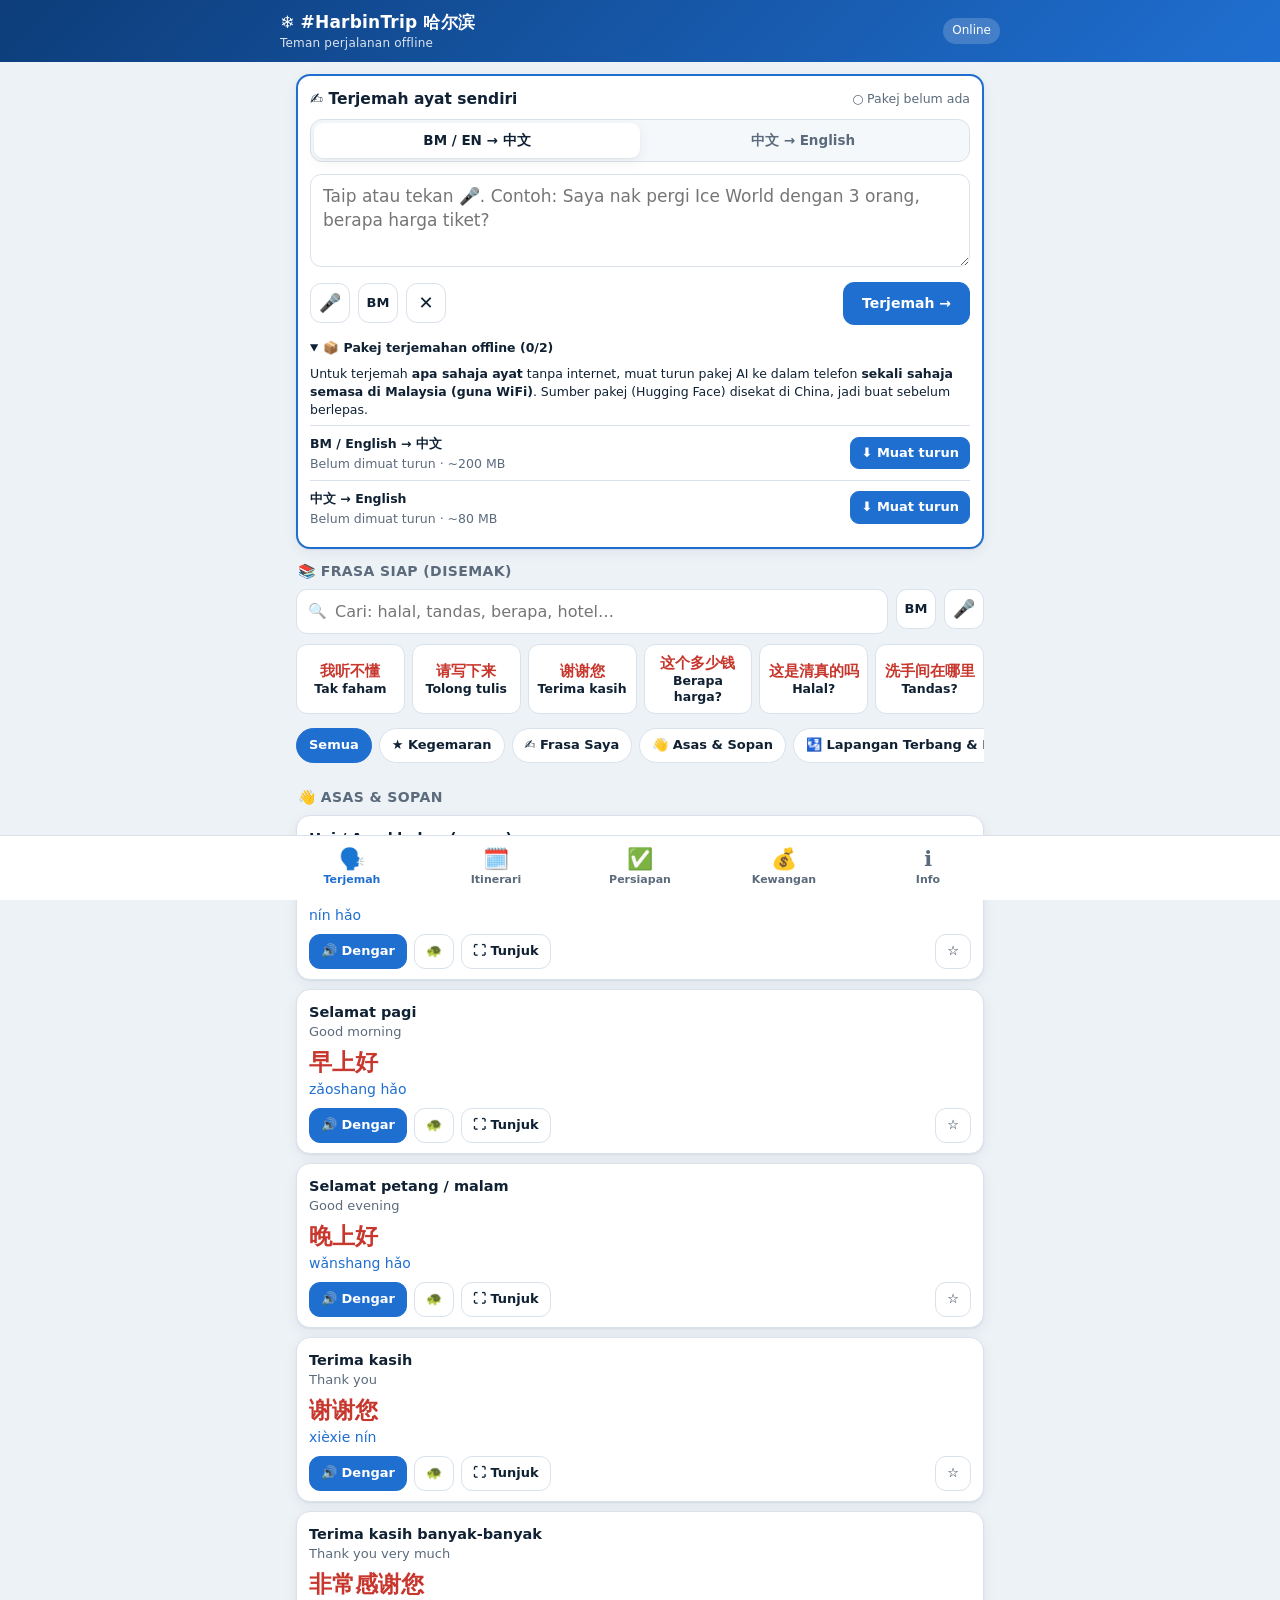
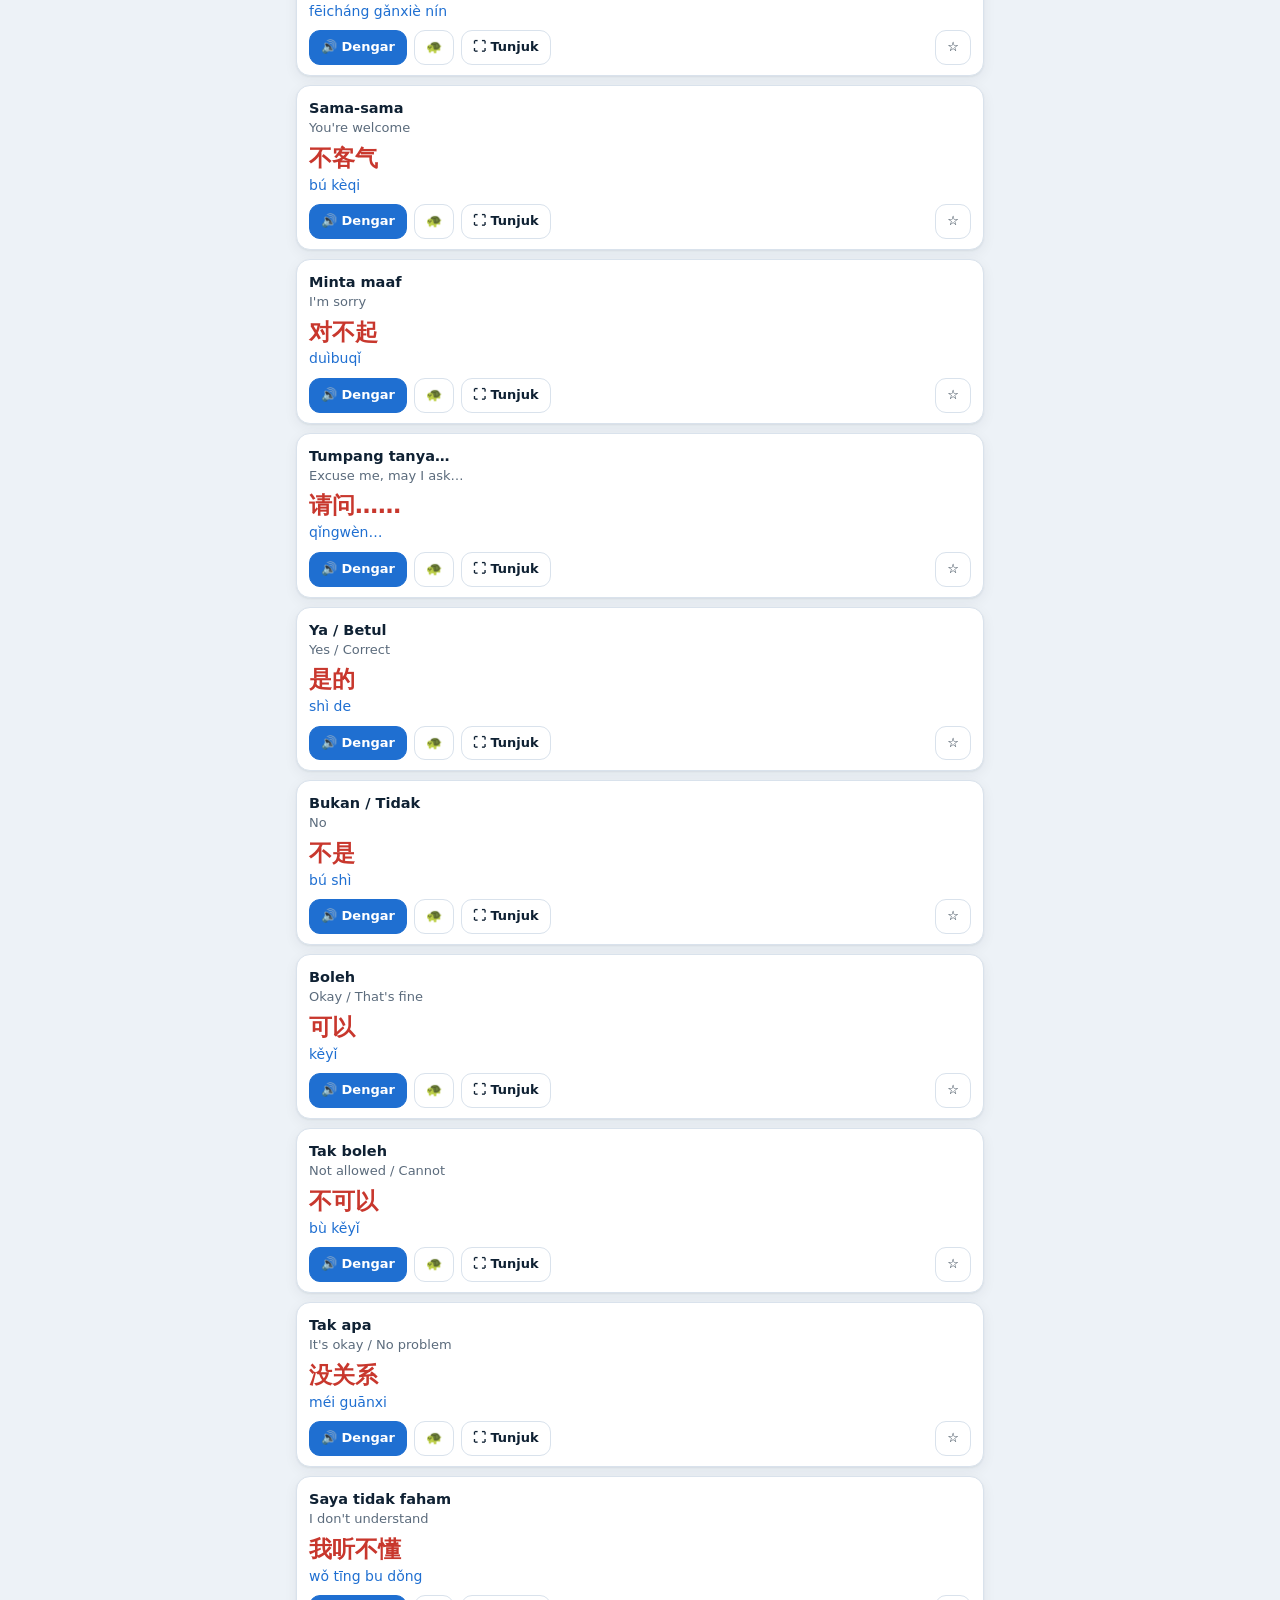
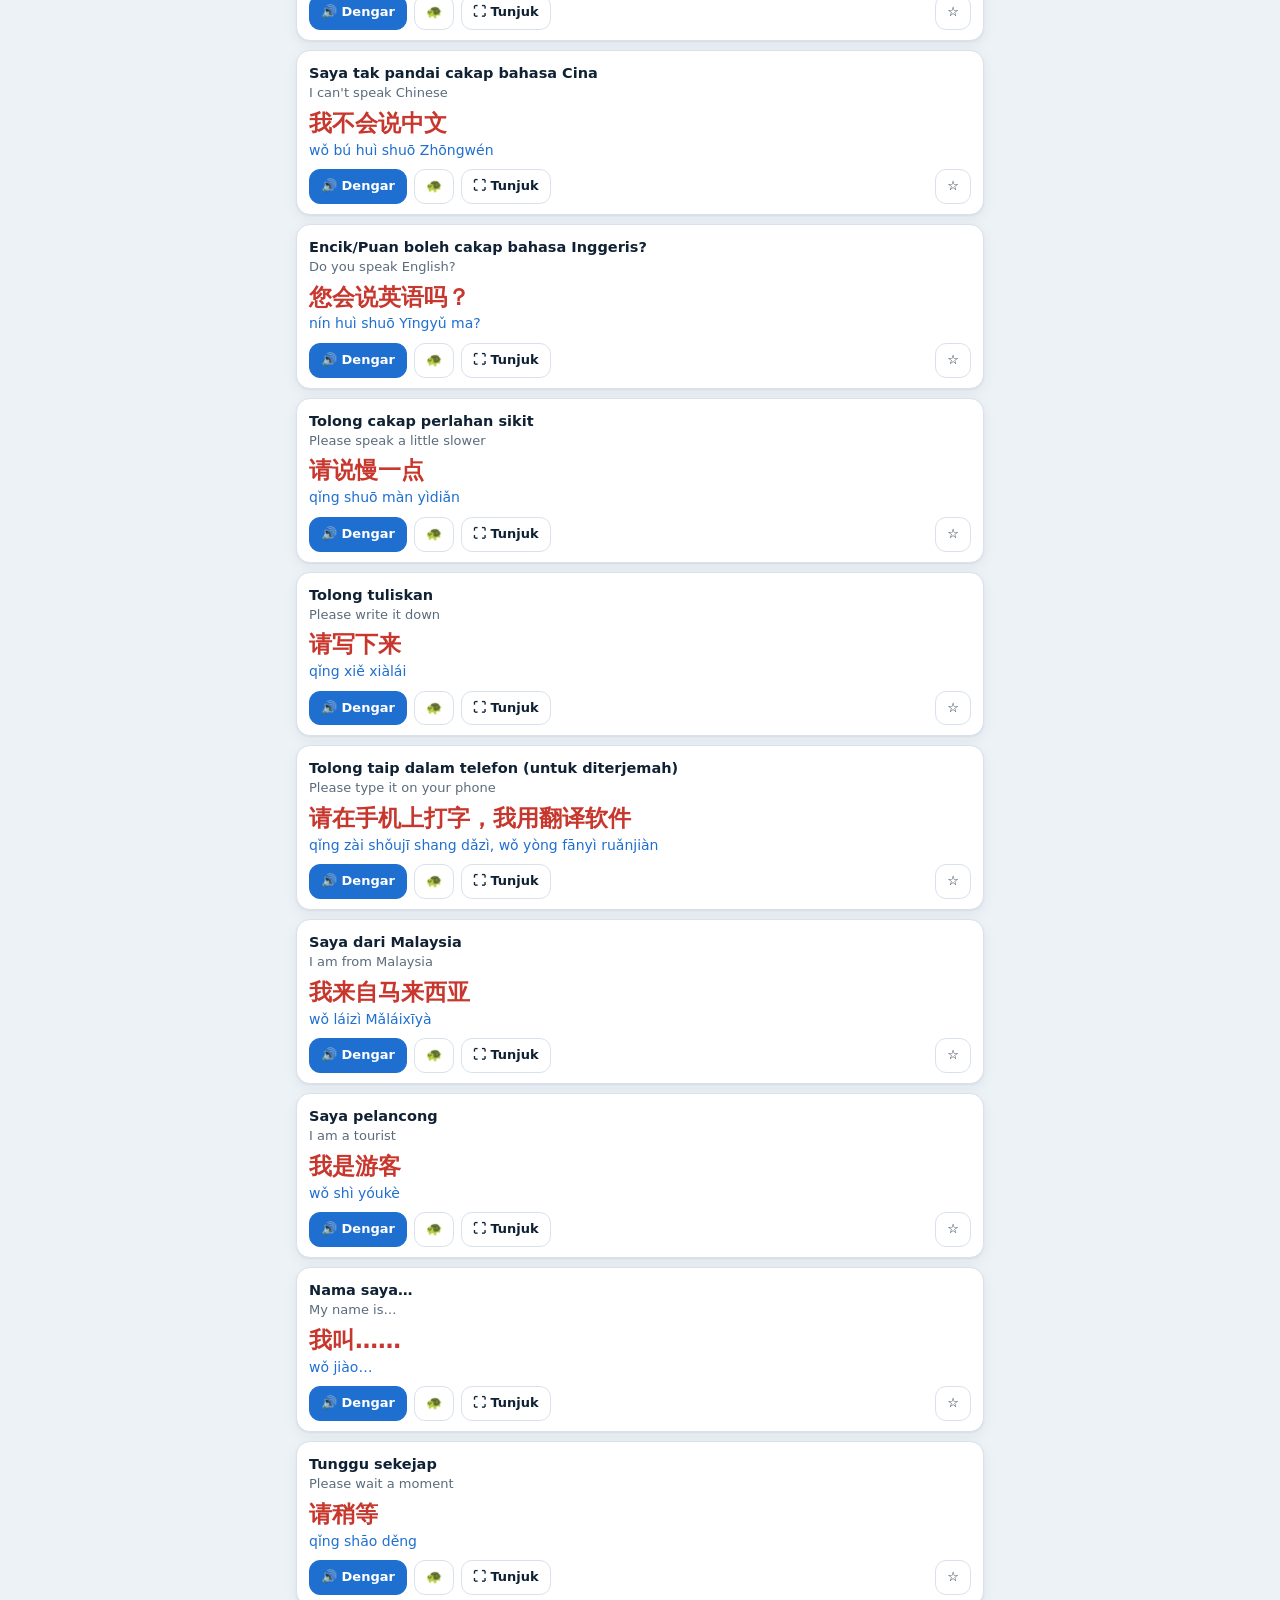
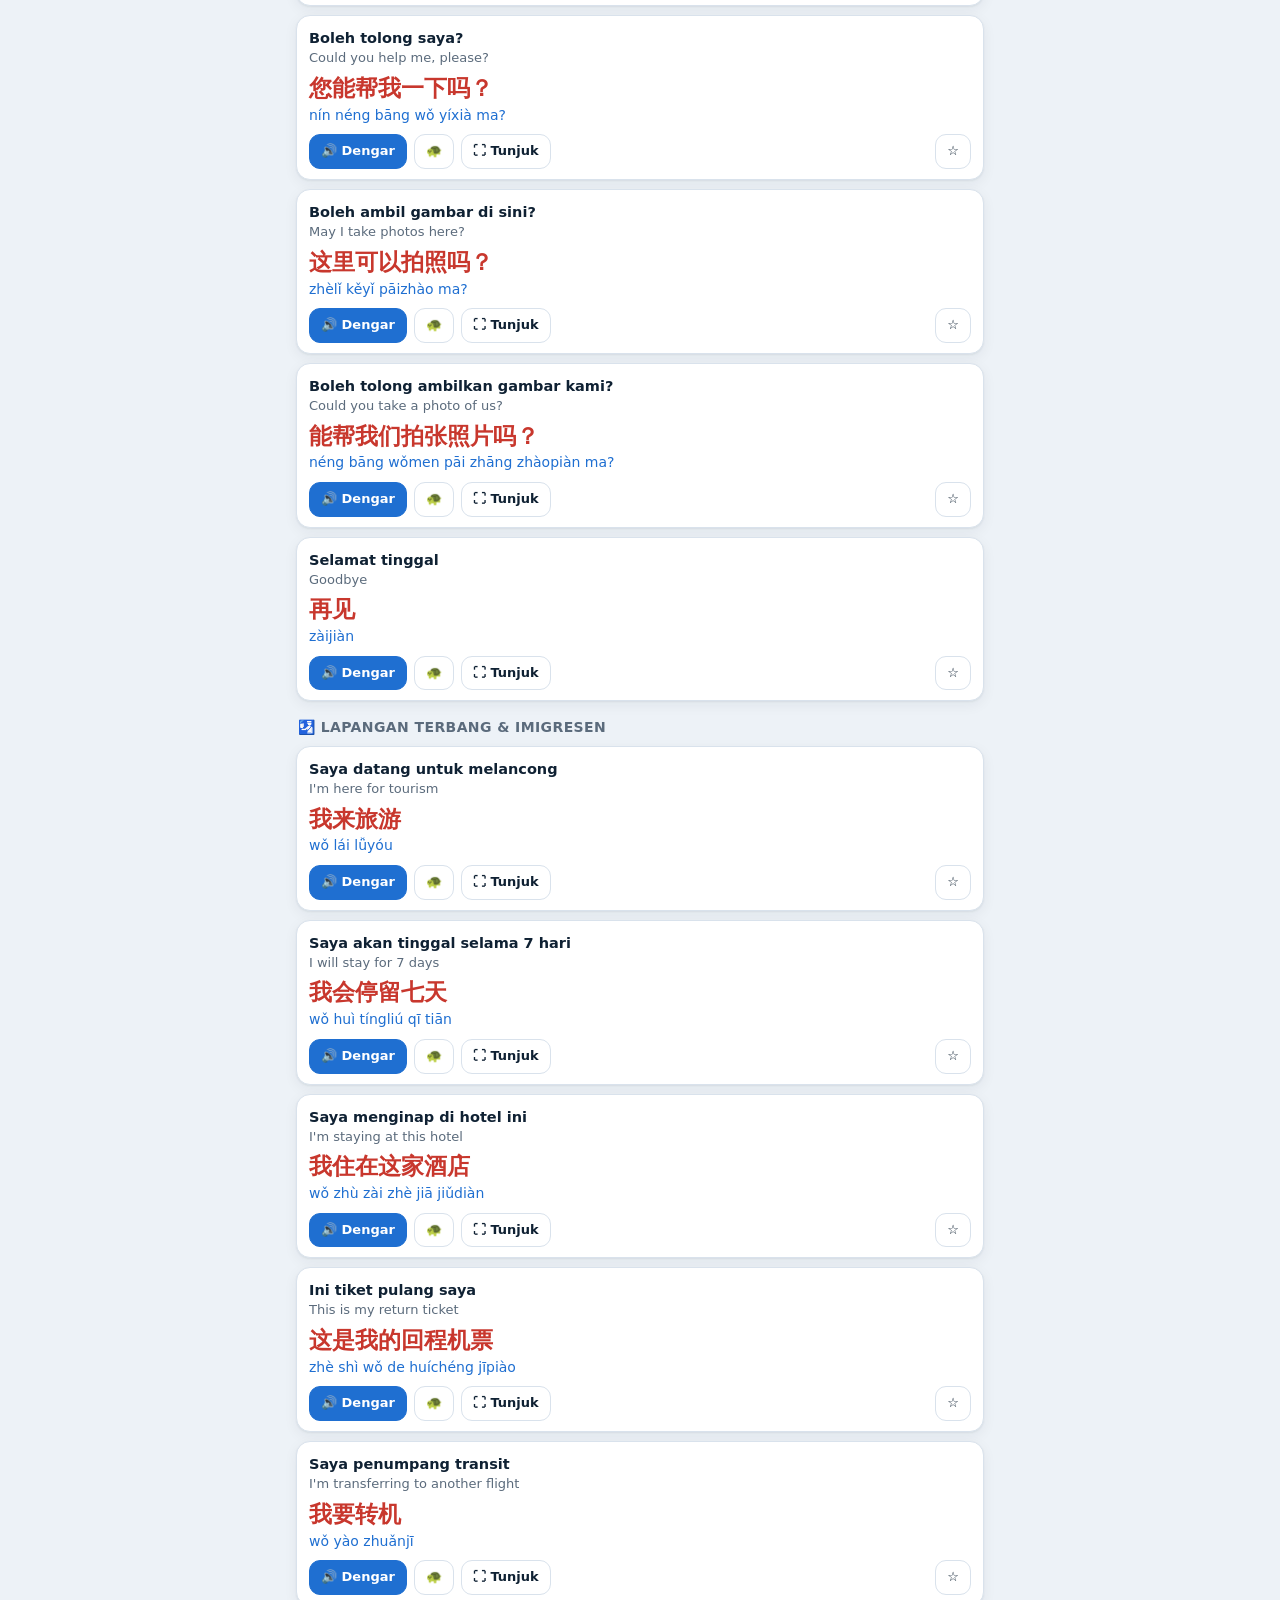
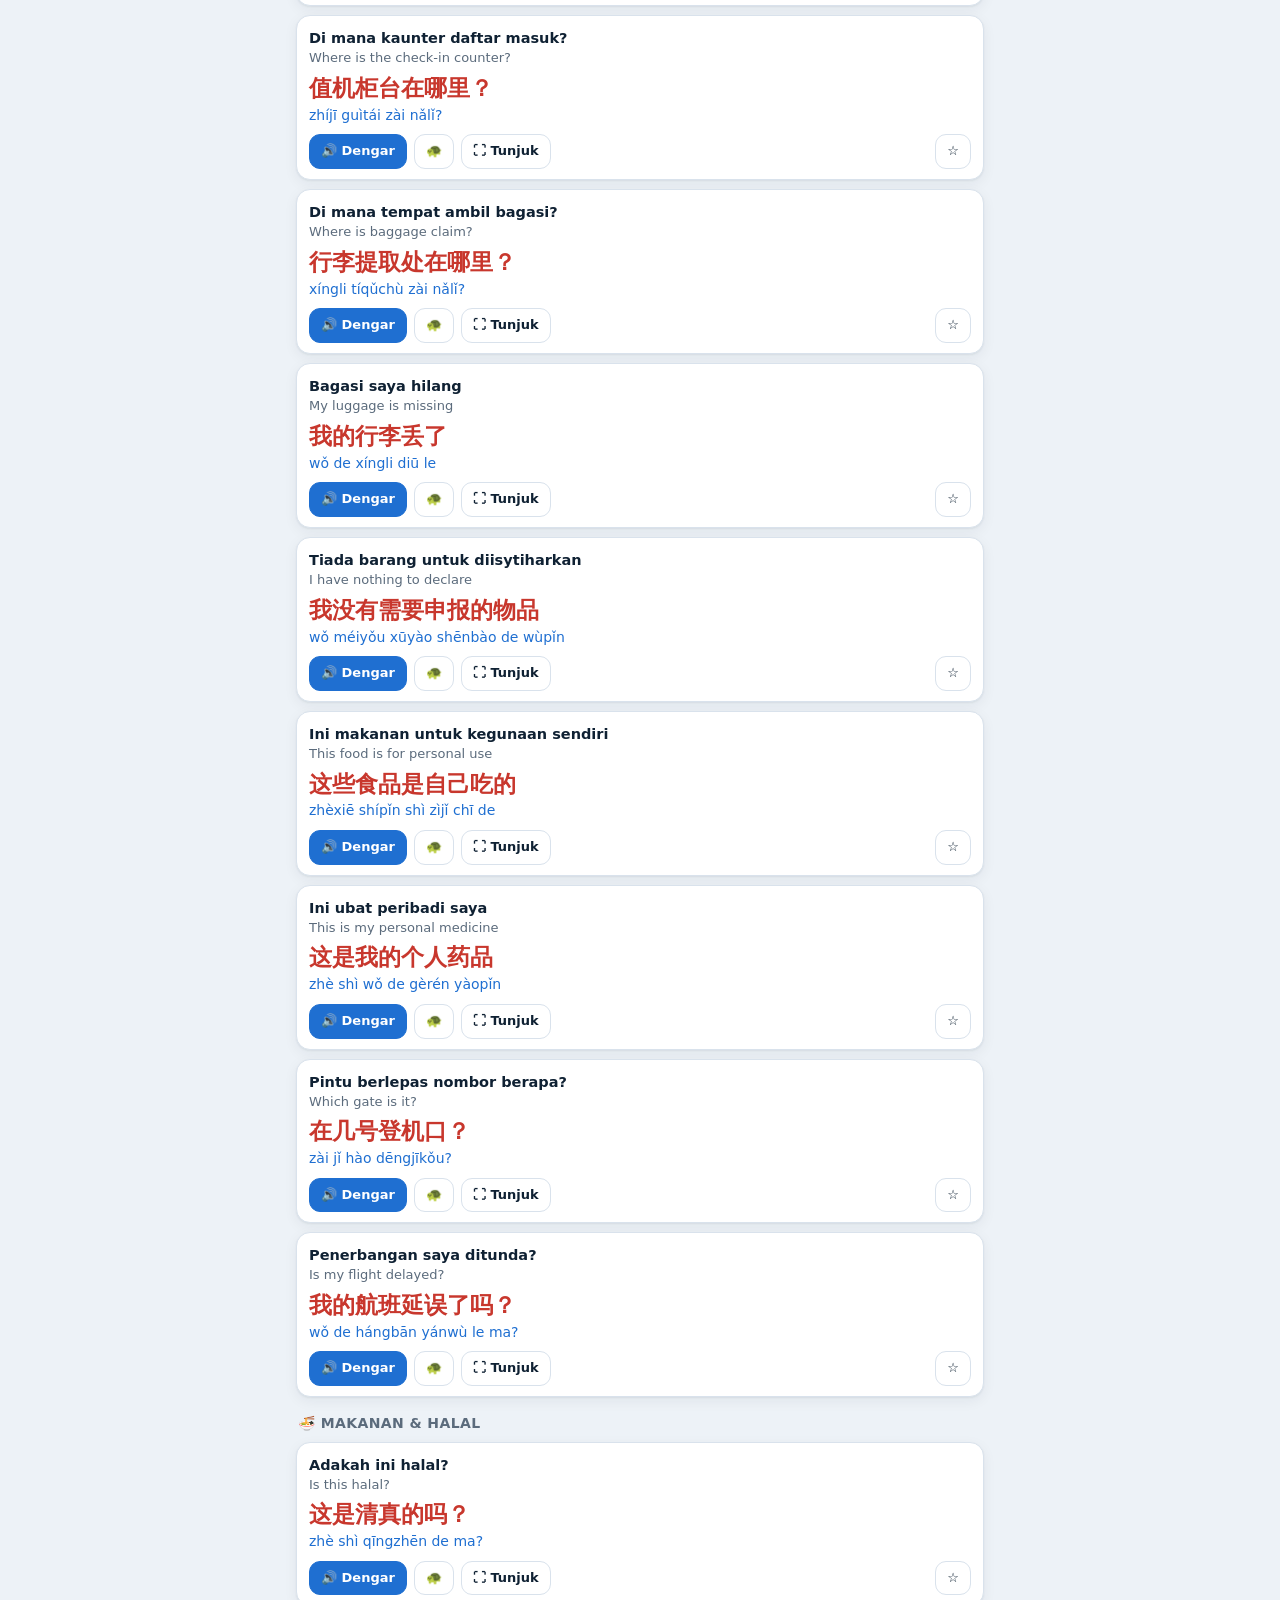
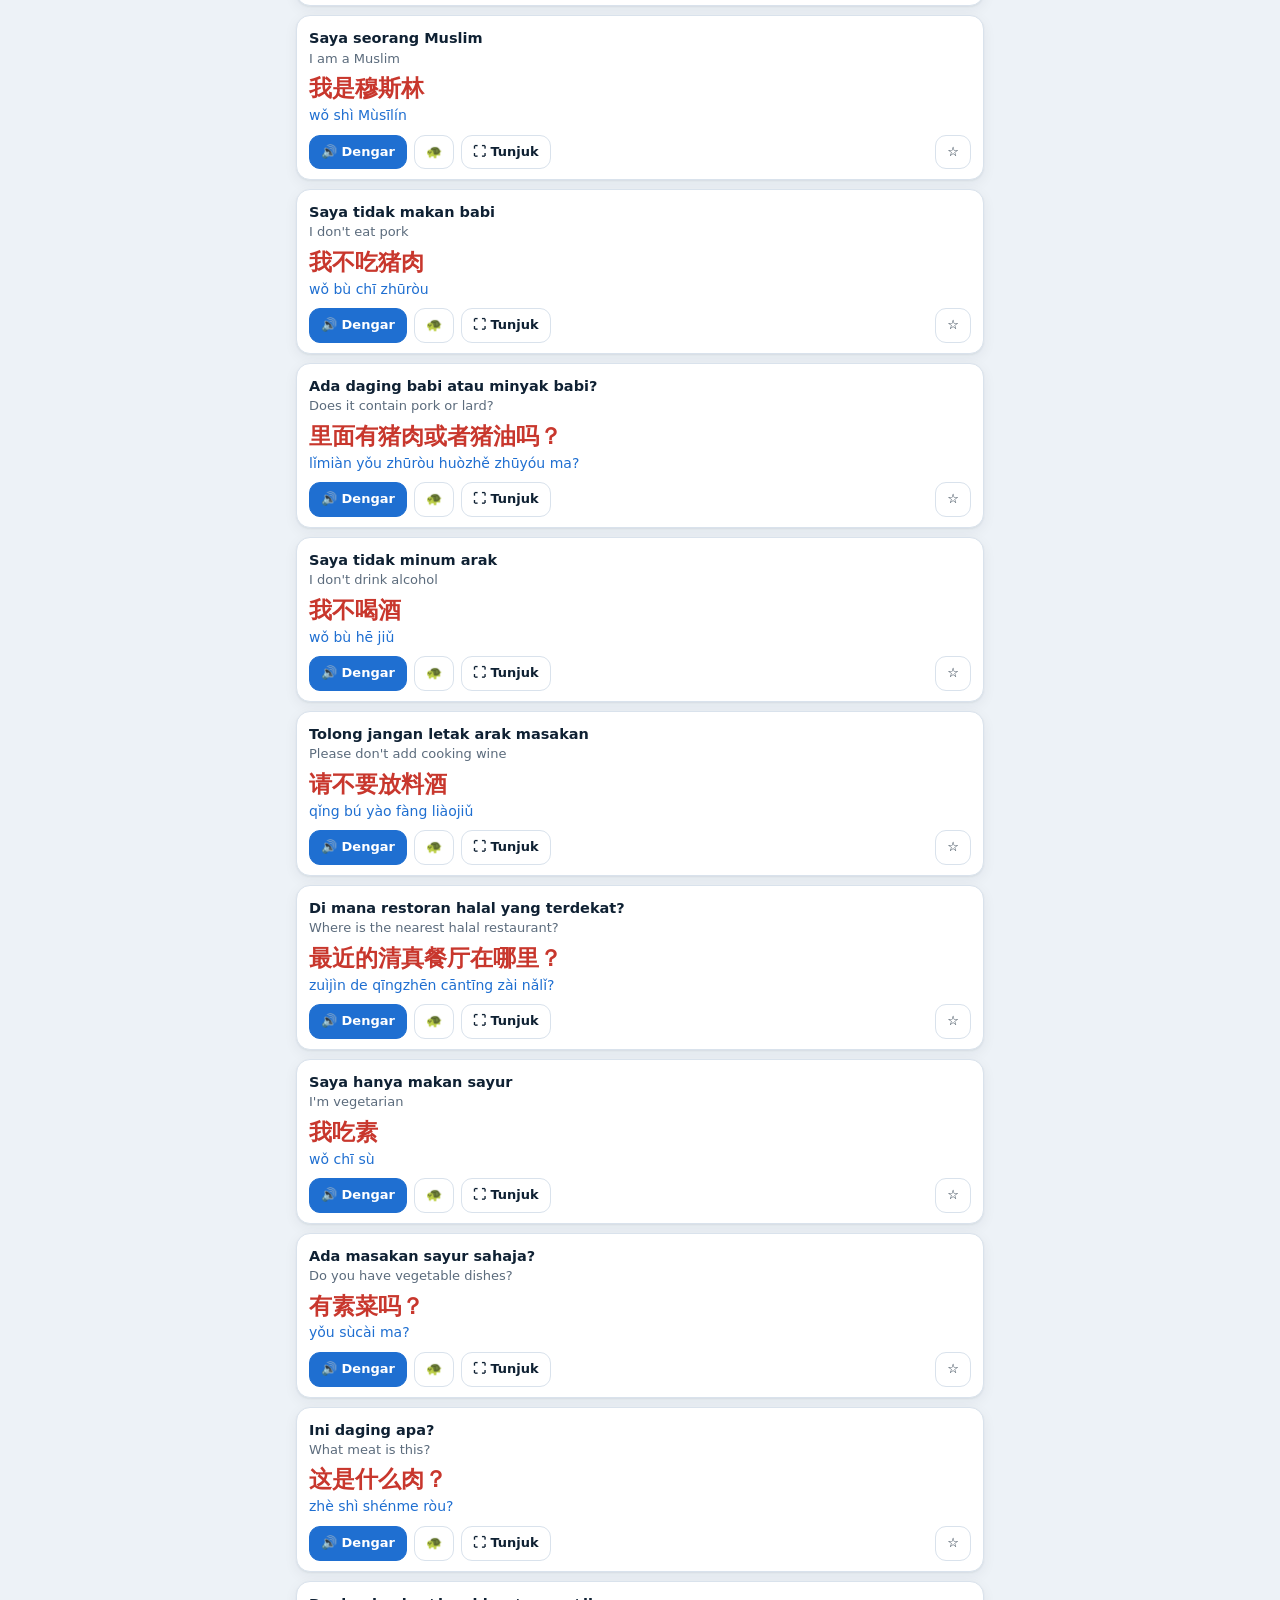
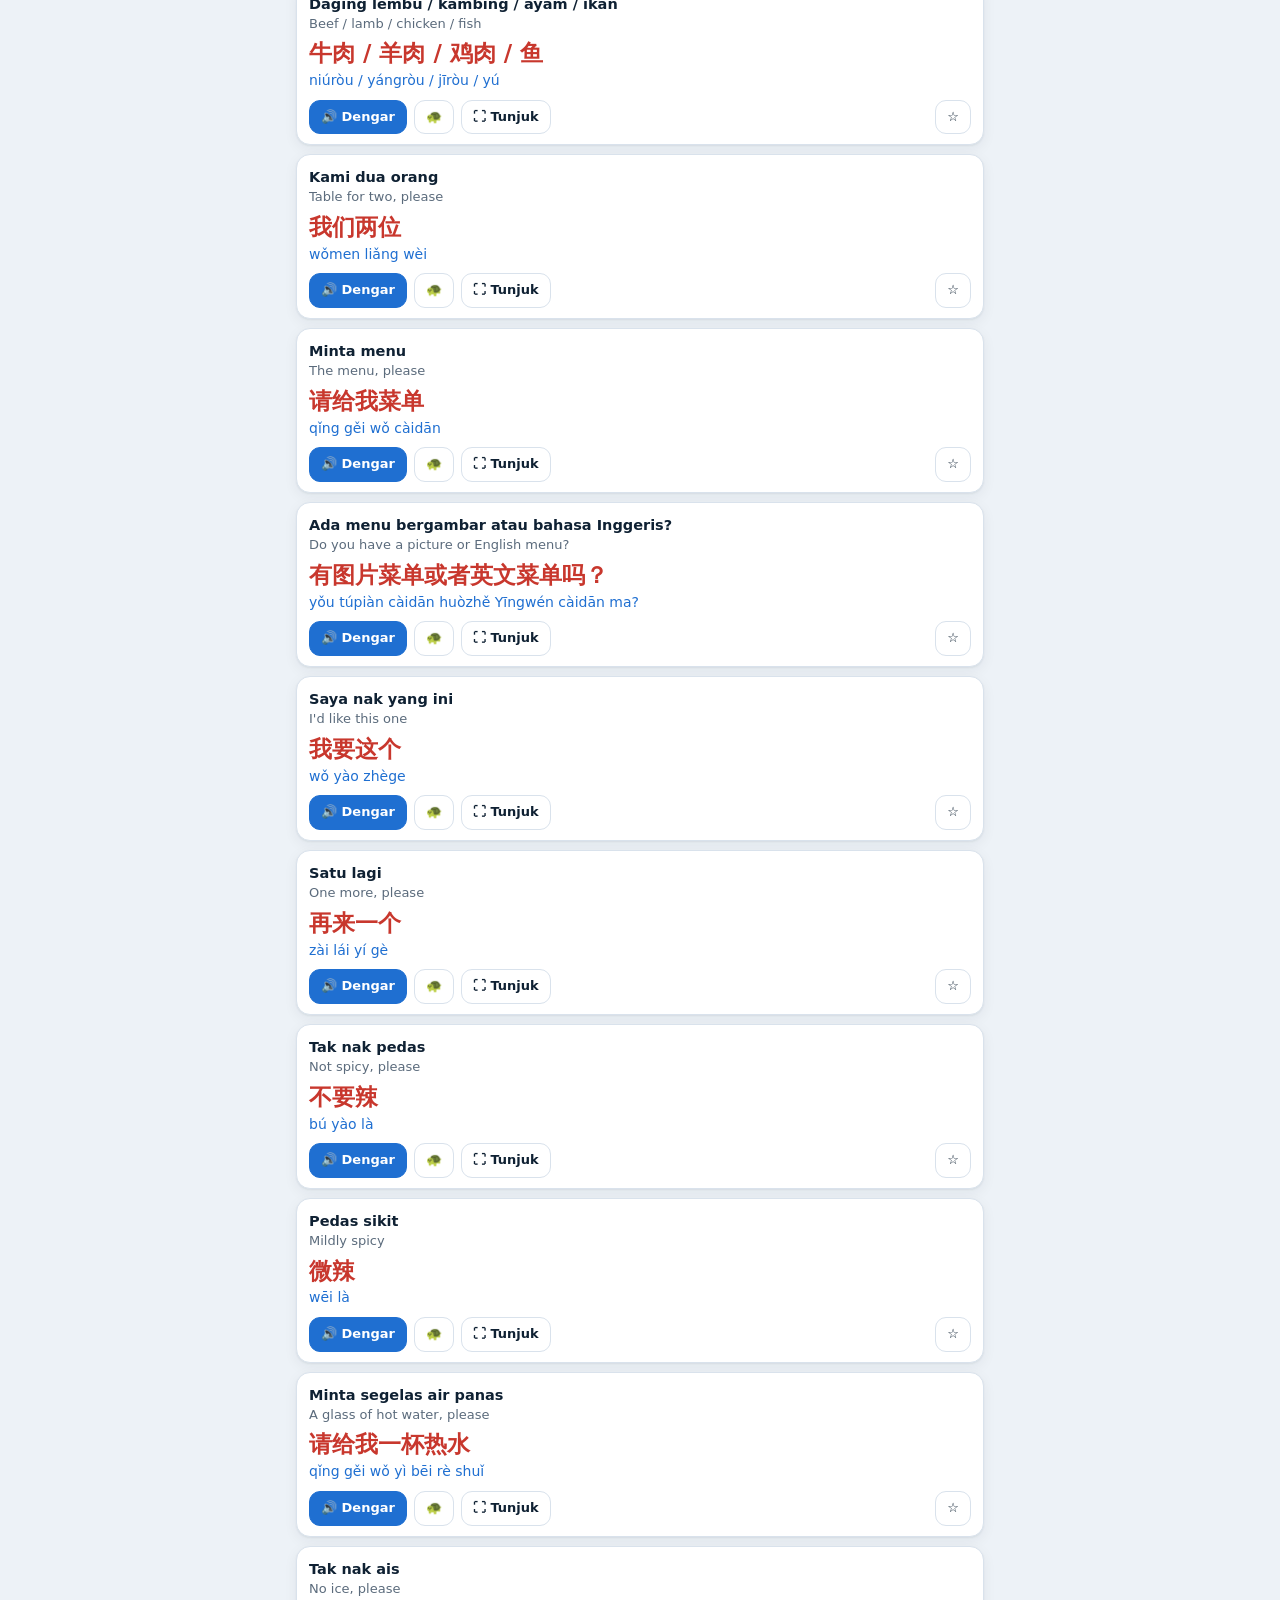
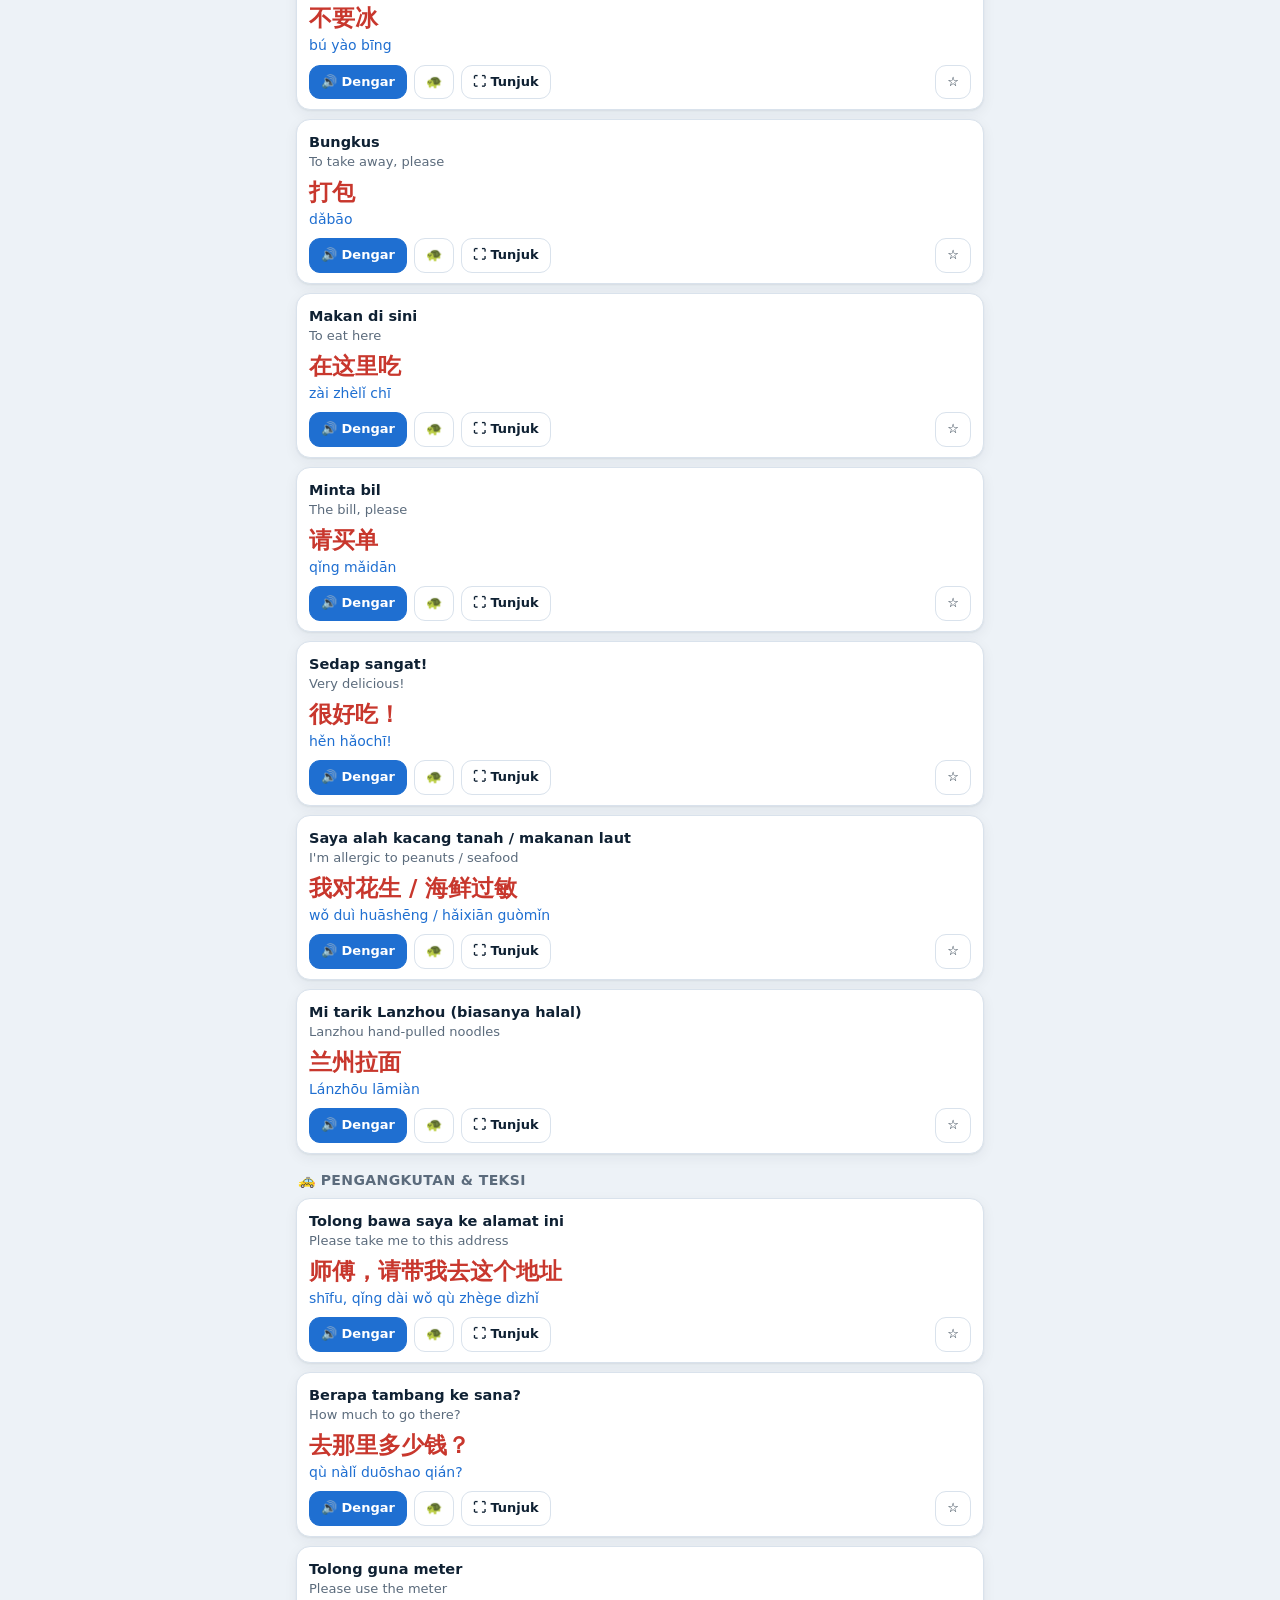
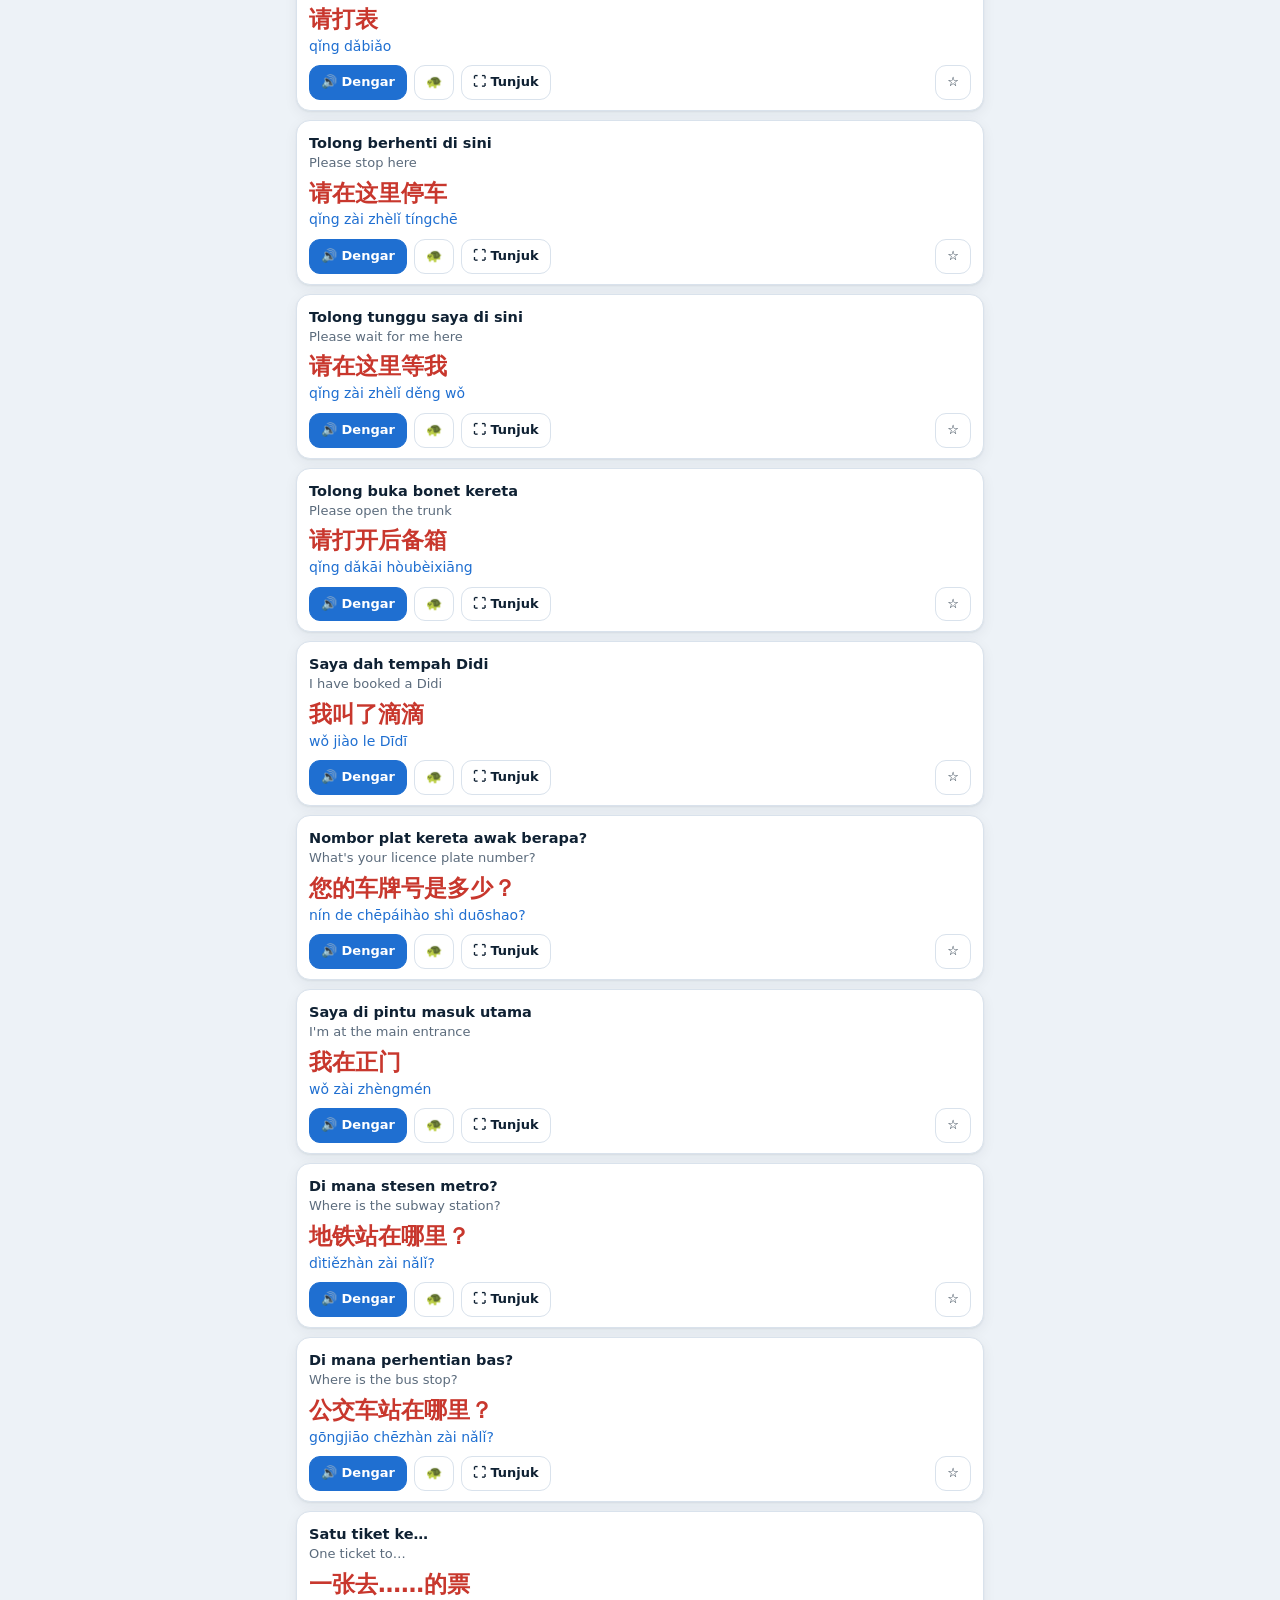
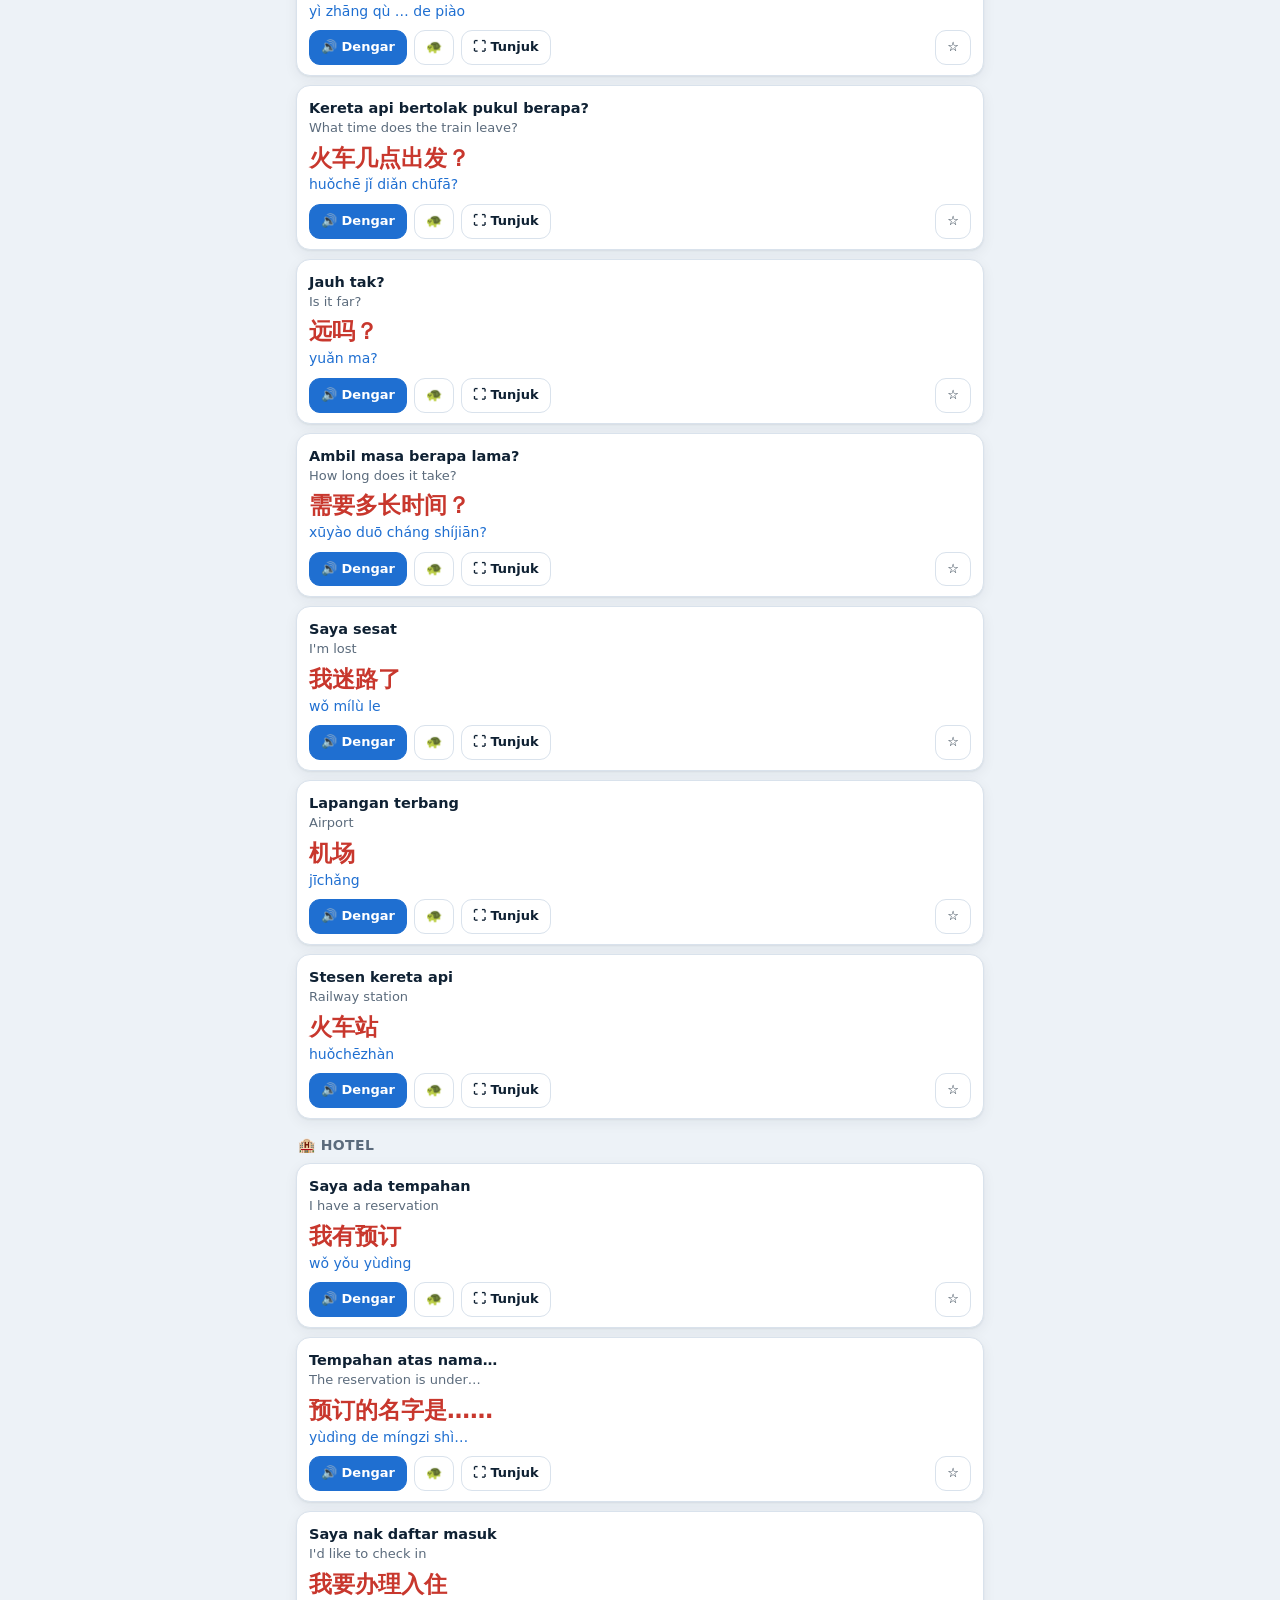
==== index.html @ f5791552 "#HarbinTrip: offline travel web app (user and admin links) Co-Authored-By: Claude Opus 5.5 <noreply@" ====
<!doctype html>
<html lang="ms">
<head>
<meta charset="utf-8">
<meta name="viewport" content="width=device-width, initial-scale=1, viewport-fit=cover">
<title>#HarbinTrip</title>
<meta name="description" content="Teman perjalanan offline ke Harbin: terjemahan BM–EN–中文 dengan suara, senarai persiapan & bajet, dan rekod kewangan.">
<meta name="theme-color" content="#0d3d7a">
<meta name="apple-mobile-web-app-capable" content="yes">
<meta name="mobile-web-app-capable" content="yes">
<meta name="apple-mobile-web-app-status-bar-style" content="black-translucent">
<meta name="apple-mobile-web-app-title" content="#HarbinTrip">
<link rel="manifest" href="manifest.webmanifest">
<link rel="icon" href="icons/icon.svg" type="image/svg+xml">
<link rel="apple-touch-icon" href="icons/apple-touch-icon.png">
<link rel="stylesheet" href="css/style.css">
</head>
<body>
<header class="top">
  <div class="top-in">
    <div class="brand">❄️ #HarbinTrip <span class="zh">哈尔滨</span><small id="countdown">Teman perjalanan offline</small></div>
    <span class="pill" id="netpill">Offline OK</span>
  </div>
</header>

<main>
  <section class="view on" id="v-tr"></section>
  <section class="view" id="v-it"></section>
  <section class="view" id="v-ck"></section>
  <section class="view" id="v-fn"></section>
  <section class="view" id="v-in"></section>
</main>

<nav class="tabs" aria-label="Menu utama">
  <div class="in">
    <button data-tab="tr" class="on"><span class="ic">🗣️</span>Terjemah</button>
    <button data-tab="it"><span class="ic">🗓️</span>Itinerari</button>
    <button data-tab="ck"><span class="ic">✅</span>Persiapan</button>
    <button data-tab="fn"><span class="ic">💰</span>Kewangan</button>
    <button data-tab="in"><span class="ic">ℹ️</span>Info</button>
  </div>
</nav>

<script src="vendor/qrcode.js"></script>
<script src="js/data-phrases.js"></script>
<script src="js/data-checklist.js"></script>
<script src="js/data-glossary.js"></script>
<script src="js/mt.js"></script>
<script src="js/app.js"></script>
</body>
</html>
---- css/style.css ----
:root{
  --bg:#edf2f7; --surface:#ffffff; --surface2:#f5f8fb; --ink:#0f2133; --muted:#5b6b7c; --line:#d9e2ec;
  --accent:#1f6fd1; --accent-ink:#ffffff; --accent-soft:#e3eefb;
  --red:#c8372d; --red-soft:#fbe7e5; --ok:#1d8a4e; --ok-soft:#e1f4e9; --warn:#b26b00; --warn-soft:#fdf0d9;
  --shadow:0 1px 2px rgba(15,33,51,.06),0 4px 14px rgba(15,33,51,.06);
  --r:14px;
  --f:system-ui,-apple-system,"Segoe UI",Roboto,"Helvetica Neue",Arial,"PingFang SC","Hiragino Sans GB","Noto Sans CJK SC","Microsoft YaHei",sans-serif;
  --nav-h:64px;
  color-scheme:light;
}
@media (prefers-color-scheme:dark){:root:not([data-theme="light"]){
  --bg:#0a131c; --surface:#121f2c; --surface2:#172738; --ink:#e6eef6; --muted:#93a4b5; --line:#22364a;
  --accent:#5aa2ff; --accent-ink:#06182c; --accent-soft:#16304d;
  --red:#ff7a6e; --red-soft:#3a1d1b; --ok:#4fd08a; --ok-soft:#123323; --warn:#f2b44c; --warn-soft:#3a2a10;
  --shadow:0 1px 2px rgba(0,0,0,.3);
  color-scheme:dark;
}}
:root[data-theme="dark"]{
  --bg:#0a131c; --surface:#121f2c; --surface2:#172738; --ink:#e6eef6; --muted:#93a4b5; --line:#22364a;
  --accent:#5aa2ff; --accent-ink:#06182c; --accent-soft:#16304d;
  --red:#ff7a6e; --red-soft:#3a1d1b; --ok:#4fd08a; --ok-soft:#123323; --warn:#f2b44c; --warn-soft:#3a2a10;
  --shadow:0 1px 2px rgba(0,0,0,.3);
  color-scheme:dark;
}
*{box-sizing:border-box}
html,body{margin:0;padding:0}
body{background:var(--bg);color:var(--ink);font-family:var(--f);font-size:15px;line-height:1.45;-webkit-text-size-adjust:100%;-webkit-tap-highlight-color:transparent;overscroll-behavior-y:none}
button,input,select,textarea{font:inherit;color:inherit}
input,select,textarea{font-size:16px}
button{cursor:pointer}
.zh{font-family:"PingFang SC","Hiragino Sans GB","Noto Sans CJK SC","Noto Sans SC","Microsoft YaHei",var(--f)}

/* Header */
.top{position:sticky;top:0;z-index:20;background:linear-gradient(135deg,#0d3d7a,#1f6fd1);color:#fff;padding:calc(env(safe-area-inset-top) + 10px) 16px 10px}
.top-in{max-width:720px;margin:0 auto;display:flex;align-items:center;gap:10px}
.brand{font-weight:700;font-size:17px;letter-spacing:.2px;flex:1;min-width:0}
.brand small{display:block;font-weight:500;font-size:12px;opacity:.85}
.pill{font-size:12px;padding:4px 9px;border-radius:999px;background:rgba(255,255,255,.18);white-space:nowrap}
.pill.off{background:rgba(255,255,255,.95);color:#0d3d7a;font-weight:600}

main{max-width:720px;margin:0 auto;padding:12px 16px calc(var(--nav-h) + env(safe-area-inset-bottom) + 24px)}
section.view{display:none}
section.view.on{display:block}

/* Bottom nav */
nav.tabs{position:fixed;left:0;right:0;bottom:0;z-index:30;background:var(--surface);border-top:1px solid var(--line);padding-bottom:env(safe-area-inset-bottom)}
nav.tabs .in{max-width:720px;margin:0 auto;display:grid;grid-template-columns:repeat(5,1fr);height:var(--nav-h)}
nav.tabs button{background:none;border:0;display:flex;flex-direction:column;align-items:center;justify-content:center;gap:2px;color:var(--muted);font-size:11.5px;font-weight:600}
nav.tabs button .ic{font-size:21px;line-height:1}
nav.tabs button.on{color:var(--accent)}

/* Generic */
.card{background:var(--surface);border:1px solid var(--line);border-radius:var(--r);padding:14px;box-shadow:var(--shadow);margin-bottom:12px}
.card h3{margin:0 0 8px;font-size:15px}
.muted{color:var(--muted)}
.small{font-size:12.5px}
.row{display:flex;align-items:center;gap:8px}
.grow{flex:1;min-width:0}
.btn{border:1px solid var(--line);background:var(--surface);border-radius:11px;padding:10px 14px;font-weight:600;font-size:14px;display:inline-flex;align-items:center;justify-content:center;gap:6px}
.btn.pri{background:var(--accent);border-color:var(--accent);color:var(--accent-ink)}
.btn.red{background:var(--red);border-color:var(--red);color:#fff}
.btn.ghost{background:transparent}
.btn.sm{padding:6px 10px;font-size:13px;border-radius:9px}
.btn.block{width:100%}
.btn:disabled{opacity:.5}
.icon-btn{border:1px solid var(--line);background:var(--surface);width:40px;height:40px;border-radius:11px;display:inline-flex;align-items:center;justify-content:center;font-size:18px;flex:none}
.icon-btn.on{background:var(--warn-soft);border-color:var(--warn)}
.chips{display:flex;gap:7px;overflow-x:auto;padding:2px 0 8px;scrollbar-width:none;-webkit-overflow-scrolling:touch}
.chips::-webkit-scrollbar{display:none}
.chip{flex:none;border:1px solid var(--line);background:var(--surface);border-radius:999px;padding:7px 12px;font-size:13px;font-weight:600;white-space:nowrap}
.chip.on{background:var(--accent);border-color:var(--accent);color:var(--accent-ink)}
.chips.wrap{flex-wrap:wrap;overflow:visible}
.seg{display:flex;background:var(--surface2);border:1px solid var(--line);border-radius:12px;padding:3px;margin-bottom:12px}
.seg button{flex:1;border:0;background:none;padding:8px 6px;border-radius:9px;font-weight:600;font-size:13.5px;color:var(--muted)}
.seg button.on{background:var(--surface);color:var(--ink);box-shadow:var(--shadow)}
.field{display:block;margin-bottom:12px}
.field>span{display:block;font-size:12.5px;font-weight:600;color:var(--muted);margin-bottom:5px}
.input{width:100%;border:1px solid var(--line);background:var(--surface);border-radius:11px;padding:10px 12px;outline:none}
.input:focus{border-color:var(--accent);box-shadow:0 0 0 3px var(--accent-soft)}
.grid2{display:grid;grid-template-columns:1fr 1fr;gap:10px}
.grid3{display:grid;grid-template-columns:1fr 1fr 1fr;gap:8px}
.badge{display:inline-block;font-size:10.5px;font-weight:700;padding:1px 6px;border-radius:6px;vertical-align:1px;letter-spacing:.2px}
.b-W{background:var(--red-soft);color:var(--red)}
.b-D{background:var(--accent-soft);color:var(--accent)}
.b-P{background:var(--surface2);color:var(--muted);border:1px solid var(--line)}
.note{background:var(--warn-soft);border-radius:11px;padding:10px 12px;font-size:13px;margin-bottom:12px}
.note.info{background:var(--accent-soft)}
.empty{text-align:center;color:var(--muted);padding:26px 10px;font-size:14px}
hr.sep{border:0;border-top:1px solid var(--line);margin:12px 0}
.num{font-variant-numeric:tabular-nums}

/* Translate */
.search{position:relative;display:flex;gap:8px;margin-bottom:10px}
.search .input{padding-left:38px}
.search .mag{position:absolute;left:12px;top:50%;transform:translateY(-50%);opacity:.55;pointer-events:none}
.quick{display:grid;grid-template-columns:repeat(3,1fr);gap:7px;margin-bottom:12px}
.quick button{border:1px solid var(--line);background:var(--surface);border-radius:11px;padding:9px 6px;font-size:12.5px;font-weight:600;line-height:1.25}
.quick button .zh{display:block;font-size:15px;color:var(--red);font-weight:700}
.ph{background:var(--surface);border:1px solid var(--line);border-radius:var(--r);padding:12px 12px 10px;margin-bottom:9px;box-shadow:var(--shadow)}
.ph .ms{font-weight:700;font-size:14.5px}
.ph .en{color:var(--muted);font-size:13px}
.ph .zhl{font-size:23px;font-weight:700;color:var(--red);margin-top:6px;line-height:1.3;word-break:break-word}
.ph .py{color:var(--accent);font-size:14px;margin-top:1px}
.ph .acts{display:flex;gap:7px;margin-top:9px}
.ph .acts .btn{padding:7px 11px;font-size:13px}
.cat-h{display:flex;align-items:center;gap:8px;margin:16px 2px 8px;font-weight:700;font-size:14px;color:var(--muted);text-transform:uppercase;letter-spacing:.4px}

/* Show card overlay */
.show{position:fixed;inset:0;z-index:60;background:#fff;color:#111;display:flex;flex-direction:column;padding:calc(env(safe-area-inset-top) + 16px) 20px calc(env(safe-area-inset-bottom) + 16px)}
.show .body{flex:1;display:flex;flex-direction:column;justify-content:center;align-items:center;text-align:center;gap:14px;overflow:auto}
.show .big{font-size:clamp(34px,11vw,72px);font-weight:800;line-height:1.25;color:#b3261e;word-break:break-word}
.show .py{font-size:clamp(18px,5vw,28px);color:#1f4f96}
.show .tr{font-size:16px;color:#555}
.show .lead{font-size:clamp(20px,6vw,30px);font-weight:700;color:#222}
.show .bar{display:grid;grid-template-columns:1fr 1fr 1fr;gap:8px}
.show .bar .btn{background:#f1f3f6;border-color:#dde2e8;color:#111;padding:14px 6px}
.show .bar .btn.pri{background:#1f6fd1;color:#fff;border-color:#1f6fd1}

/* Checklist */
.sum-big{font-size:28px;font-weight:800;letter-spacing:-.3px}
.prog{height:9px;background:var(--surface2);border:1px solid var(--line);border-radius:999px;overflow:hidden;margin:10px 0 4px}
.prog>i{display:block;height:100%;background:var(--ok);border-radius:999px}
.kv{display:grid;grid-template-columns:1fr 1fr;gap:8px;margin-top:10px}
.kv>div{background:var(--surface2);border-radius:11px;padding:8px 10px}
.kv b{display:block;font-size:15px}
.kv span{font-size:11.5px;color:var(--muted);font-weight:600}
details.cl{background:var(--surface);border:1px solid var(--line);border-radius:var(--r);margin-bottom:10px;box-shadow:var(--shadow);overflow:hidden}
details.cl>summary{list-style:none;display:flex;align-items:center;gap:10px;padding:12px 14px;cursor:pointer}
details.cl>summary::-webkit-details-marker{display:none}
details.cl>summary .ic{font-size:22px}
details.cl>summary .t{font-weight:700}
details.cl>summary .s{font-size:12px;color:var(--muted)}
details.cl>summary .chev{transition:transform .2s;color:var(--muted)}
details.cl[open]>summary .chev{transform:rotate(90deg)}
.cl-note{margin:0 14px 8px;font-size:12.5px;color:var(--muted);background:var(--surface2);border-radius:10px;padding:8px 10px}
.it{display:flex;gap:10px;align-items:flex-start;padding:11px 14px;border-top:1px solid var(--line)}
.it .ck{flex:none;width:28px;height:28px;border-radius:8px;border:2px solid var(--line);background:var(--surface);display:flex;align-items:center;justify-content:center;font-size:16px;font-weight:800;color:#fff;margin-top:1px}
.it.bought .ck{background:var(--ok);border-color:var(--ok)}
.it.have .ck{background:var(--accent);border-color:var(--accent)}
.it .nm{font-weight:600;font-size:14px}
.it.bought .nm,.it.have .nm{color:var(--muted);text-decoration:line-through;text-decoration-thickness:1px}
.it .nt{font-size:12.5px;color:var(--muted);margin-top:2px}
.it .pr{font-size:12.5px;margin-top:4px;font-weight:600}
.it .pr .st{color:var(--ok)}
.it .pr .hv{color:var(--accent)}
.it .ed{flex:none;border:0;background:none;color:var(--muted);font-size:18px;padding:2px 4px}
.add-it{display:block;width:100%;border:0;border-top:1px dashed var(--line);background:none;padding:11px;color:var(--accent);font-weight:600;font-size:13.5px}
table.tb{width:100%;border-collapse:collapse;font-size:13.5px}
table.tb th,table.tb td{padding:8px 6px;border-bottom:1px solid var(--line);text-align:right}
table.tb th:first-child,table.tb td:first-child{text-align:left}
table.tb th{font-size:12px;color:var(--muted);font-weight:700}
table.tb tfoot td{font-weight:800;border-bottom:0}
table.tb tr.click{cursor:pointer}
table.tb tr.sel td{background:var(--accent-soft)}

/* Finance */
.rate{display:flex;align-items:center;gap:8px;background:var(--surface);border:1px solid var(--line);border-radius:12px;padding:8px 10px;margin-bottom:12px;font-size:13.5px}
.conv{display:grid;grid-template-columns:1fr auto 1fr;gap:6px;align-items:center;margin-bottom:12px}
.conv .input{padding:9px 10px}
.stats{display:grid;grid-template-columns:1fr 1fr;gap:10px;margin-bottom:12px}
.stat{background:var(--surface);border:1px solid var(--line);border-radius:var(--r);padding:11px 12px;box-shadow:var(--shadow)}
.stat .l{font-size:11.5px;font-weight:700;color:var(--muted);text-transform:uppercase;letter-spacing:.3px}
.stat .v{font-size:20px;font-weight:800;margin-top:2px}
.stat .s{font-size:12px;color:var(--muted)}
.actions3{display:grid;grid-template-columns:1fr 1fr 1fr;gap:8px;margin-bottom:14px}
.actions3 .btn{padding:12px 6px;font-size:14px}
.out{color:var(--red)} .in{color:var(--ok)} .fx{color:var(--accent)}
.daynav{display:flex;align-items:center;gap:8px;margin-bottom:10px}
.daynav .d{flex:1;text-align:center;font-weight:700}
.daynav input[type=date]{position:absolute;opacity:0;pointer-events:none;width:1px;height:1px}
.tx{display:flex;gap:10px;align-items:center;padding:10px 0;border-bottom:1px solid var(--line);cursor:pointer}
.tx:last-child{border-bottom:0}
.tx .ic{width:36px;height:36px;border-radius:10px;background:var(--surface2);display:flex;align-items:center;justify-content:center;font-size:18px;flex:none}
.tx .t1{font-weight:600;font-size:14px}
.tx .t2{font-size:12px;color:var(--muted)}
.tx .amt{text-align:right;font-weight:700;white-space:nowrap}
.tx .amt small{display:block;font-weight:500;color:var(--muted);font-size:11.5px}
.daygrp{font-size:12.5px;font-weight:700;color:var(--muted);margin:14px 0 2px;display:flex;justify-content:space-between}
.bars .b{margin-bottom:10px}
.bars .b .row{font-size:13.5px}
.bars .b .track{height:10px;border-radius:999px;background:var(--surface2);overflow:hidden;margin-top:4px}
.bars .b .track i{display:block;height:100%;background:var(--accent);border-radius:999px}

/* Sheet */
.scrim{position:fixed;inset:0;background:rgba(5,15,25,.45);z-index:50;display:flex;align-items:flex-end;justify-content:center;animation:fade .15s}
.sheet{background:var(--surface);width:100%;max-width:720px;max-height:92vh;overflow:auto;border-radius:18px 18px 0 0;padding:8px 16px calc(env(safe-area-inset-bottom) + 16px);animation:up .2s ease-out}
.sheet .grab{width:40px;height:5px;border-radius:9px;background:var(--line);margin:4px auto 10px}
.sheet h2{font-size:18px;margin:0 0 12px}
@keyframes up{from{transform:translateY(40px);opacity:.4}to{transform:none;opacity:1}}
@keyframes fade{from{opacity:0}to{opacity:1}}
.toast{position:fixed;left:50%;bottom:calc(var(--nav-h) + env(safe-area-inset-bottom) + 14px);transform:translateX(-50%);background:#14273a;color:#fff;padding:10px 16px;border-radius:12px;font-size:14px;z-index:70;max-width:90vw;box-shadow:0 6px 20px rgba(0,0,0,.25);display:flex;gap:12px;align-items:center}
.toast button{background:none;border:0;color:#7cc0ff;font-weight:700;padding:0}

/* Info */
.list-plain{margin:0;padding-left:18px}
.list-plain li{margin-bottom:6px;font-size:14px}
.place{display:flex;gap:10px;align-items:center;padding:10px 0;border-bottom:1px solid var(--line);cursor:pointer}
.place:last-child{border-bottom:0}
.place .zh{font-size:17px;font-weight:700;color:var(--red)}
.tel{display:flex;justify-content:space-between;align-items:center;padding:9px 0;border-bottom:1px solid var(--line)}
.tel:last-child{border-bottom:0}
.tel a{font-weight:800;font-size:18px;color:var(--accent);text-decoration:none}
.pt{display:grid;grid-template-columns:repeat(3,1fr);gap:8px}
.pt div{background:var(--surface2);border-radius:10px;padding:8px;text-align:center}
.pt b{display:block;font-size:17px}
.pt span{font-size:11.5px;color:var(--muted);font-weight:600}

@media (min-width:600px){
  .quick{grid-template-columns:repeat(6,1fr)}
  .stats{grid-template-columns:repeat(4,1fr)}
}
@media print{nav.tabs,.top{display:none}}

/* Terjemah ayat sendiri */
.mtc{border:2px solid var(--accent);padding:12px}
.mtc textarea.input{resize:vertical;min-height:84px;font-size:17px;line-height:1.4}
.mt-res{background:var(--surface2);border-radius:12px;padding:12px;margin-top:10px}
.mt-res .zhl{font-size:26px;font-weight:800;color:var(--red);line-height:1.35;word-break:break-word}
.mt-res .py{color:var(--accent);font-size:15px}
.mt-res .en-big{font-size:21px;font-weight:700;line-height:1.35}
.mt-res .acts{display:flex;gap:7px;margin-top:10px}
.mt-res .acts .btn{padding:8px 12px;font-size:13.5px}
.wchips{display:flex;flex-wrap:wrap;gap:6px;margin:6px 0 8px}
.wchip{background:var(--surface);border:1px solid var(--line);border-radius:9px;padding:4px 8px;font-size:12.5px}
.pack{margin-top:6px}
.pack summary{list-style:revert}
.hist{padding:8px 0;border-top:1px solid var(--line);cursor:pointer}
.icon-btn.on{animation:pulse 1s infinite}
@keyframes pulse{50%{box-shadow:0 0 0 6px var(--warn-soft)}}

/* Bajet & bayaran */
.brow{display:flex;gap:10px;align-items:center;padding:9px 0;border-top:1px solid var(--line)}
.brow .ck{flex:none;width:28px;height:28px;border-radius:8px;border:2px solid var(--line);background:var(--surface);display:flex;align-items:center;justify-content:center;font-size:16px;font-weight:800;color:#fff}
.brow.bought .ck{background:var(--ok);border-color:var(--ok)}
.brow.have .ck{background:var(--accent);border-color:var(--accent)}
.brow .nm{font-weight:600;font-size:13.5px;line-height:1.3}
.brow.bought .nm,.brow.have .nm{color:var(--muted)}
.bin{flex:none;display:flex;align-items:center;gap:4px;border:1px solid var(--line);border-radius:10px;background:var(--surface);padding:0 8px;width:112px}
.bin span{font-size:12px;color:var(--muted);font-weight:700}
.bin input{border:0;background:none;outline:none;width:100%;padding:9px 0;text-align:right;font-weight:700;font-size:16px}
.bin:focus-within{border-color:var(--accent);box-shadow:0 0 0 3px var(--accent-soft)}
.brow.bought .bin{border-color:var(--ok);background:var(--ok-soft)}
.prbtn{border:0;background:none;padding:0;text-align:left;cursor:pointer;display:block}
.edhint{font-size:11.5px;color:var(--accent);font-weight:600;margin-left:4px}

nav.tabs button{font-size:11px;padding:0 2px}

/* Itinerari */
.dayh{display:flex;align-items:flex-end;gap:8px;margin:18px 2px 8px}
.dayh .dn{font-size:12px;font-weight:800;color:#fff;background:var(--accent);border-radius:8px;padding:3px 8px;white-space:nowrap}
.dayh.today .dn{background:var(--red)}
.dayh .dd{font-weight:700;font-size:14.5px}
.dayh .sun{font-size:11.5px;color:var(--muted)}
.iti{display:flex;gap:10px;background:var(--surface);border:1px solid var(--line);border-radius:var(--r);padding:11px 12px;margin-bottom:8px;box-shadow:var(--shadow);position:relative}
.iti .tm{flex:none;width:52px;text-align:center}
.iti .tm b{display:block;font-size:15px}
.iti .tm span{font-size:11.5px;color:var(--muted)}
.iti .tm .ic{font-size:20px;margin-top:4px;display:block}
.iti .ti{font-weight:700;font-size:15px;line-height:1.3}
.iti .lc{font-size:13px;margin-top:3px}
.iti .lc .zh{color:var(--red);font-weight:600}
.iti .dt{font-size:13px;color:var(--muted);margin-top:4px;white-space:pre-wrap}
.iti .rm{font-size:13px;margin-top:6px;background:var(--warn-soft);border-radius:8px;padding:6px 8px;white-space:pre-wrap}
.iti .meta{font-size:12px;color:var(--muted);margin-top:6px;display:flex;flex-wrap:wrap;gap:4px 12px}
.iti .meta a{color:var(--accent);font-weight:600;text-decoration:none}
.iti .acts{display:flex;gap:6px;margin-top:8px;flex-wrap:wrap}
.iti .acts .btn{padding:6px 10px;font-size:12.5px}
.iti.done{opacity:.6}
.iti.done .ti{text-decoration:line-through}
.iti.next{border:2px solid var(--red)}
.iti .nexttag{position:absolute;top:-9px;right:12px;background:var(--red);color:#fff;font-size:10.5px;font-weight:800;padding:2px 8px;border-radius:999px;letter-spacing:.3px}
.fab{position:fixed;right:max(16px,calc(50vw - 344px));bottom:calc(var(--nav-h) + env(safe-area-inset-bottom) + 16px);z-index:25;border:0;background:var(--accent);color:var(--accent-ink);font-weight:800;font-size:15px;border-radius:999px;padding:14px 20px;box-shadow:0 6px 18px rgba(15,60,120,.35)}
.addday{display:block;width:100%;border:1px dashed var(--line);background:none;border-radius:12px;padding:9px;color:var(--accent);font-weight:600;font-size:13px;margin-bottom:4px}
.askwrap{align-items:center;z-index:90;padding:16px}
.askbox{background:var(--surface);border-radius:16px;padding:18px 16px 16px;max-width:400px;width:100%;box-shadow:0 10px 40px rgba(0,0,0,.3);animation:up .15s ease-out}
.askbox p{margin:0 0 16px;font-size:15px;line-height:1.45}
.ann{background:var(--red-soft);border-left:4px solid var(--red);font-size:14px}
.adminc{border:2px solid var(--warn)}
.adminpill{background:#f2b44c!important;color:#3a2a10!important;font-weight:800}
.qr{display:flex;justify-content:center;margin:6px 0 10px}
.qr svg{width:180px;height:180px;background:#fff;border-radius:10px}
.linkbox{display:flex;gap:8px;align-items:center;background:var(--surface2);border:1px solid var(--line);border-radius:10px;padding:6px 6px 6px 10px;font-size:12.5px;word-break:break-all;margin-top:6px}
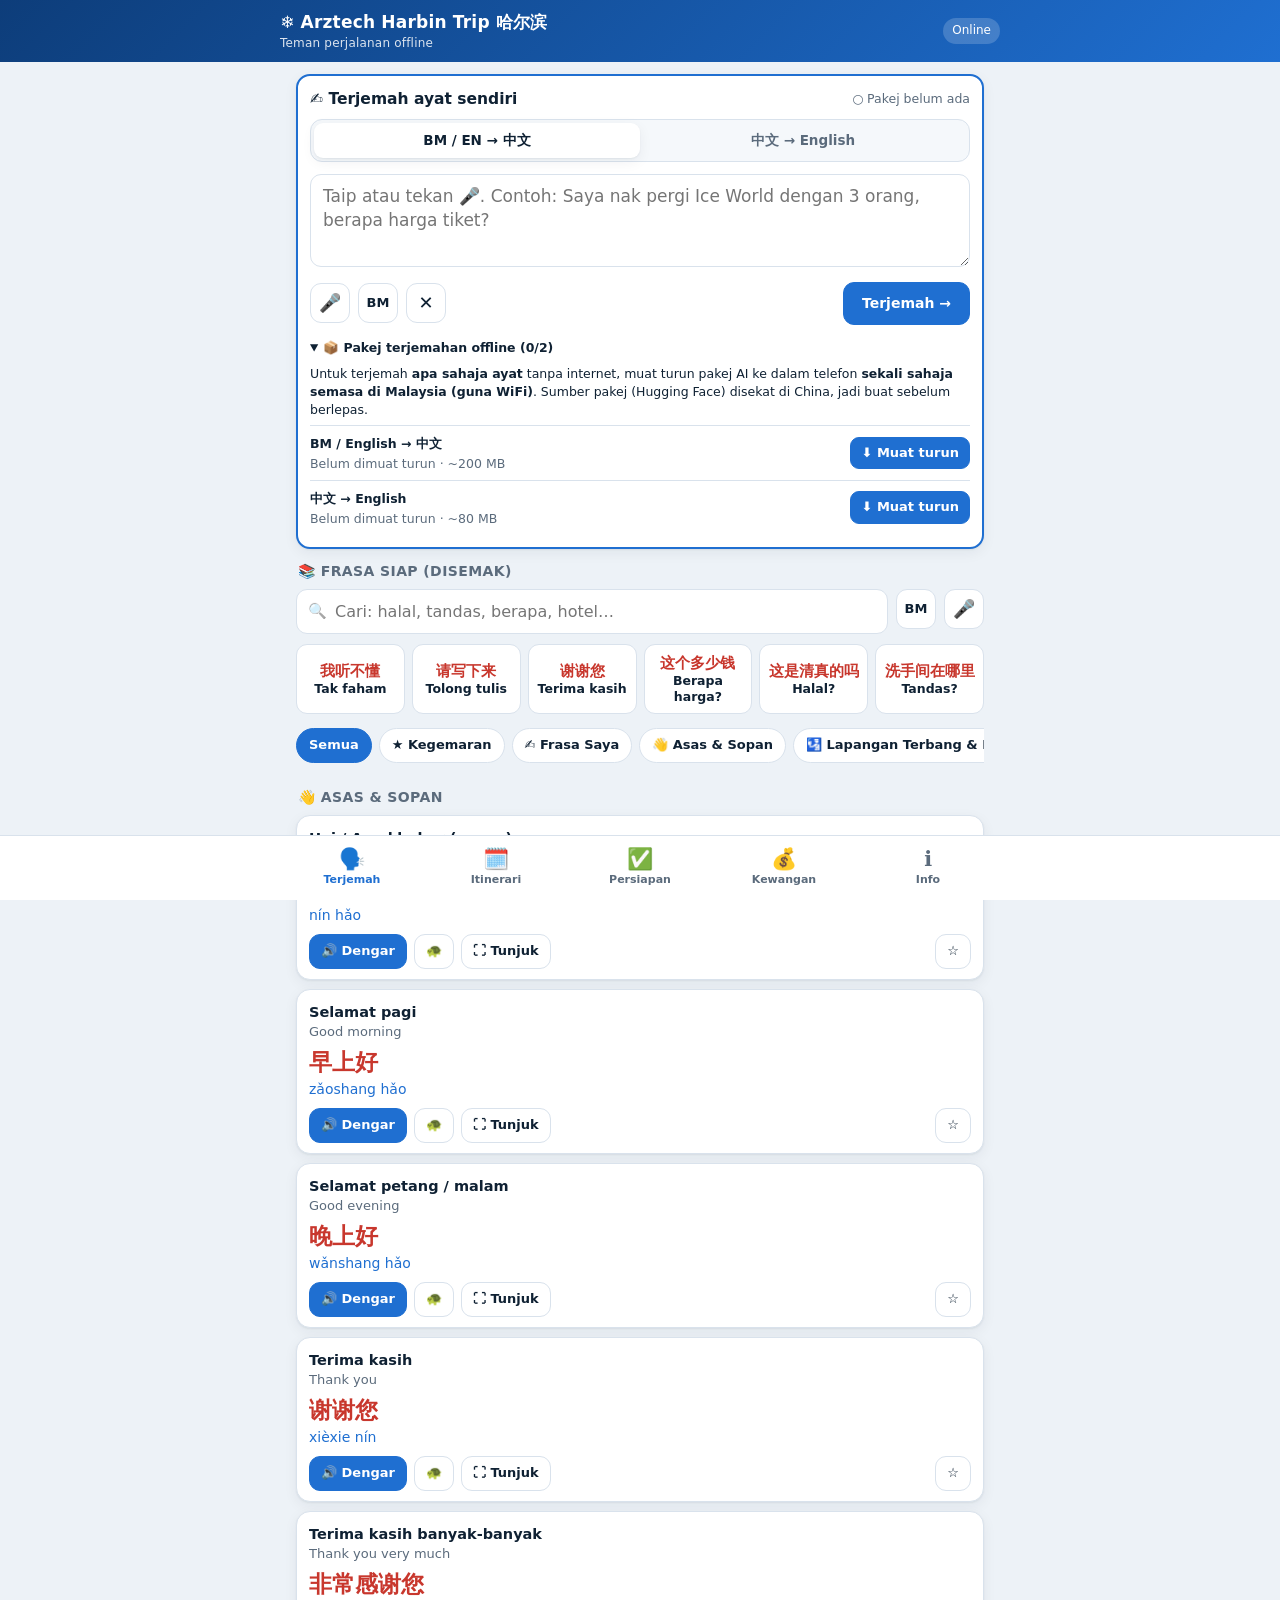
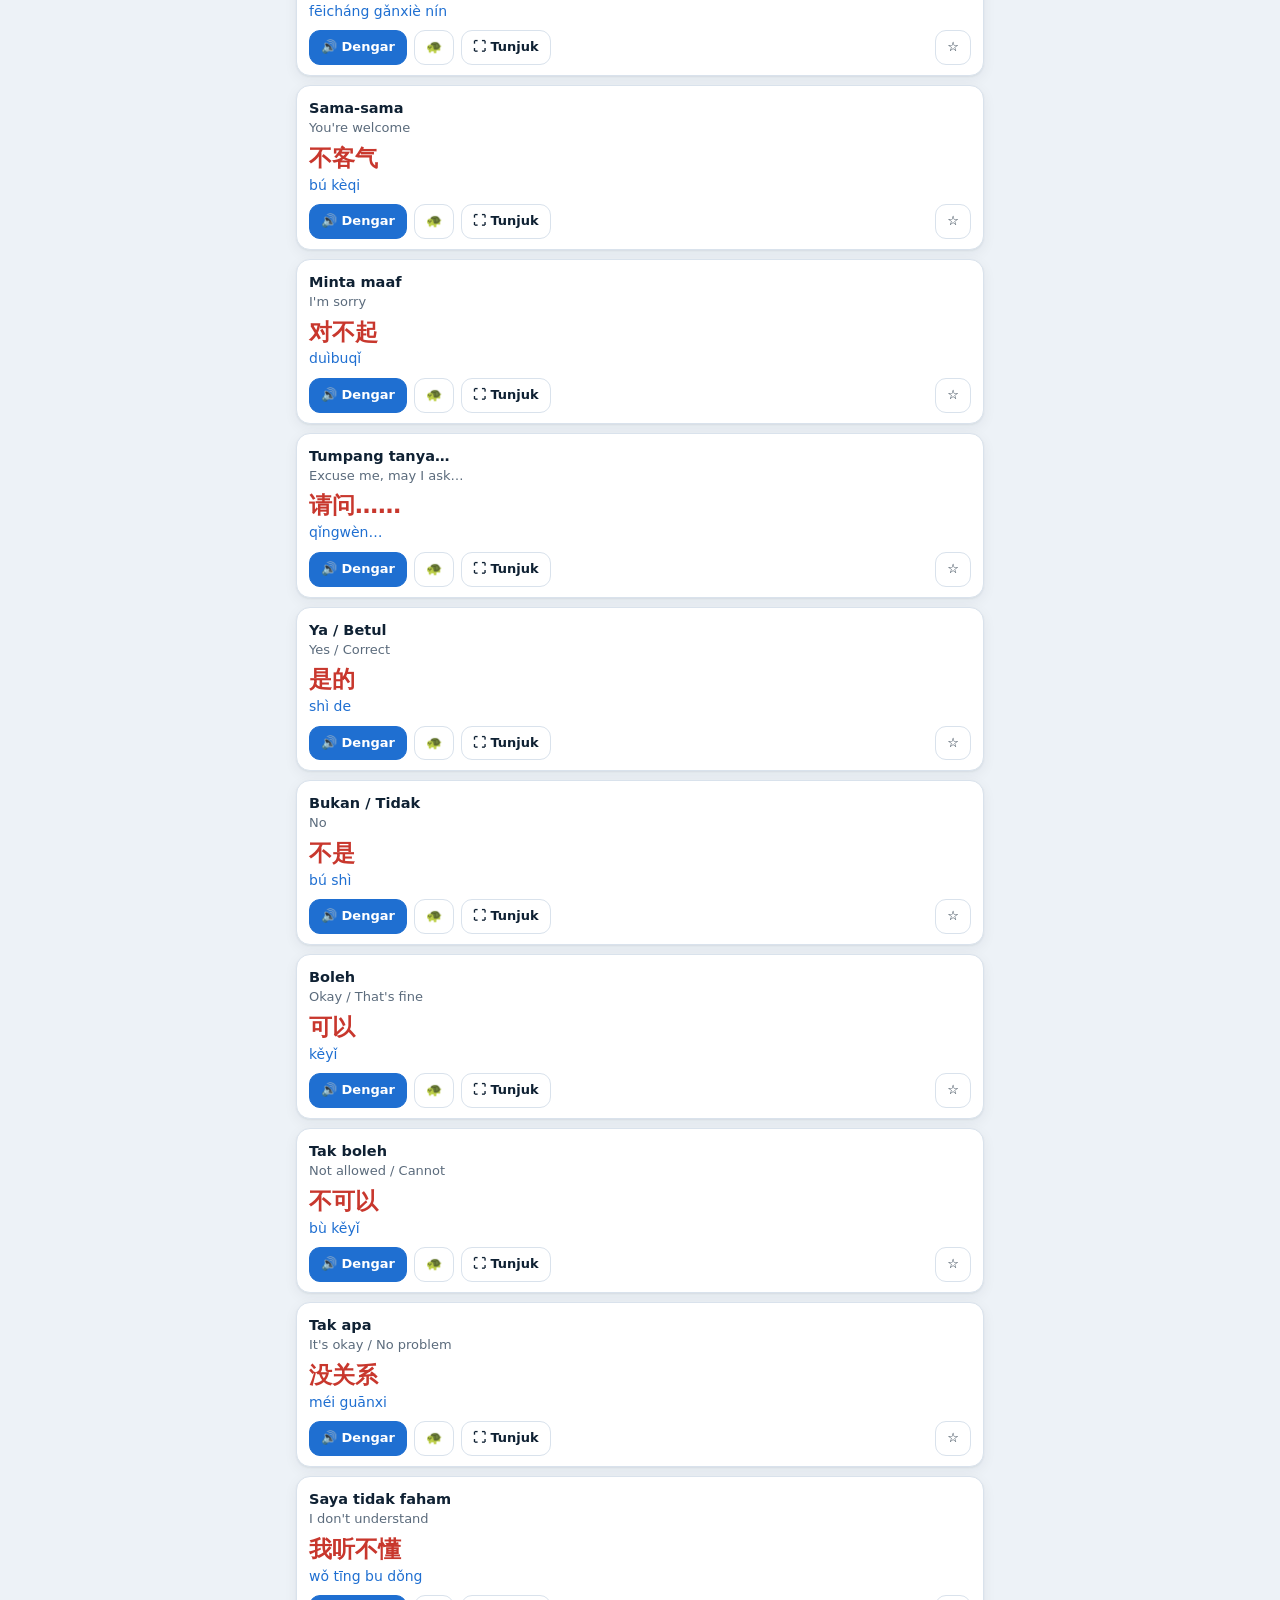
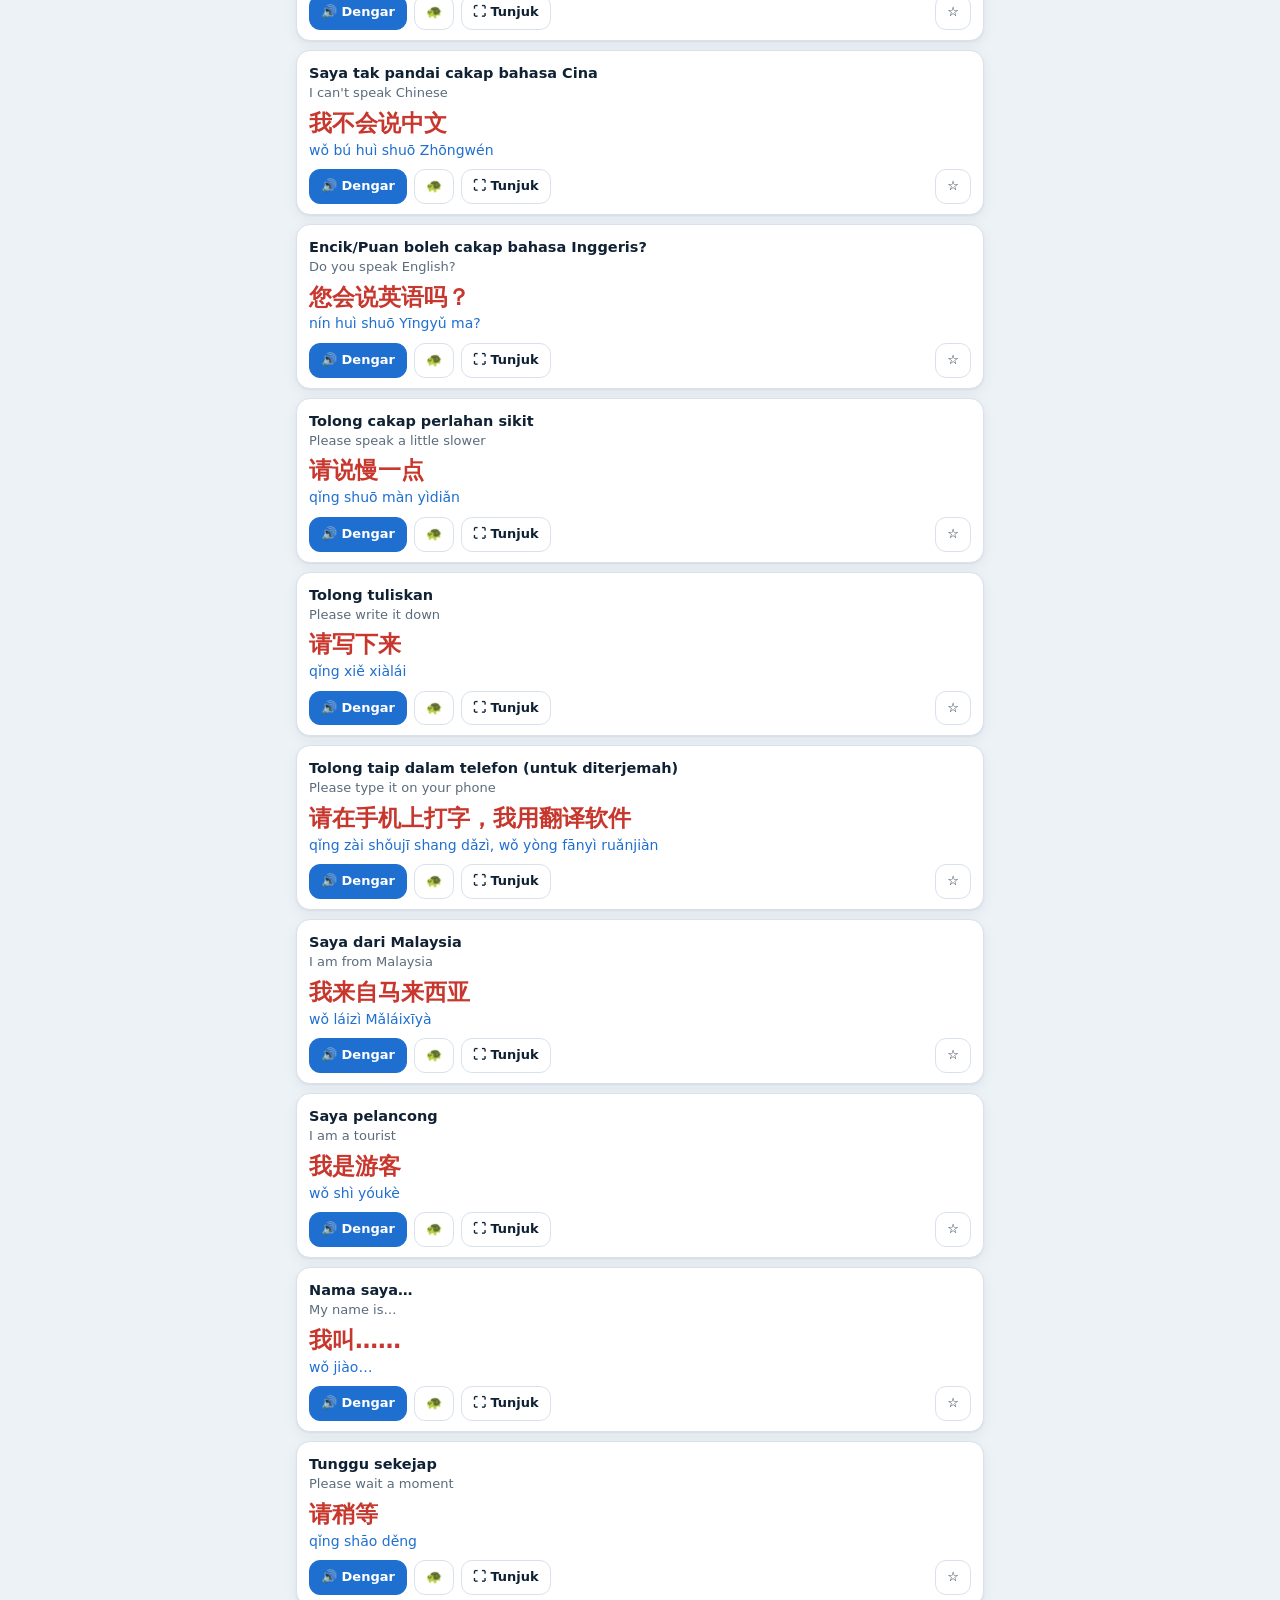
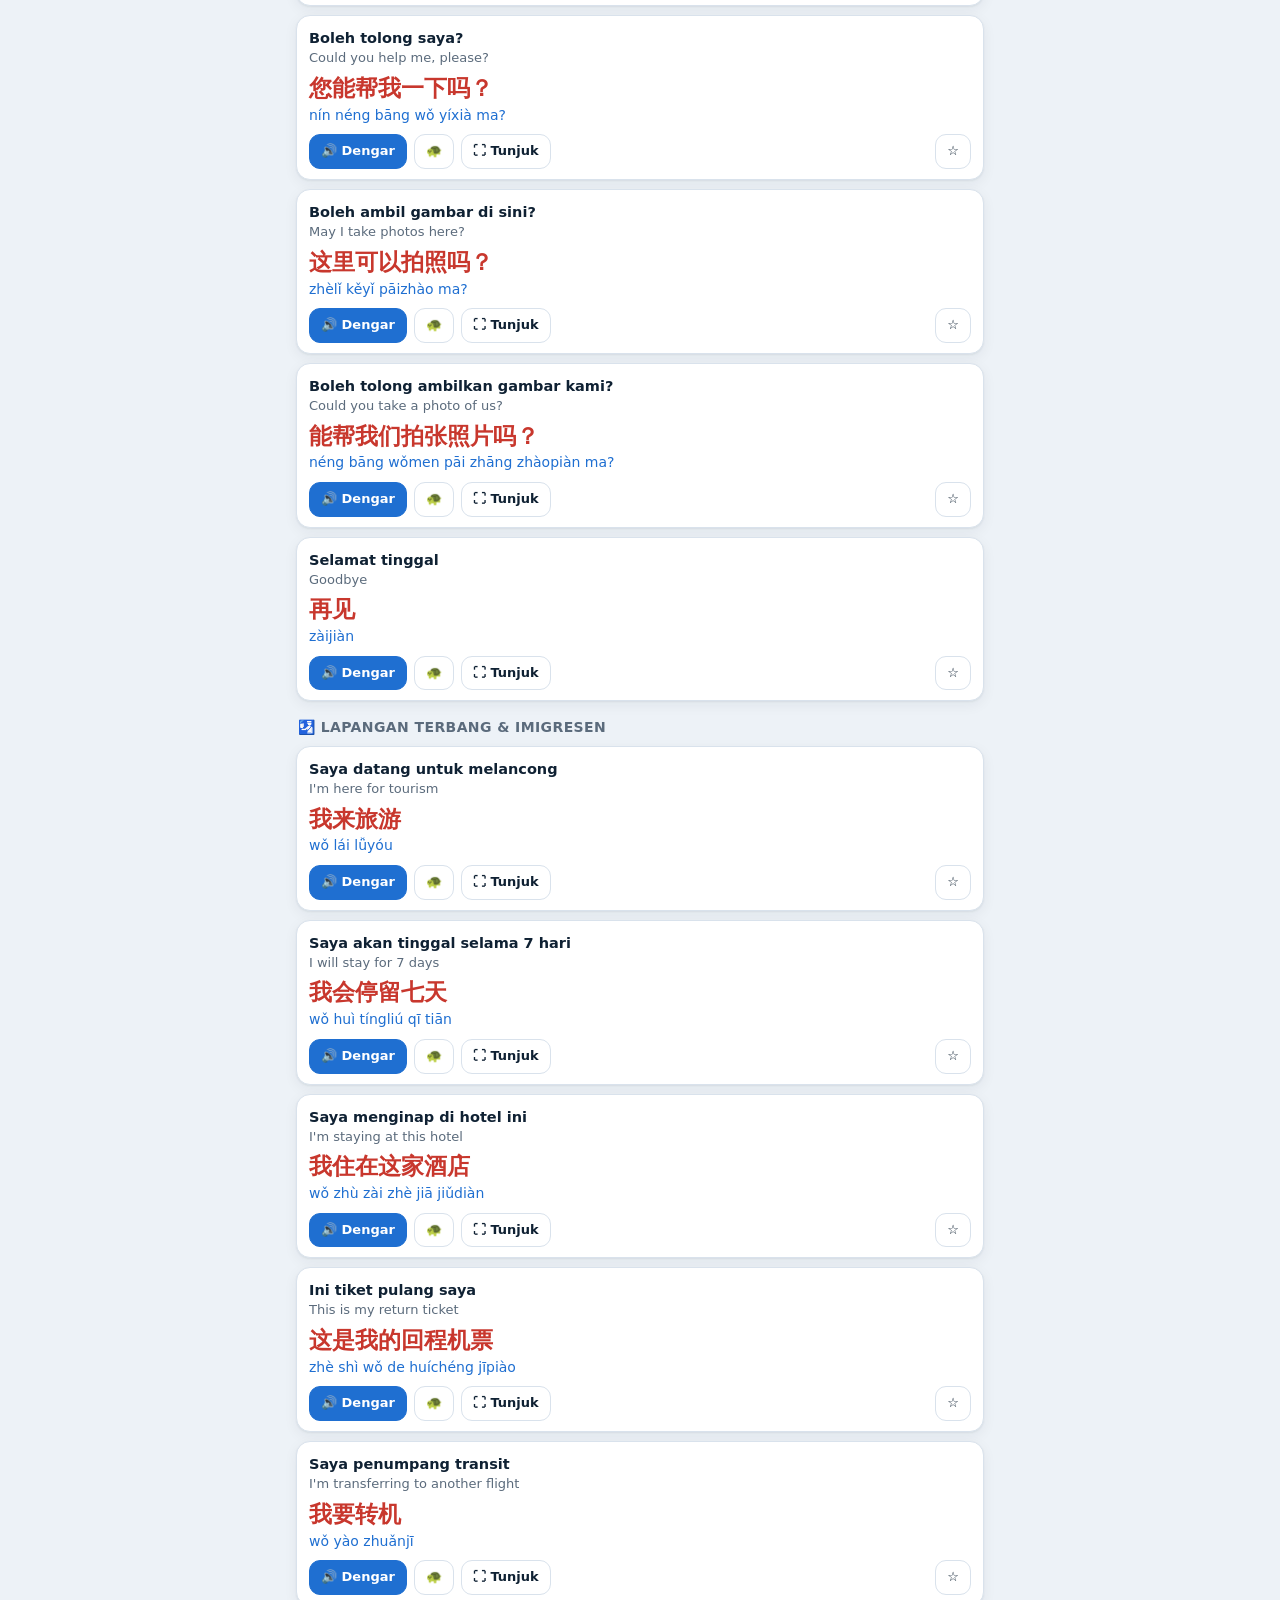
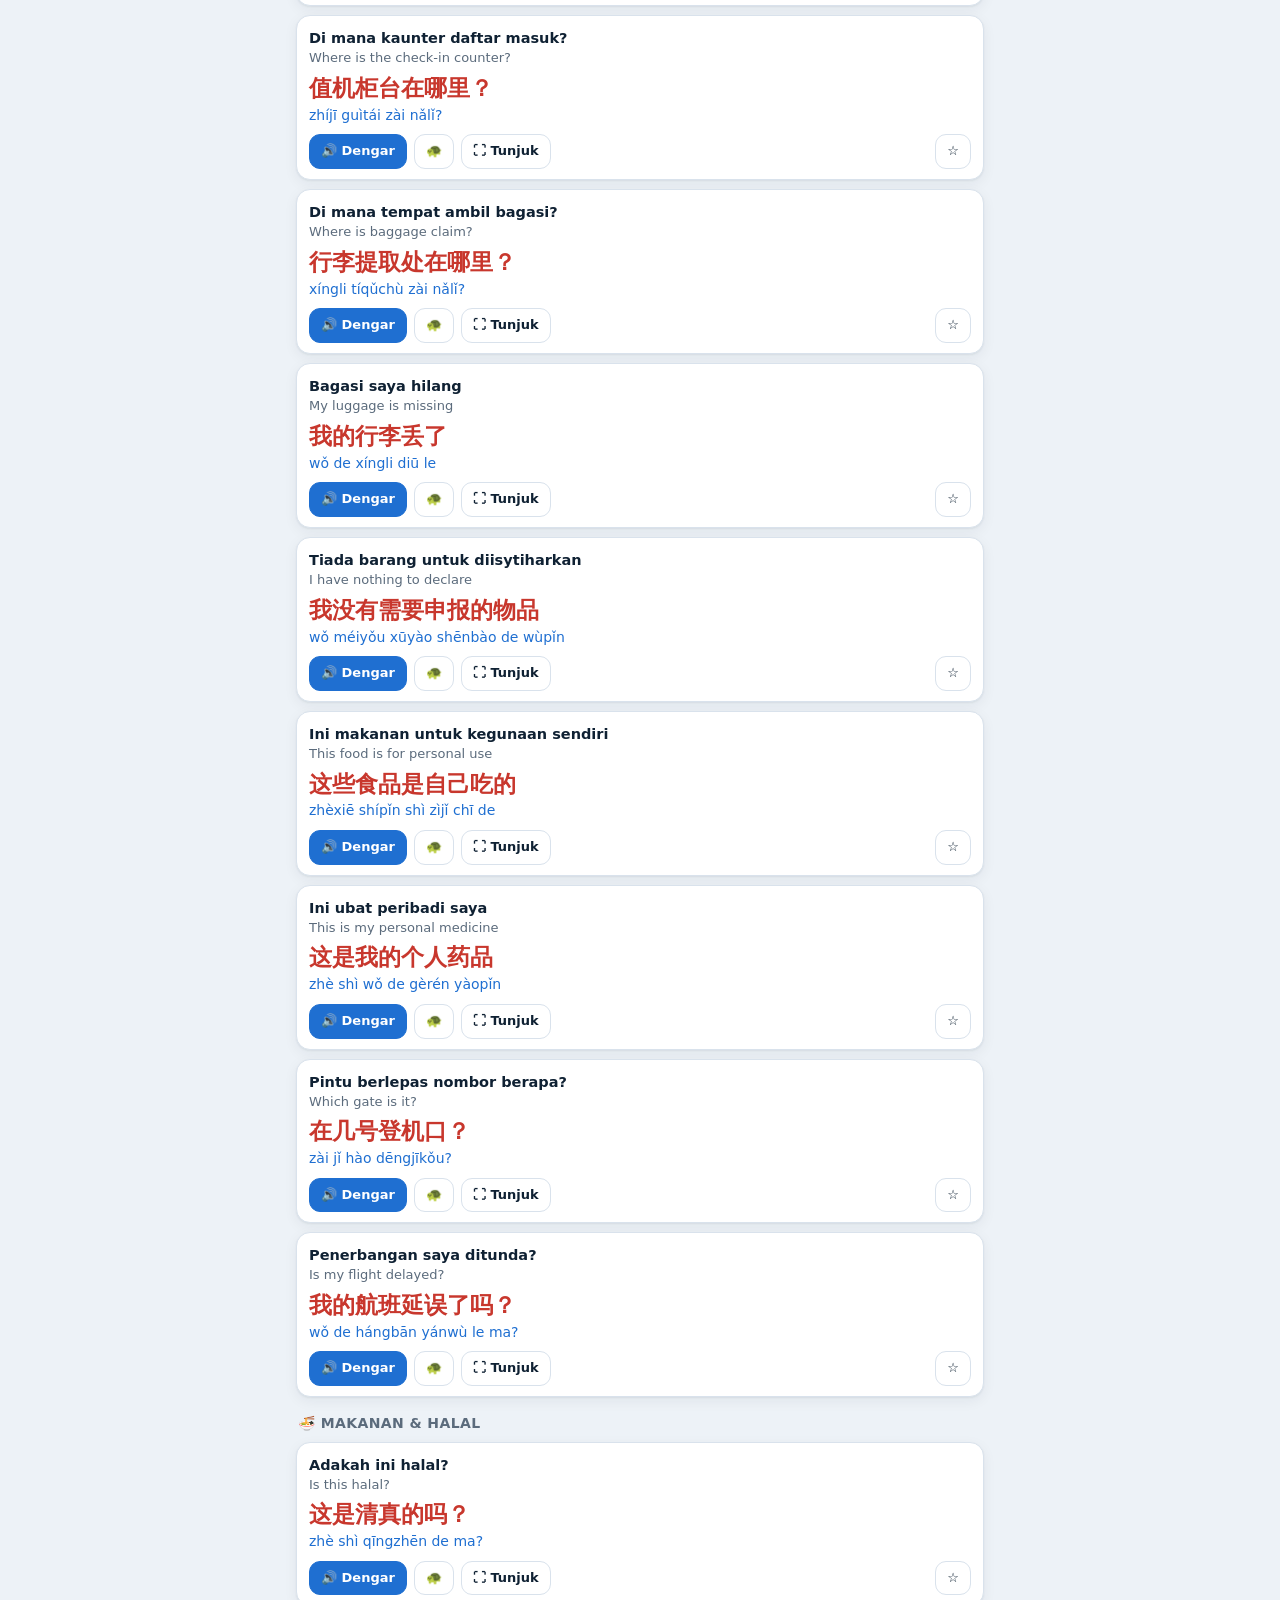
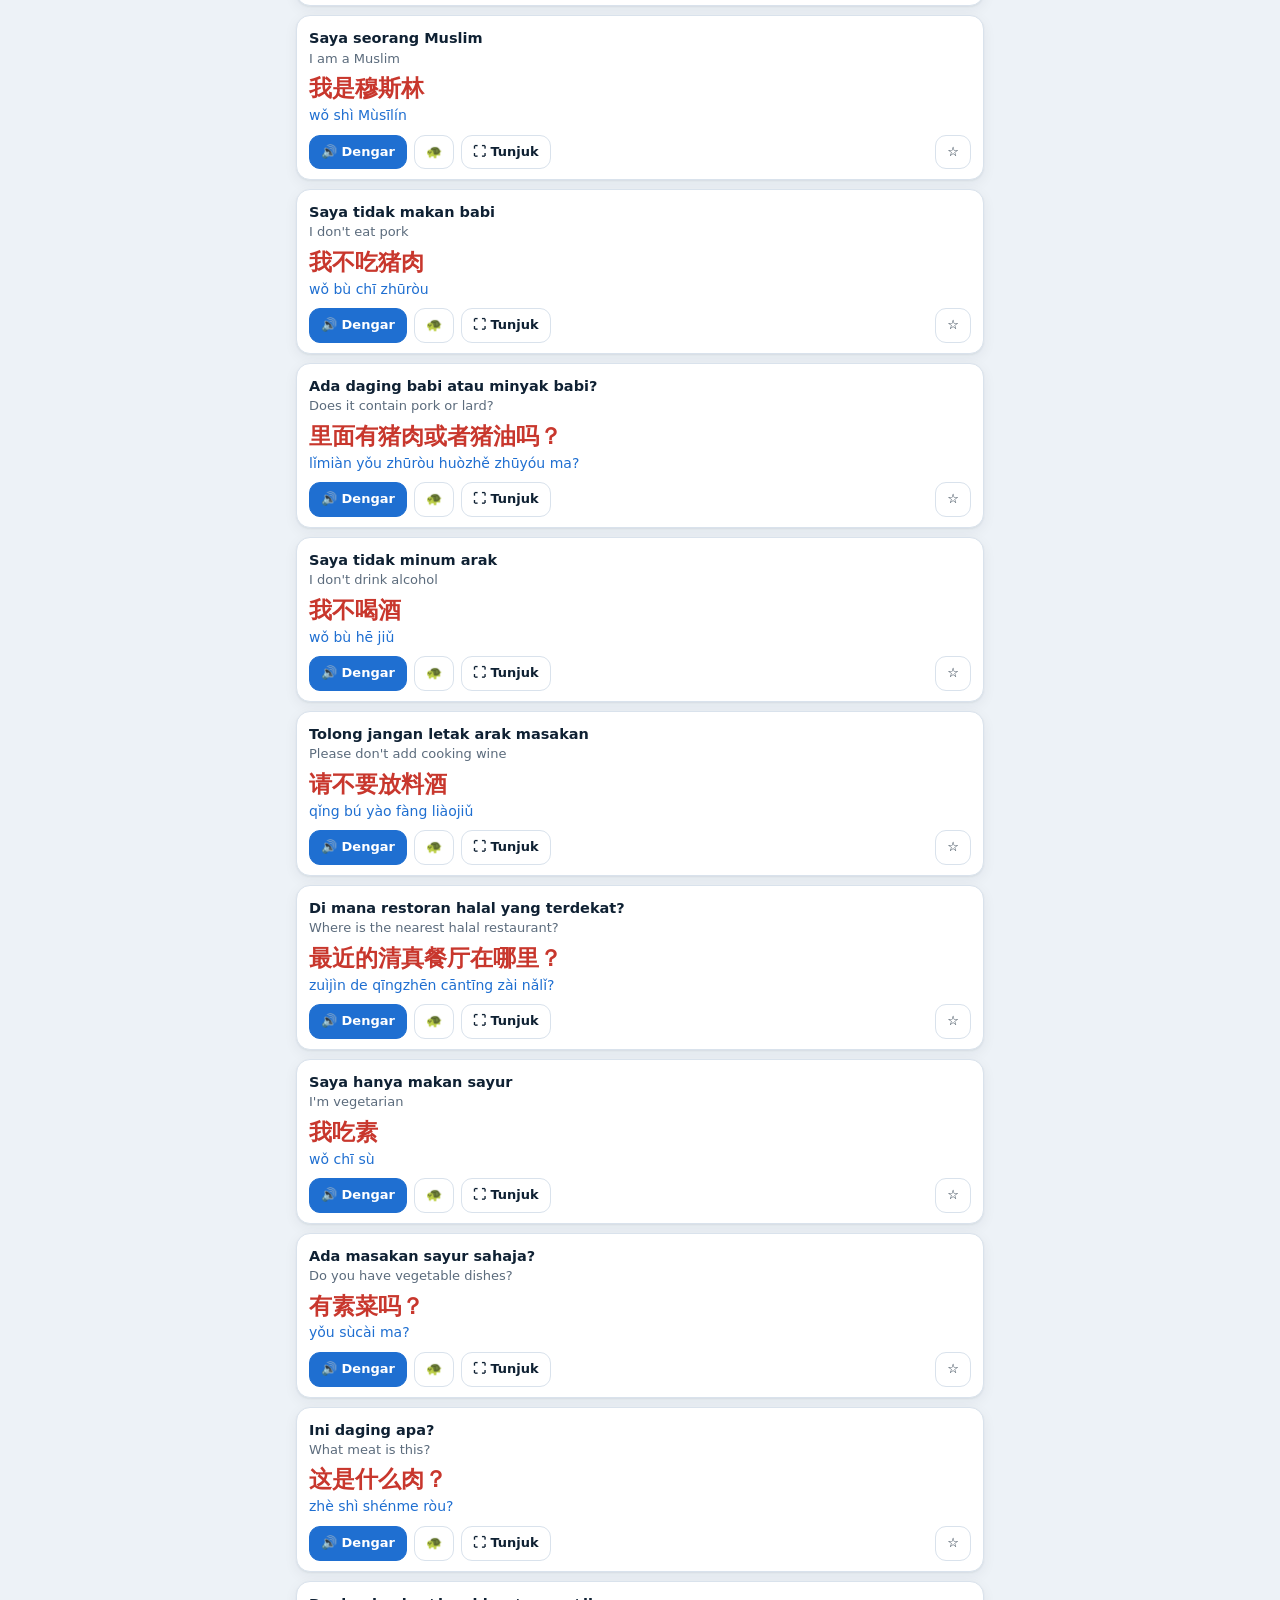
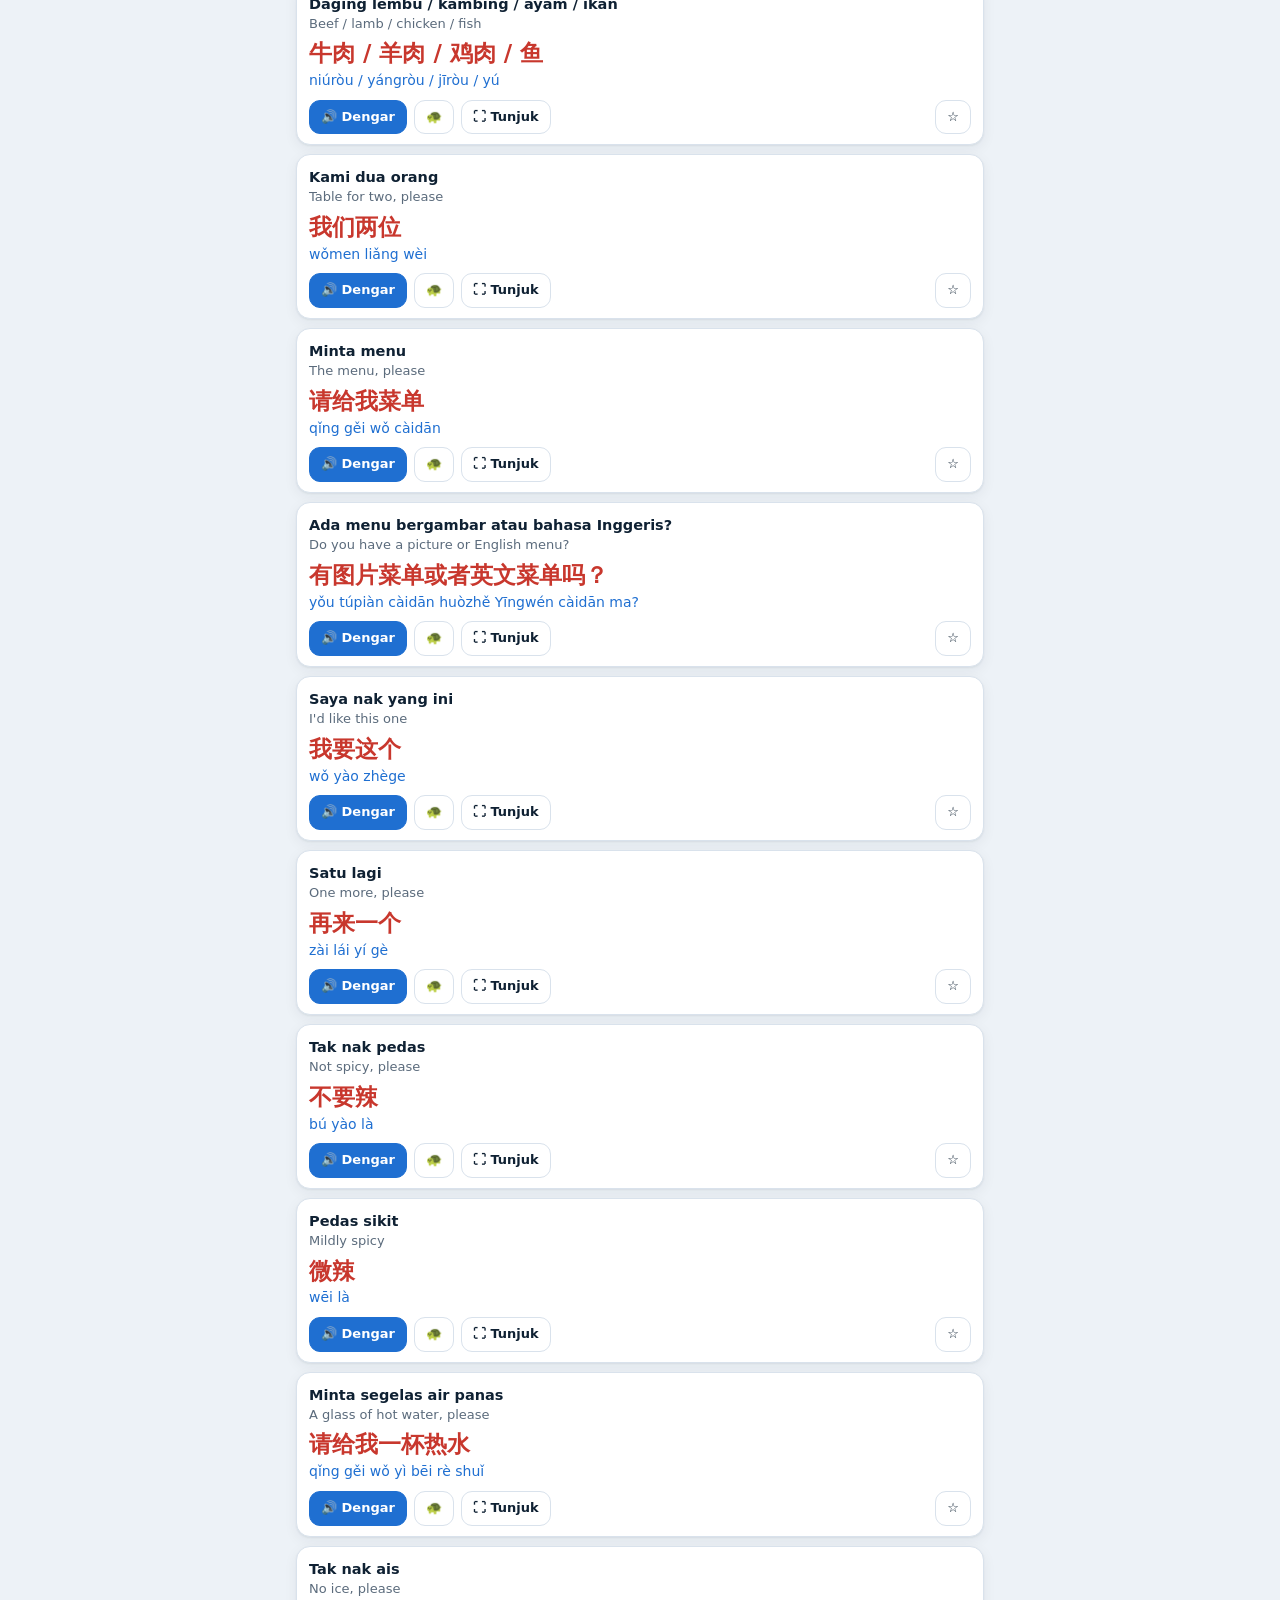
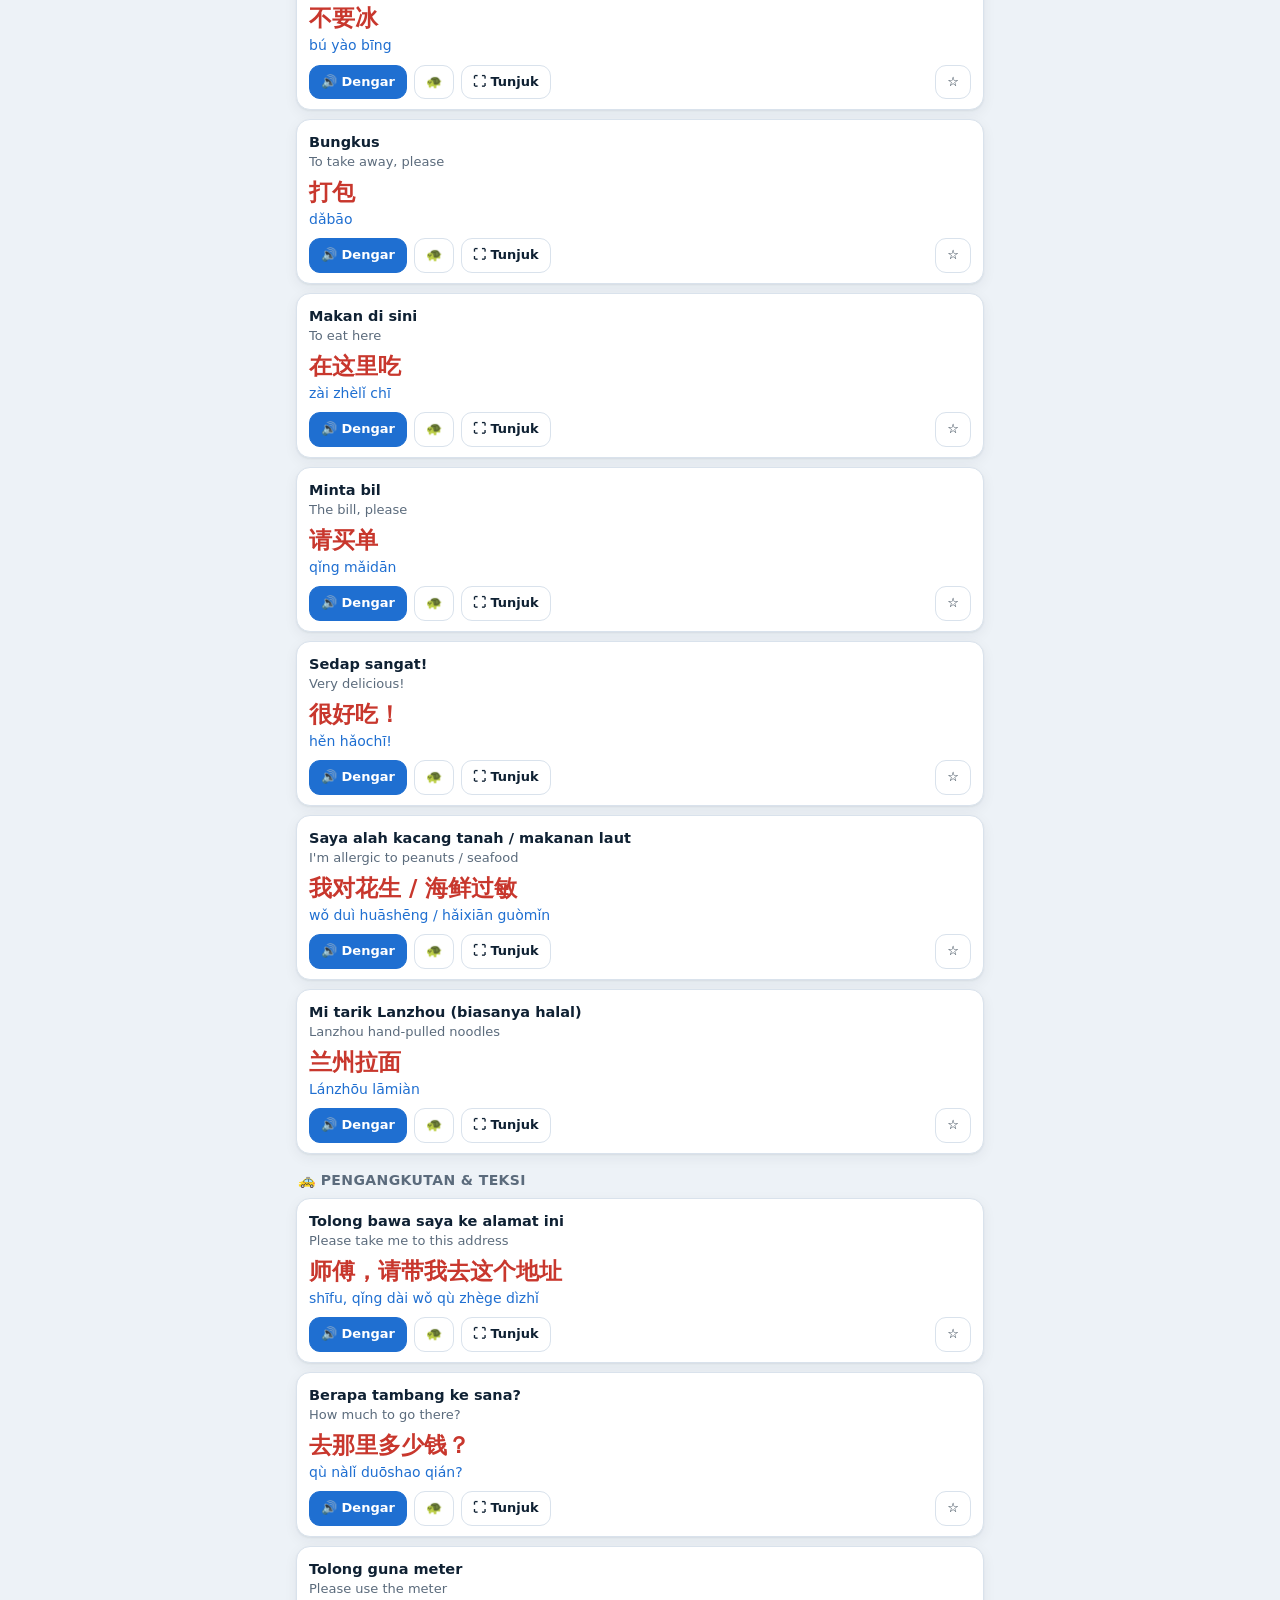
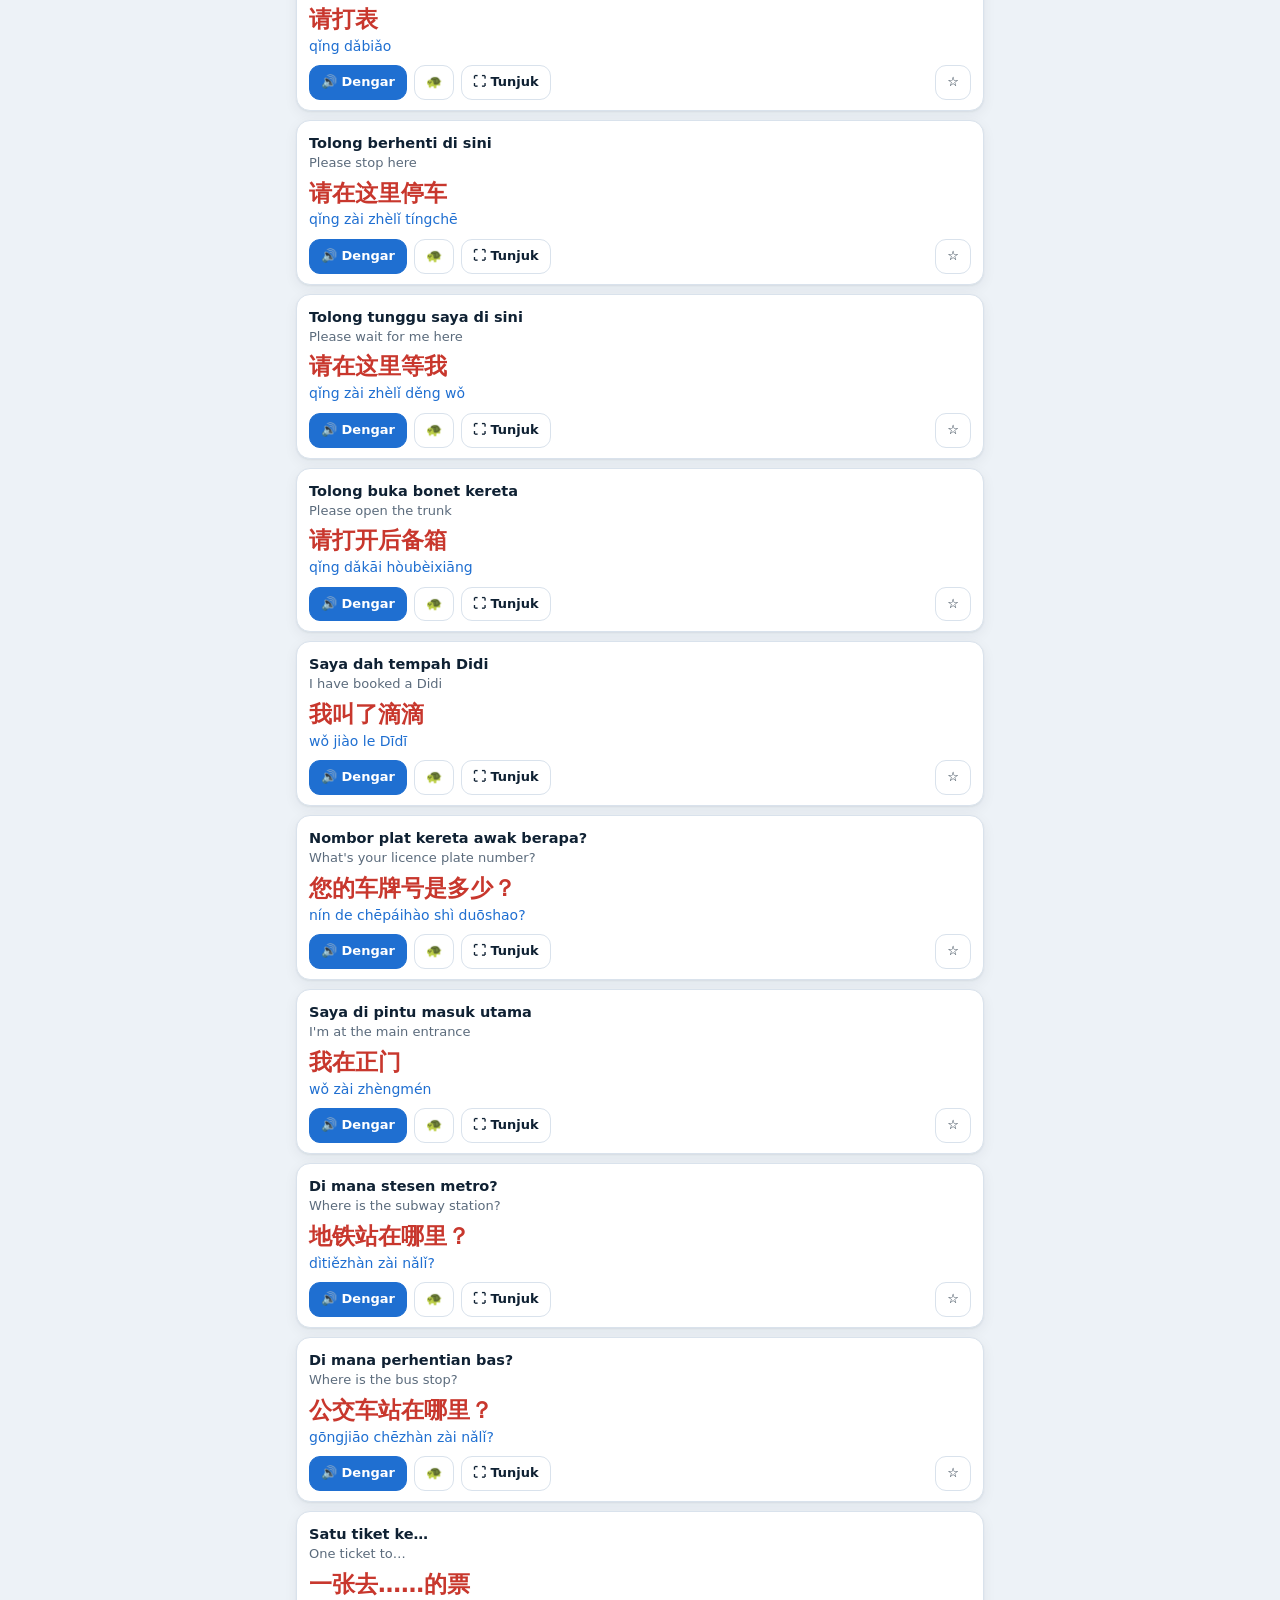
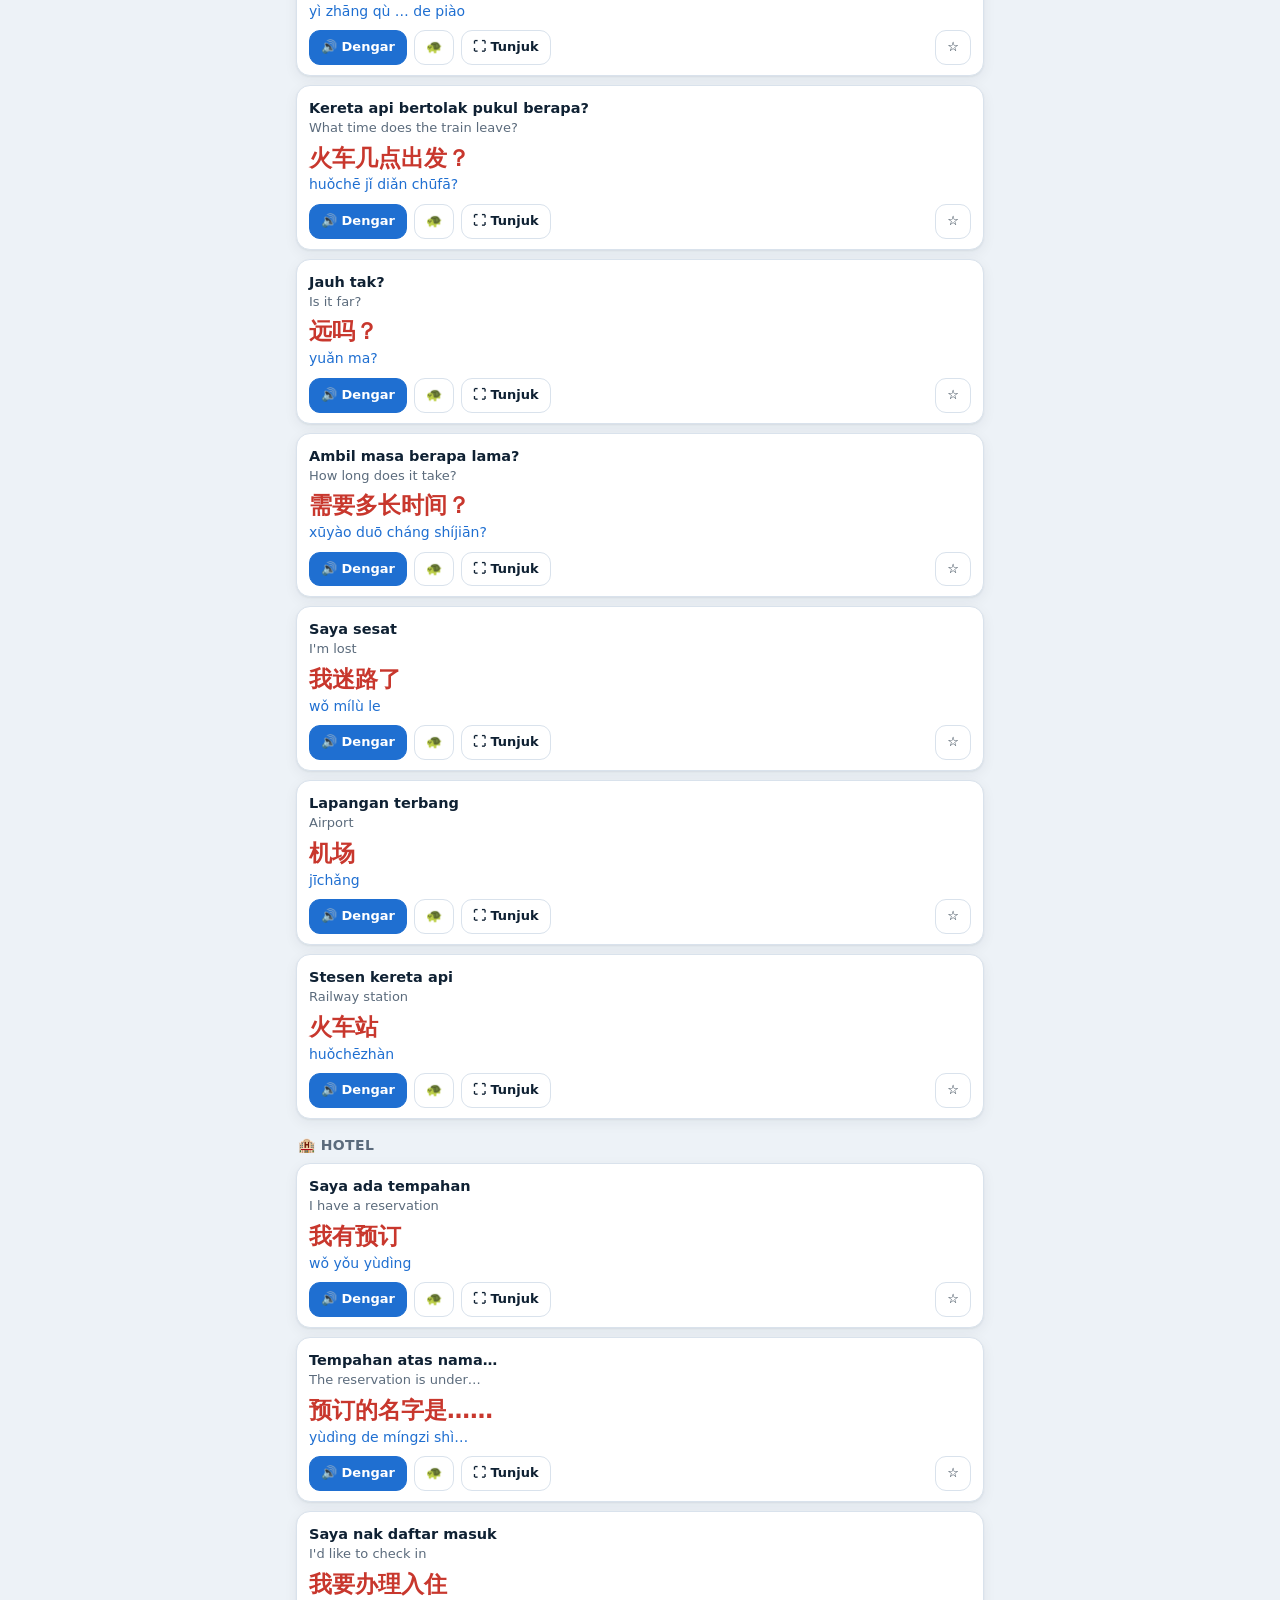
==== commit a9b9e204: "Rename app title to Arztech Harbin Trip Co-Authored-By: Claude Opus 5.5 <noreply@anthropic.com> Clau" ====
--- a/index.html
+++ b/index.html
@@ -3,13 +3,13 @@
 <head>
 <meta charset="utf-8">
 <meta name="viewport" content="width=device-width, initial-scale=1, viewport-fit=cover">
-<title>#HarbinTrip</title>
+<title>Arztech Harbin Trip</title>
 <meta name="description" content="Teman perjalanan offline ke Harbin: terjemahan BM–EN–中文 dengan suara, senarai persiapan & bajet, dan rekod kewangan.">
 <meta name="theme-color" content="#0d3d7a">
 <meta name="apple-mobile-web-app-capable" content="yes">
 <meta name="mobile-web-app-capable" content="yes">
 <meta name="apple-mobile-web-app-status-bar-style" content="black-translucent">
-<meta name="apple-mobile-web-app-title" content="#HarbinTrip">
+<meta name="apple-mobile-web-app-title" content="Arztech Trip">
 <link rel="manifest" href="manifest.webmanifest">
 <link rel="icon" href="icons/icon.svg" type="image/svg+xml">
 <link rel="apple-touch-icon" href="icons/apple-touch-icon.png">
@@ -18,7 +18,7 @@
 <body>
 <header class="top">
   <div class="top-in">
-    <div class="brand">❄️ #HarbinTrip <span class="zh">哈尔滨</span><small id="countdown">Teman perjalanan offline</small></div>
+    <div class="brand">❄️ Arztech Harbin Trip <span class="zh">哈尔滨</span><small id="countdown">Teman perjalanan offline</small></div>
     <span class="pill" id="netpill">Offline OK</span>
   </div>
 </header>
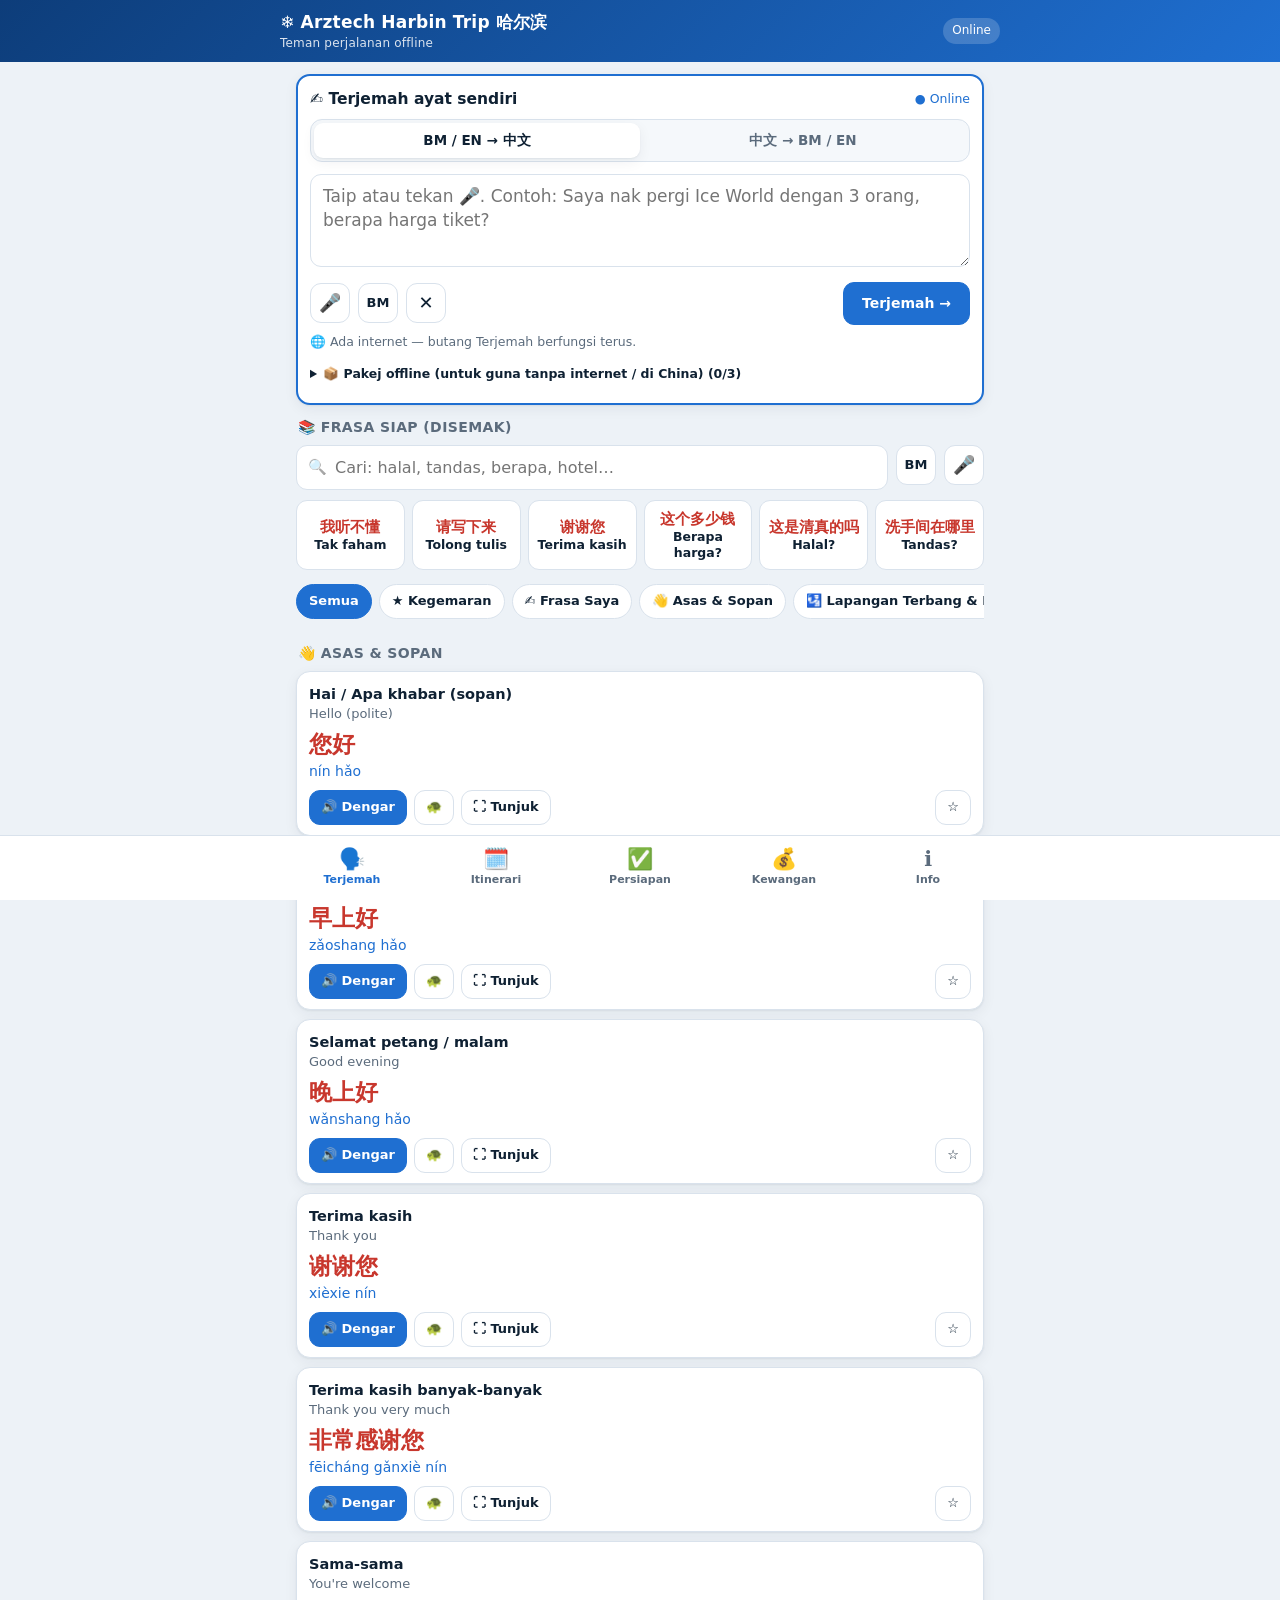
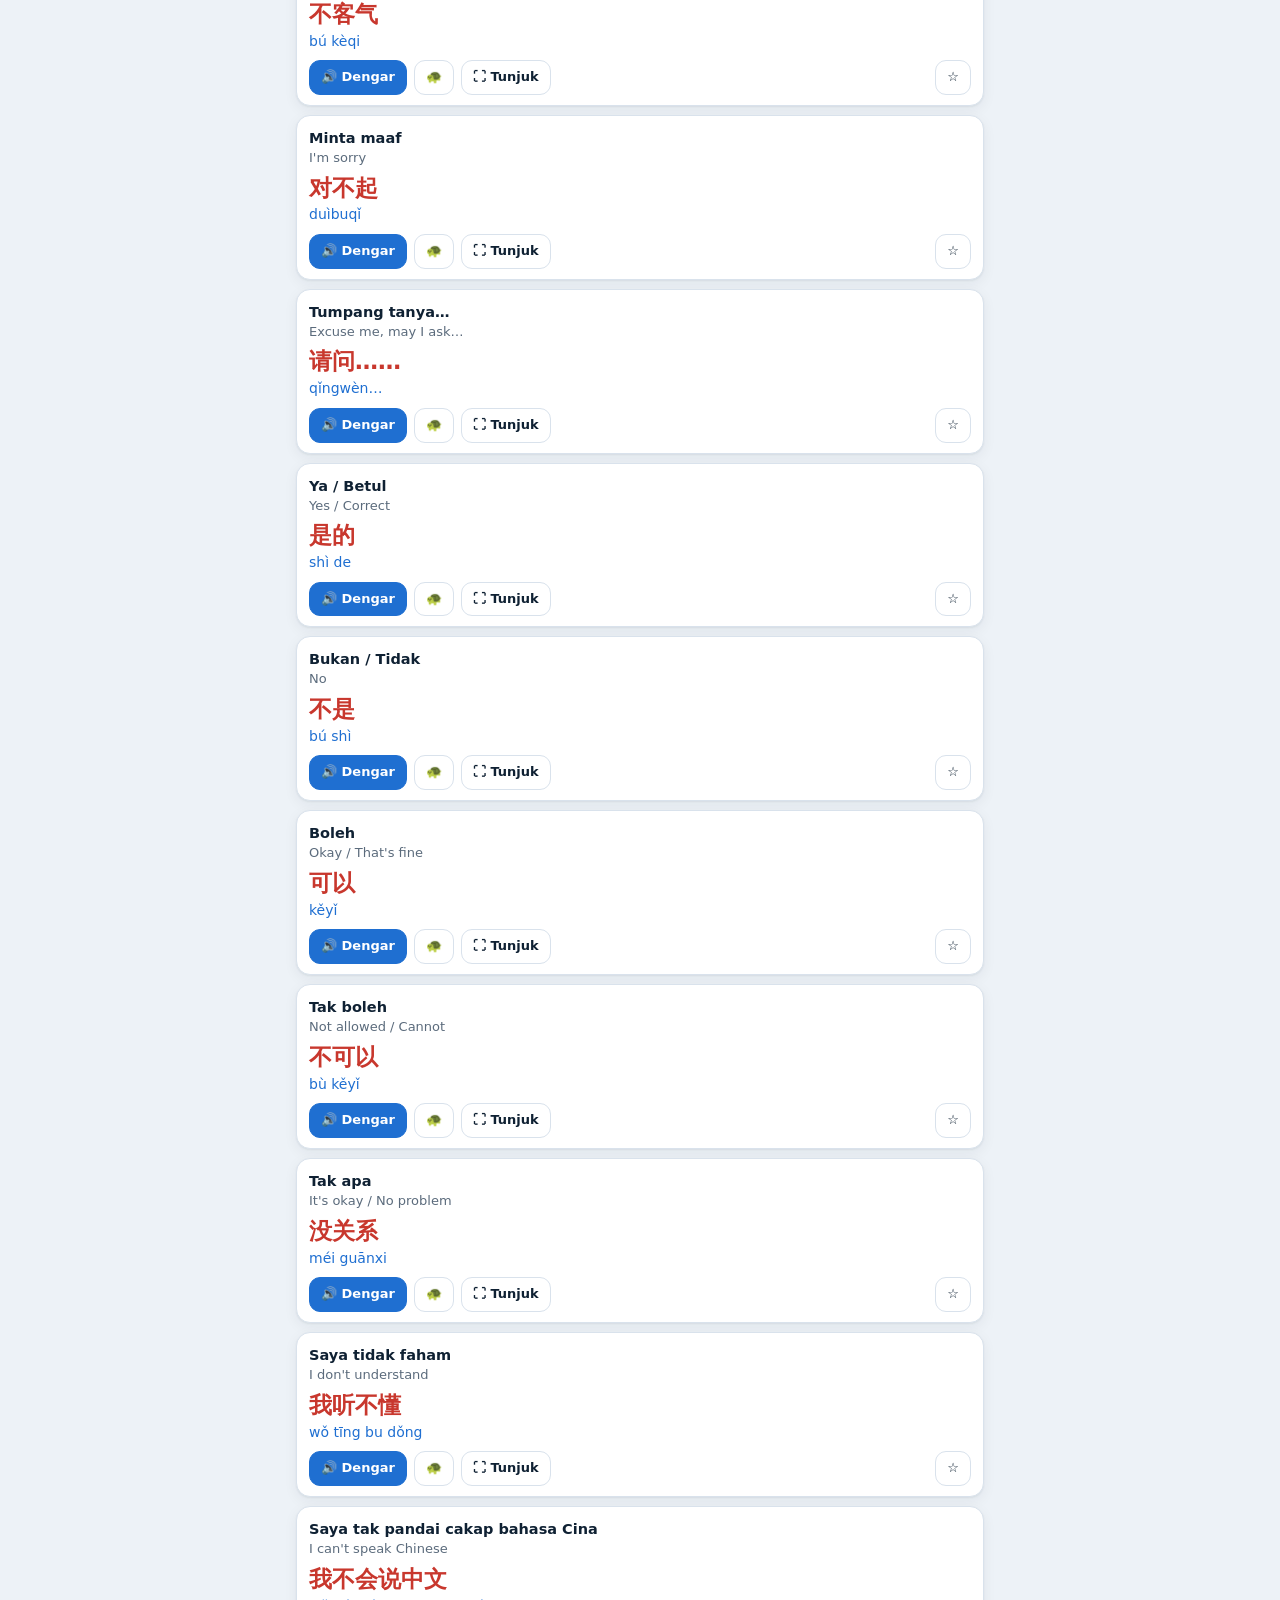
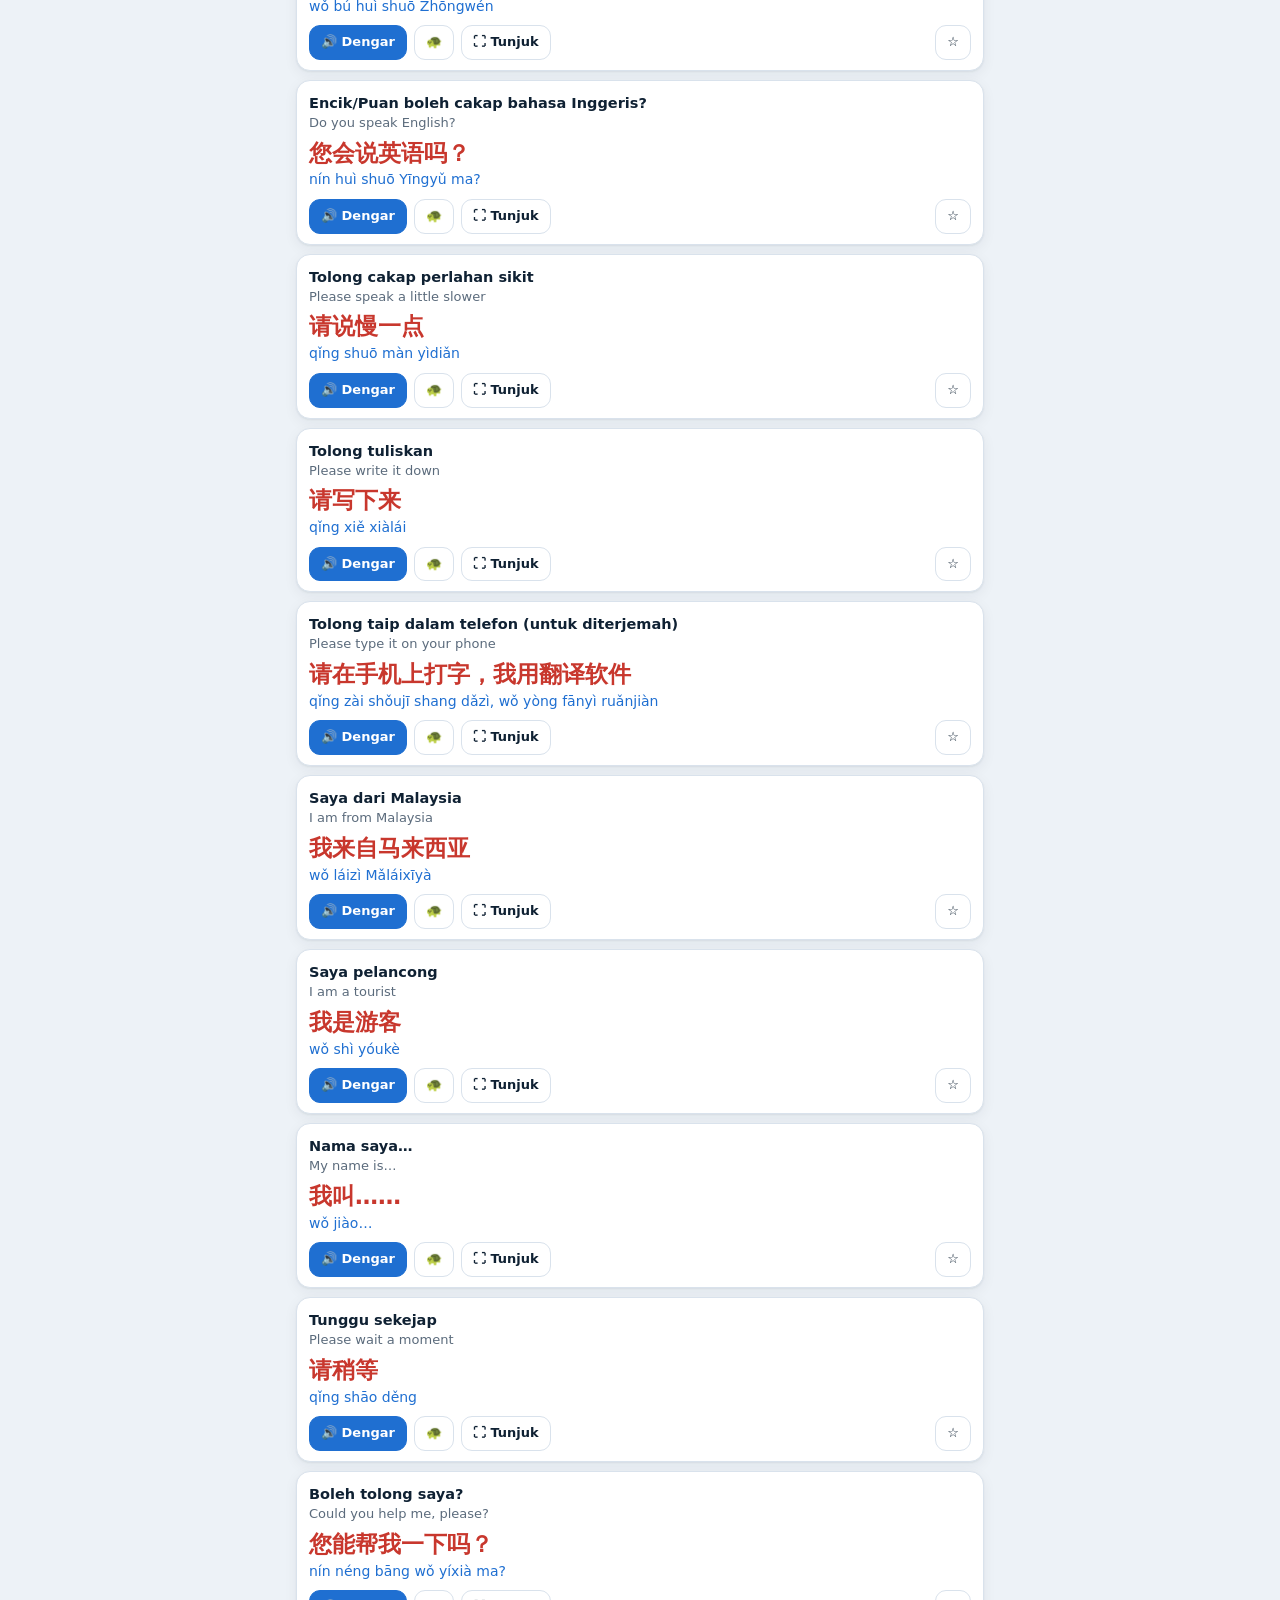
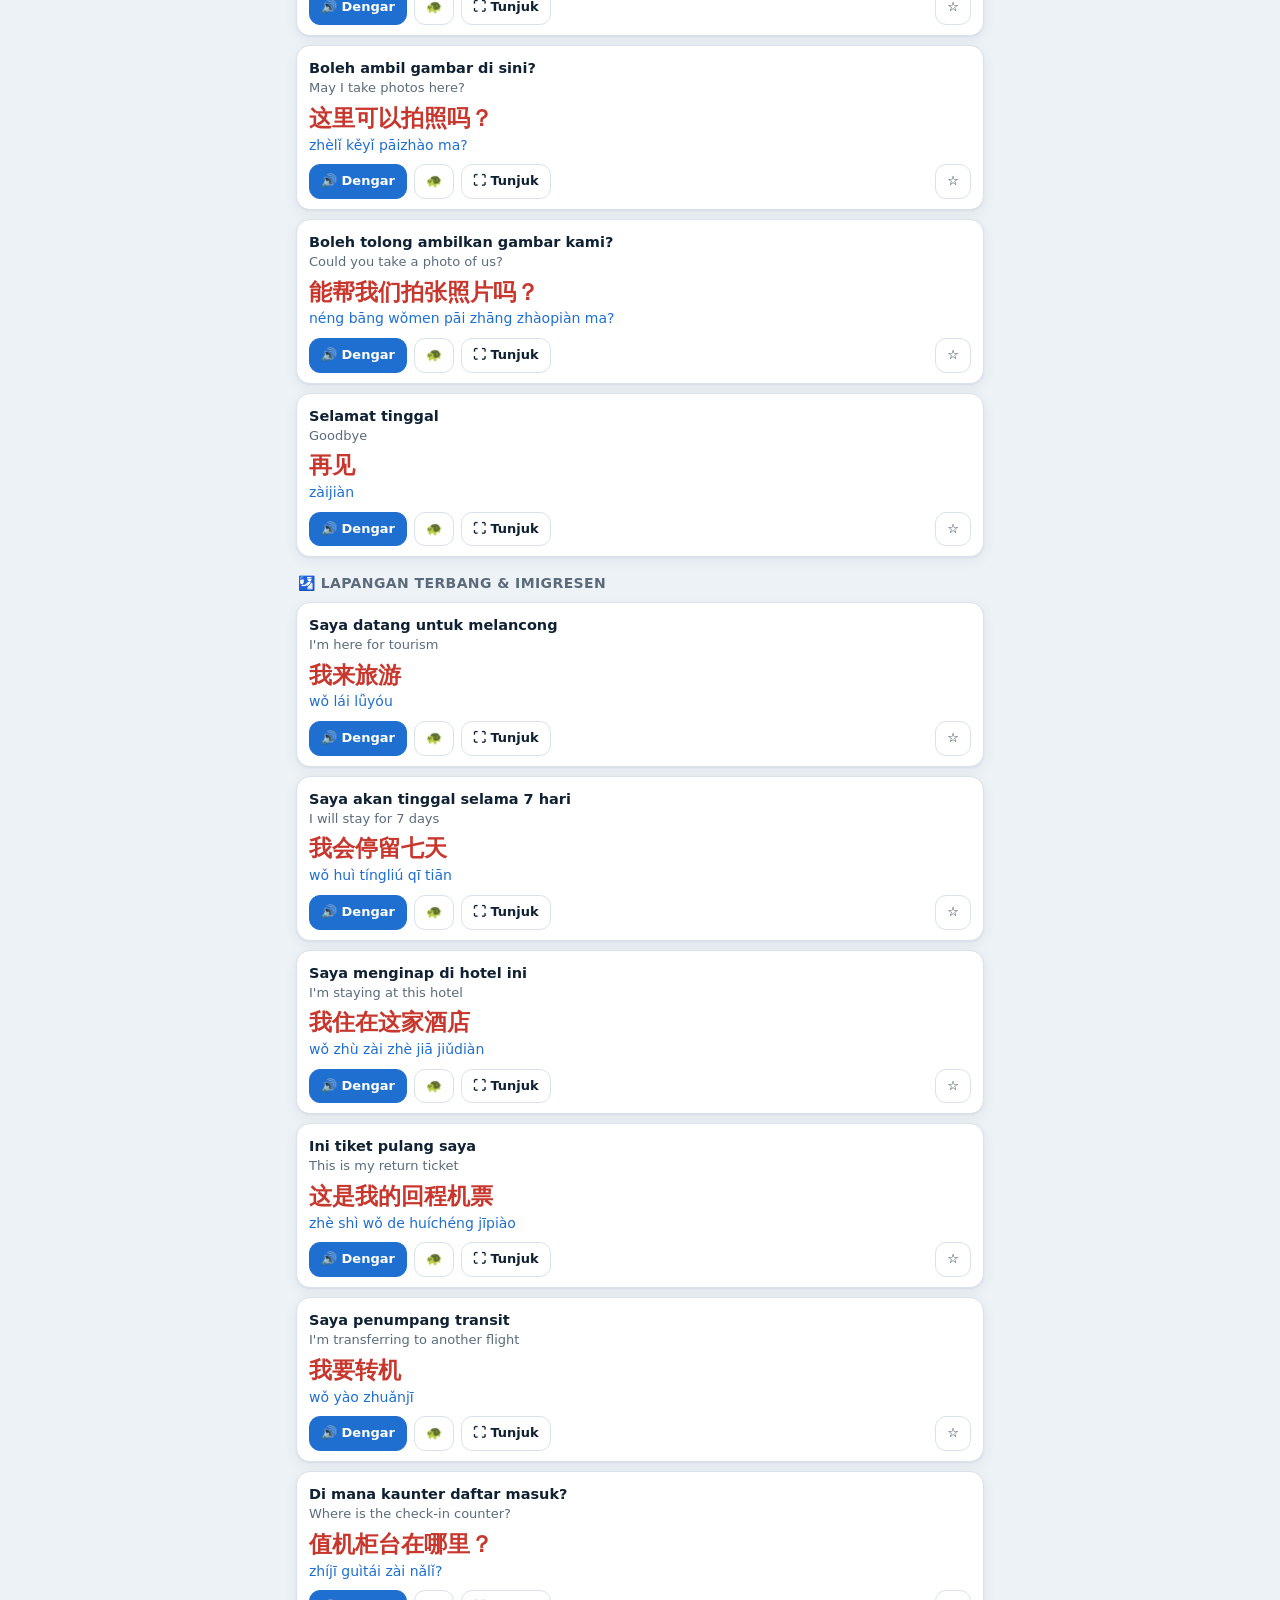
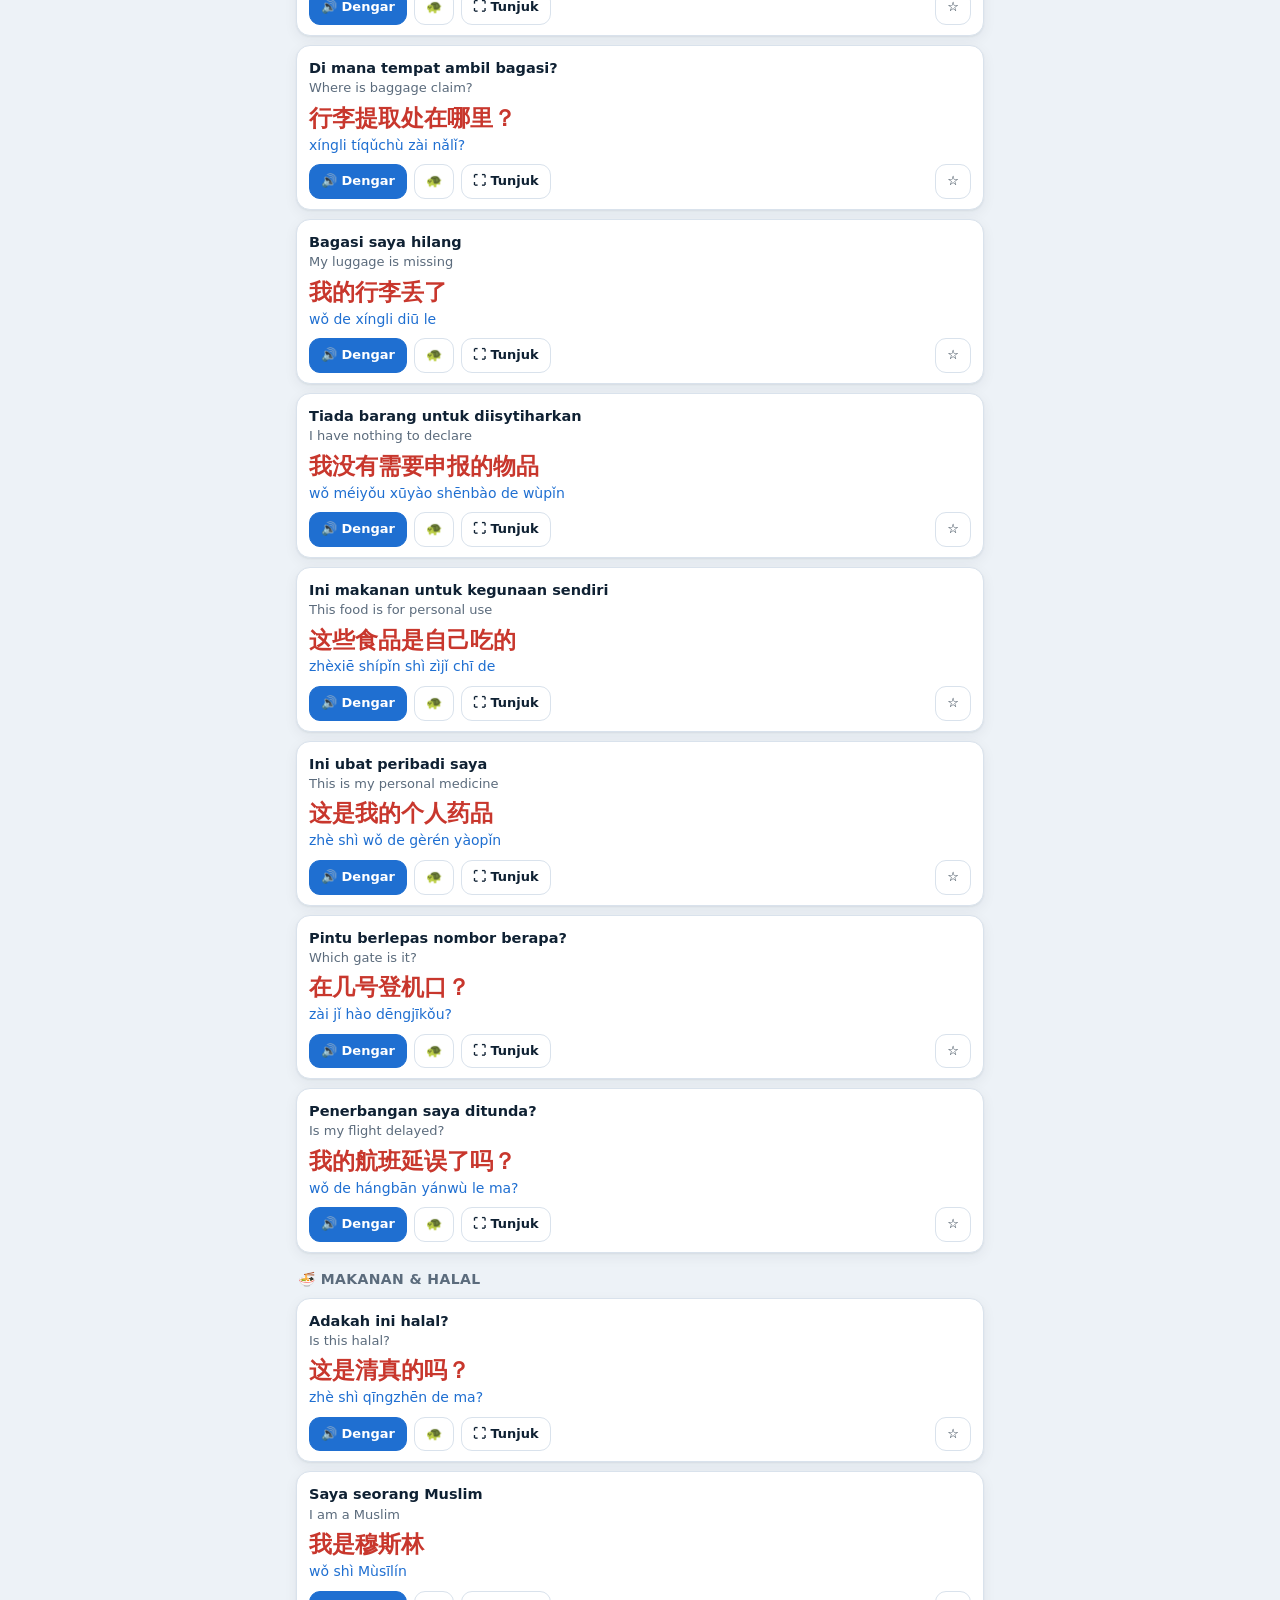
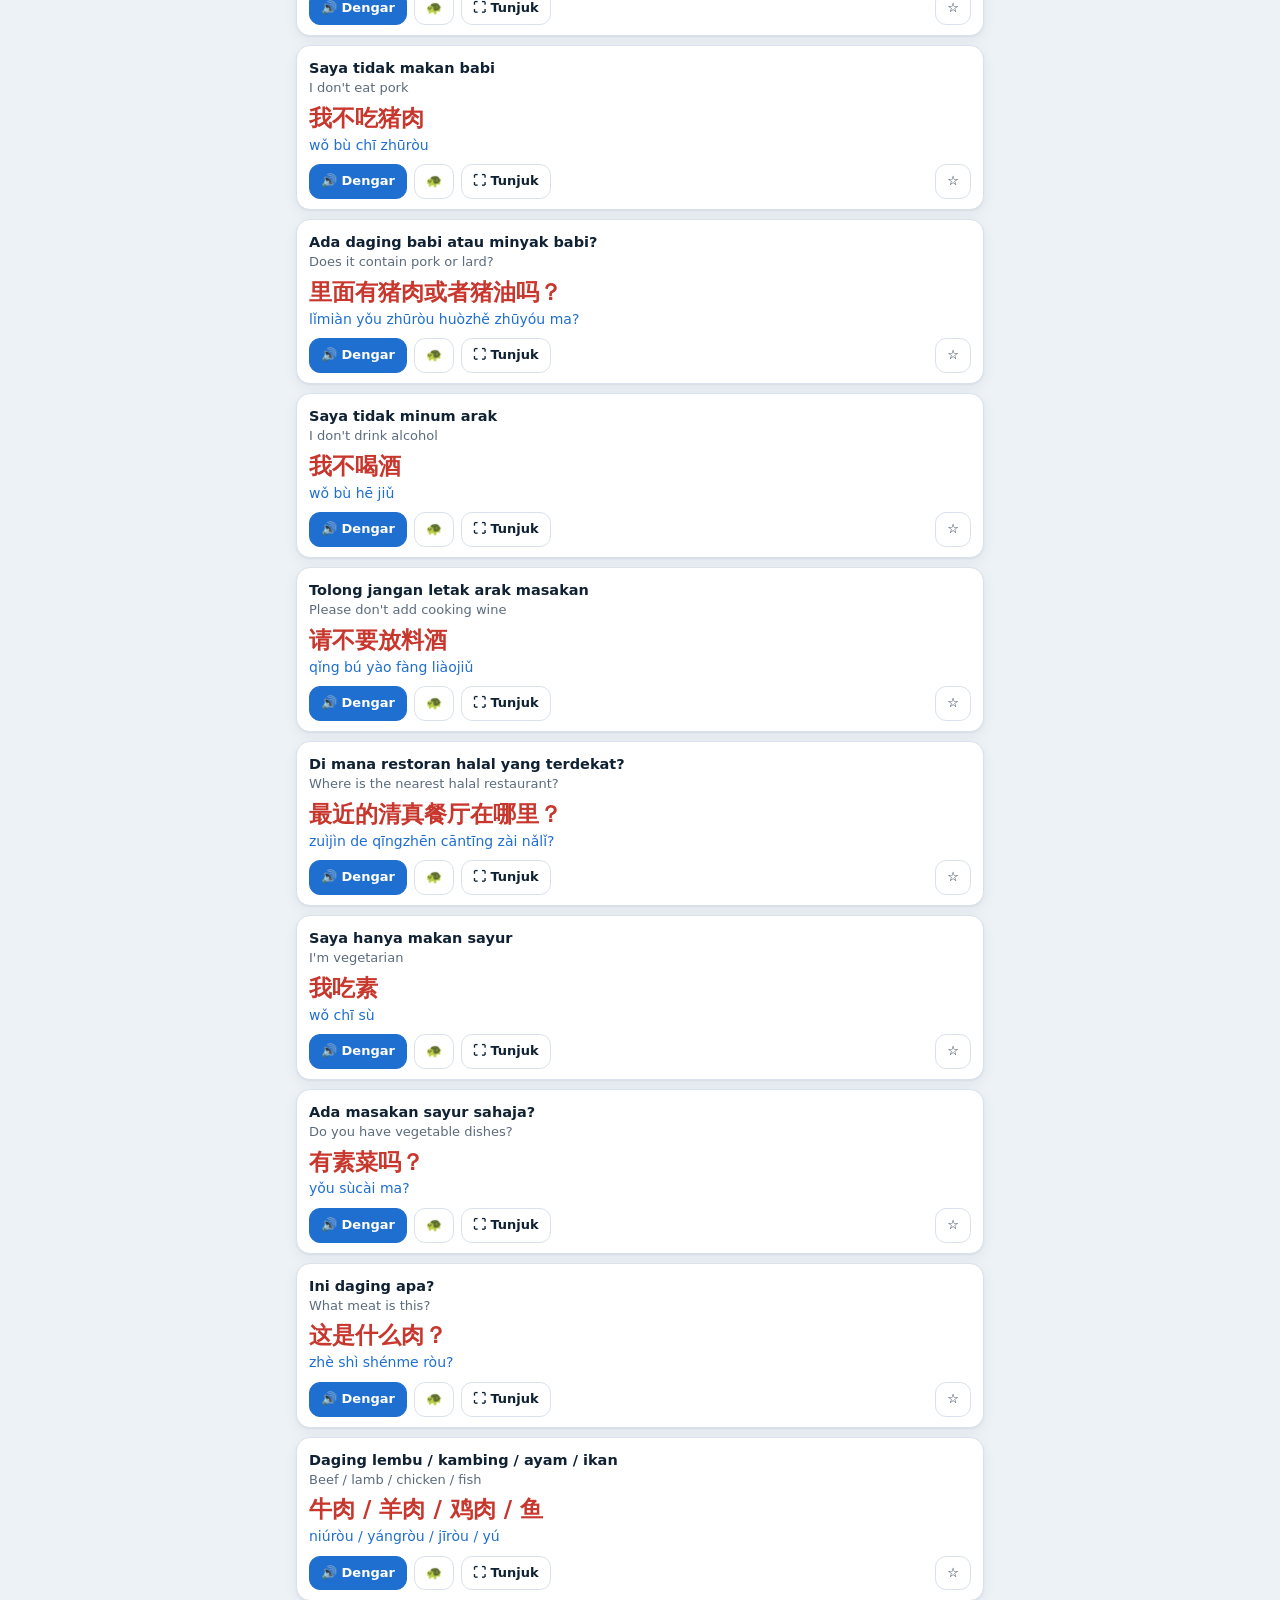
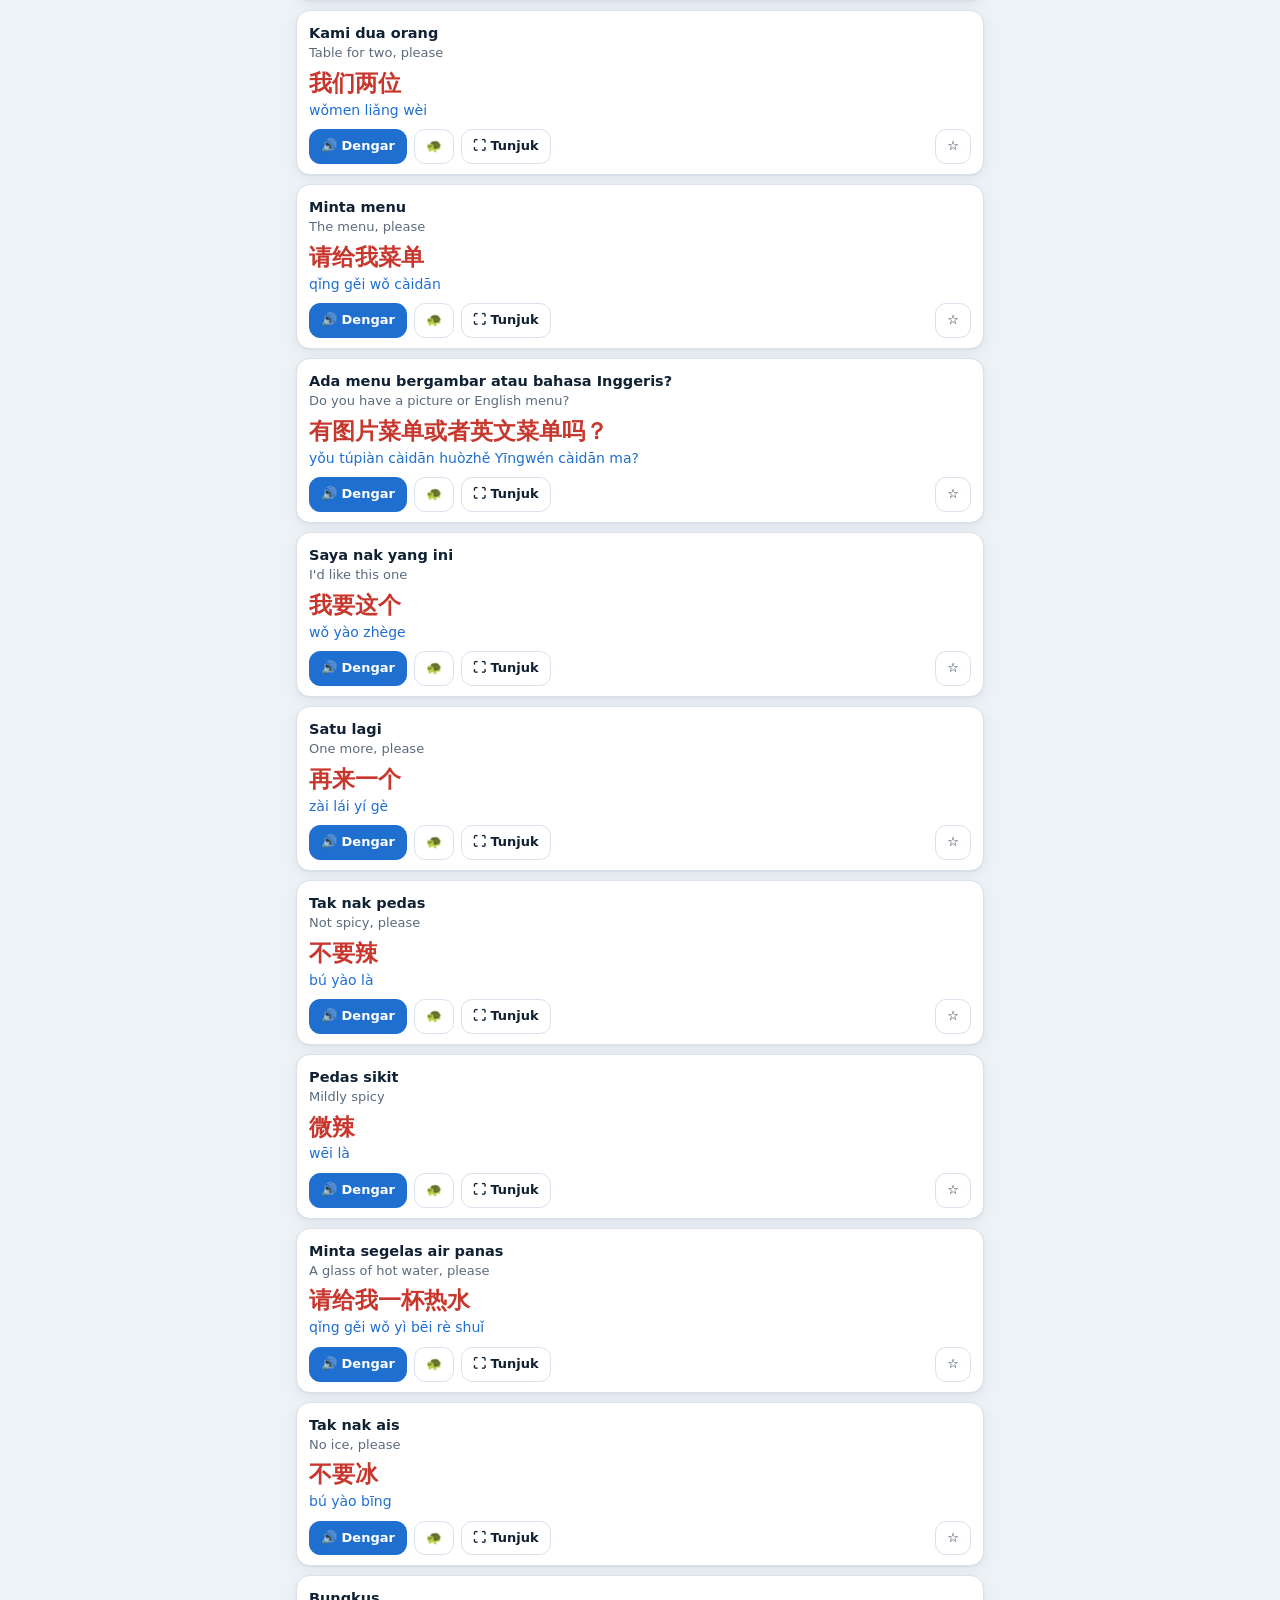
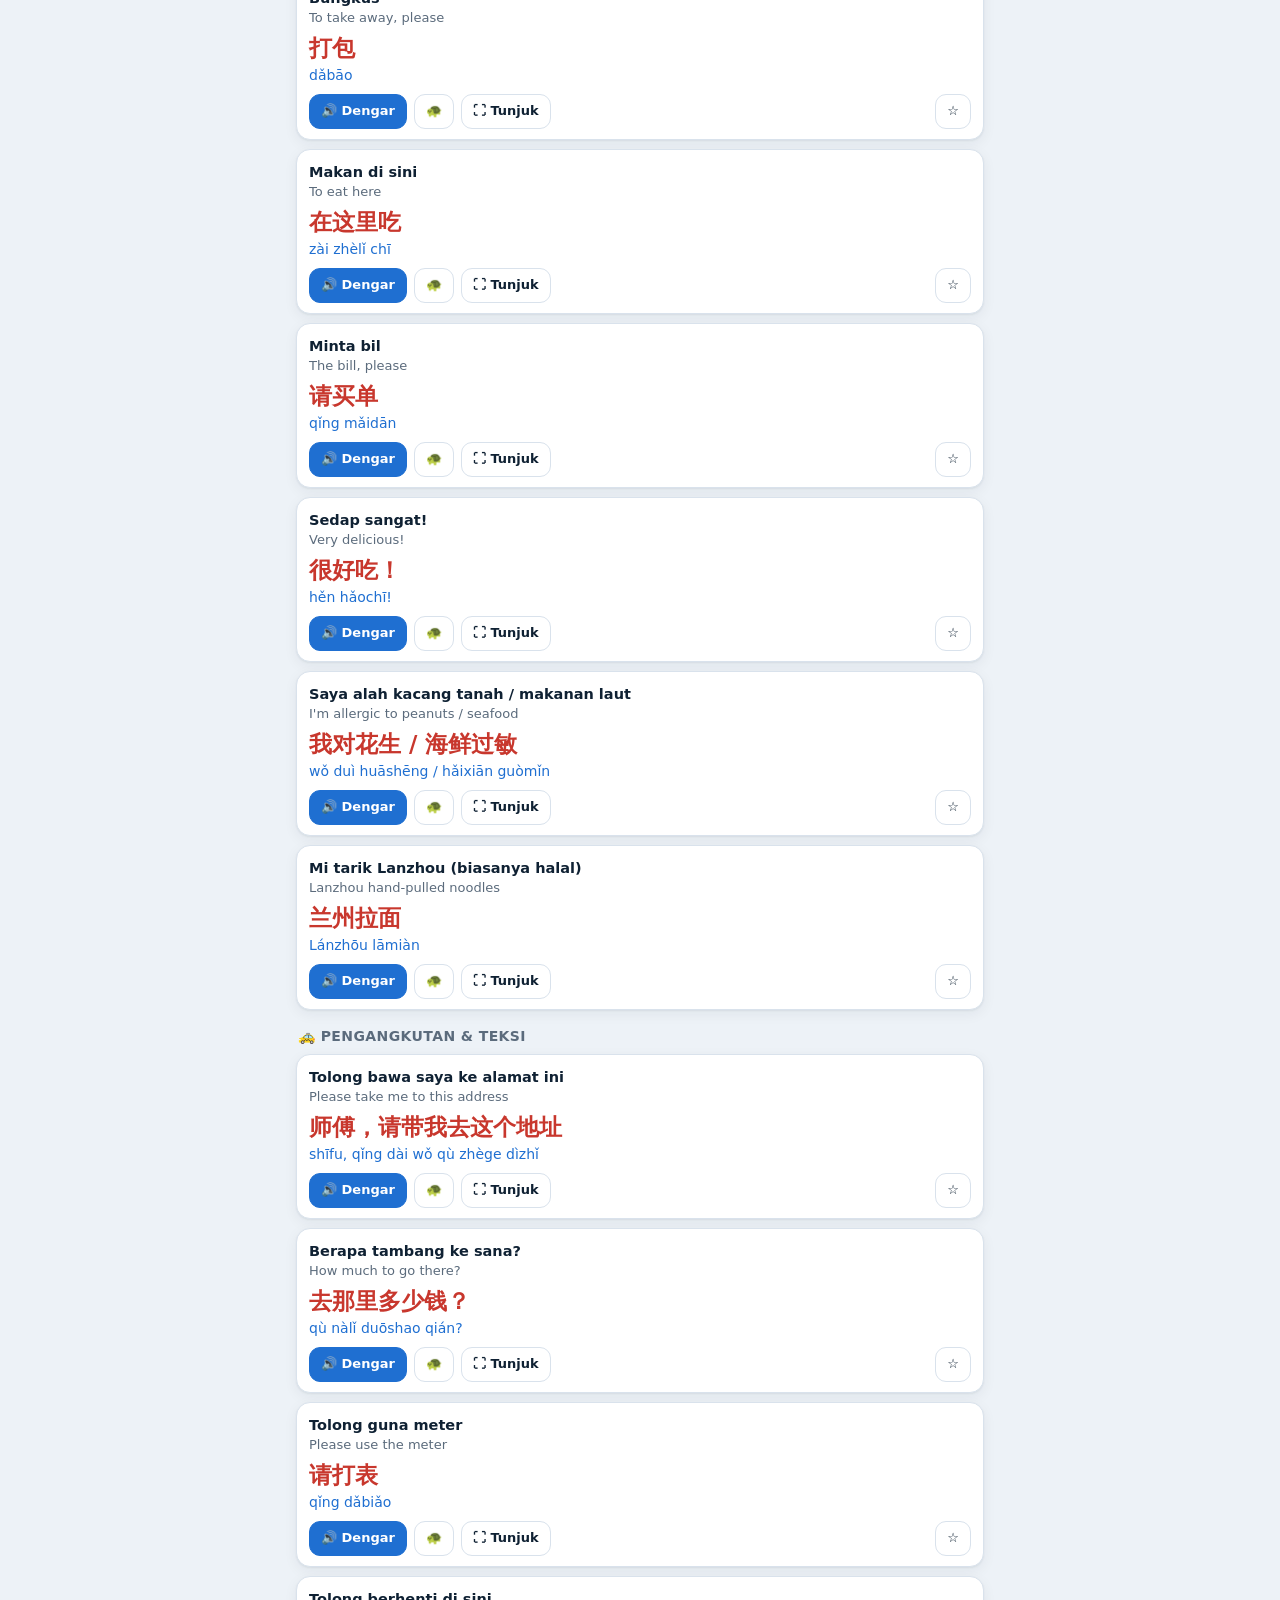
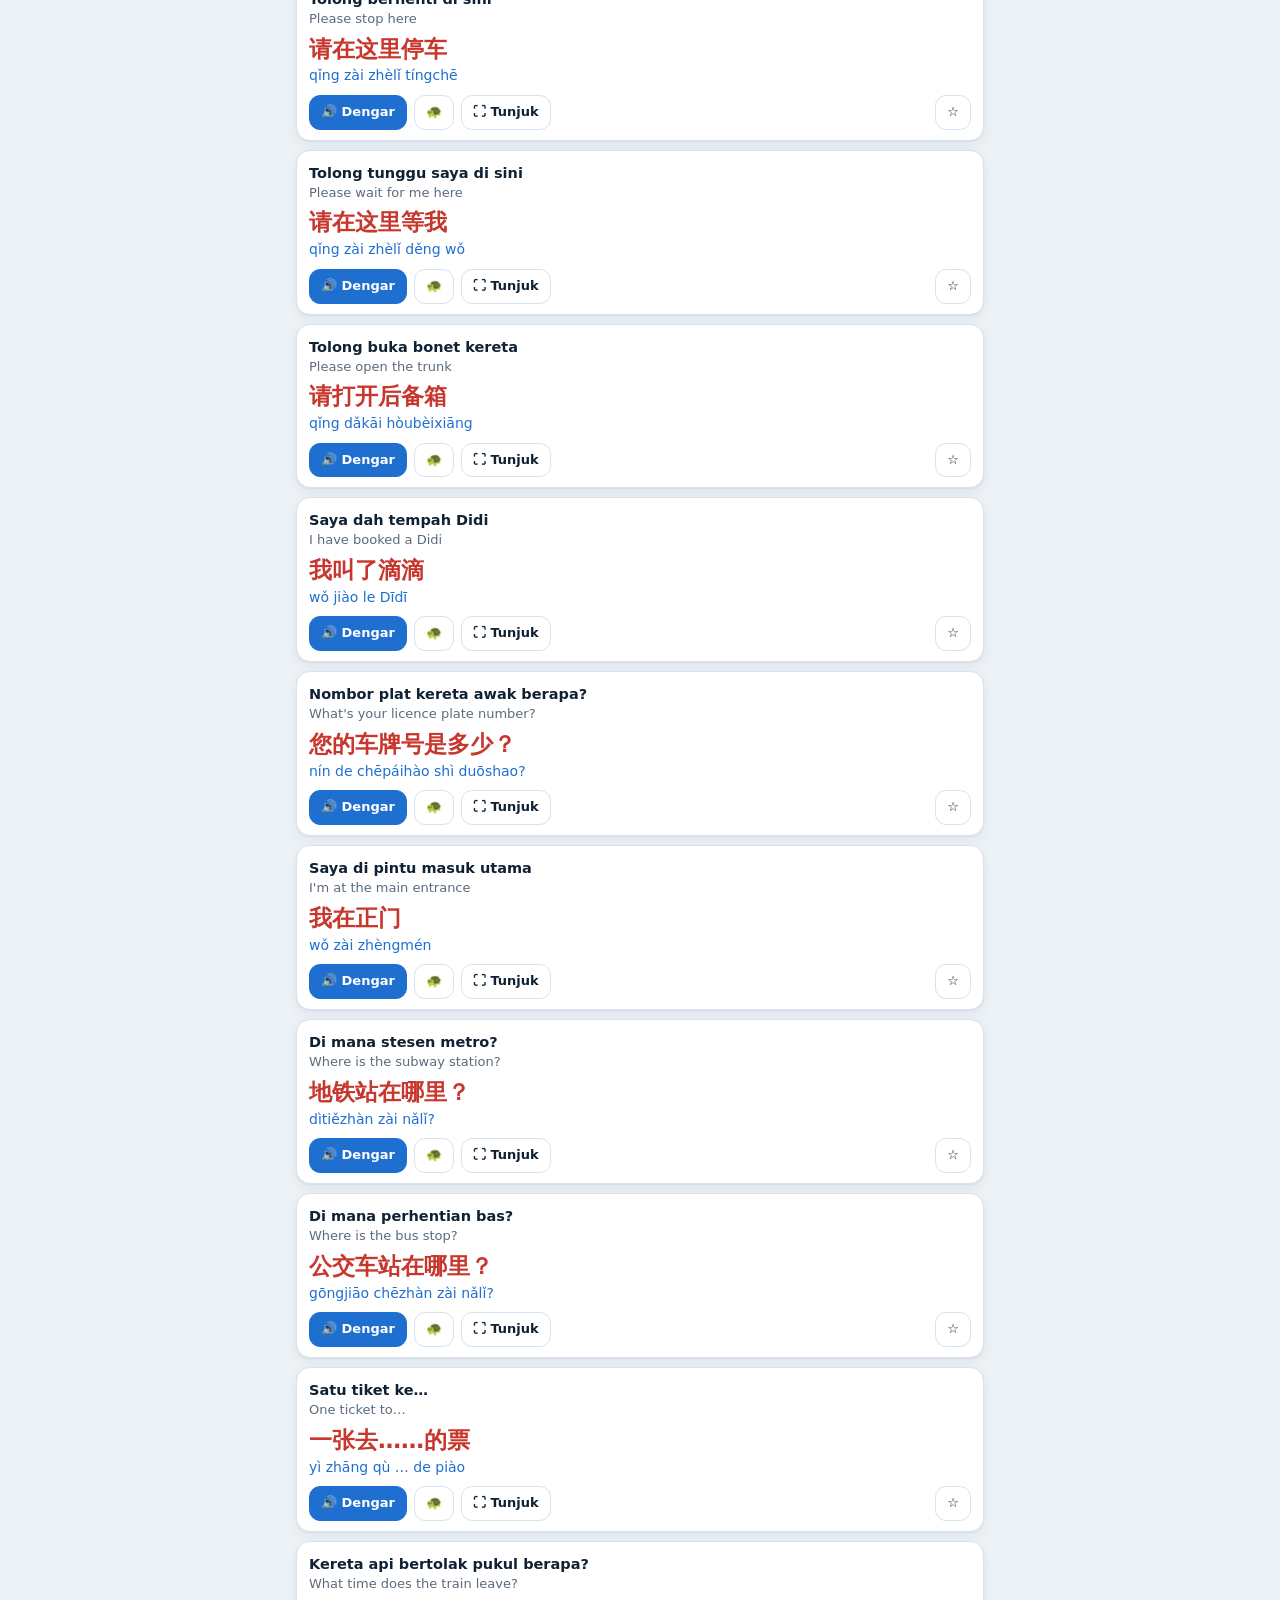
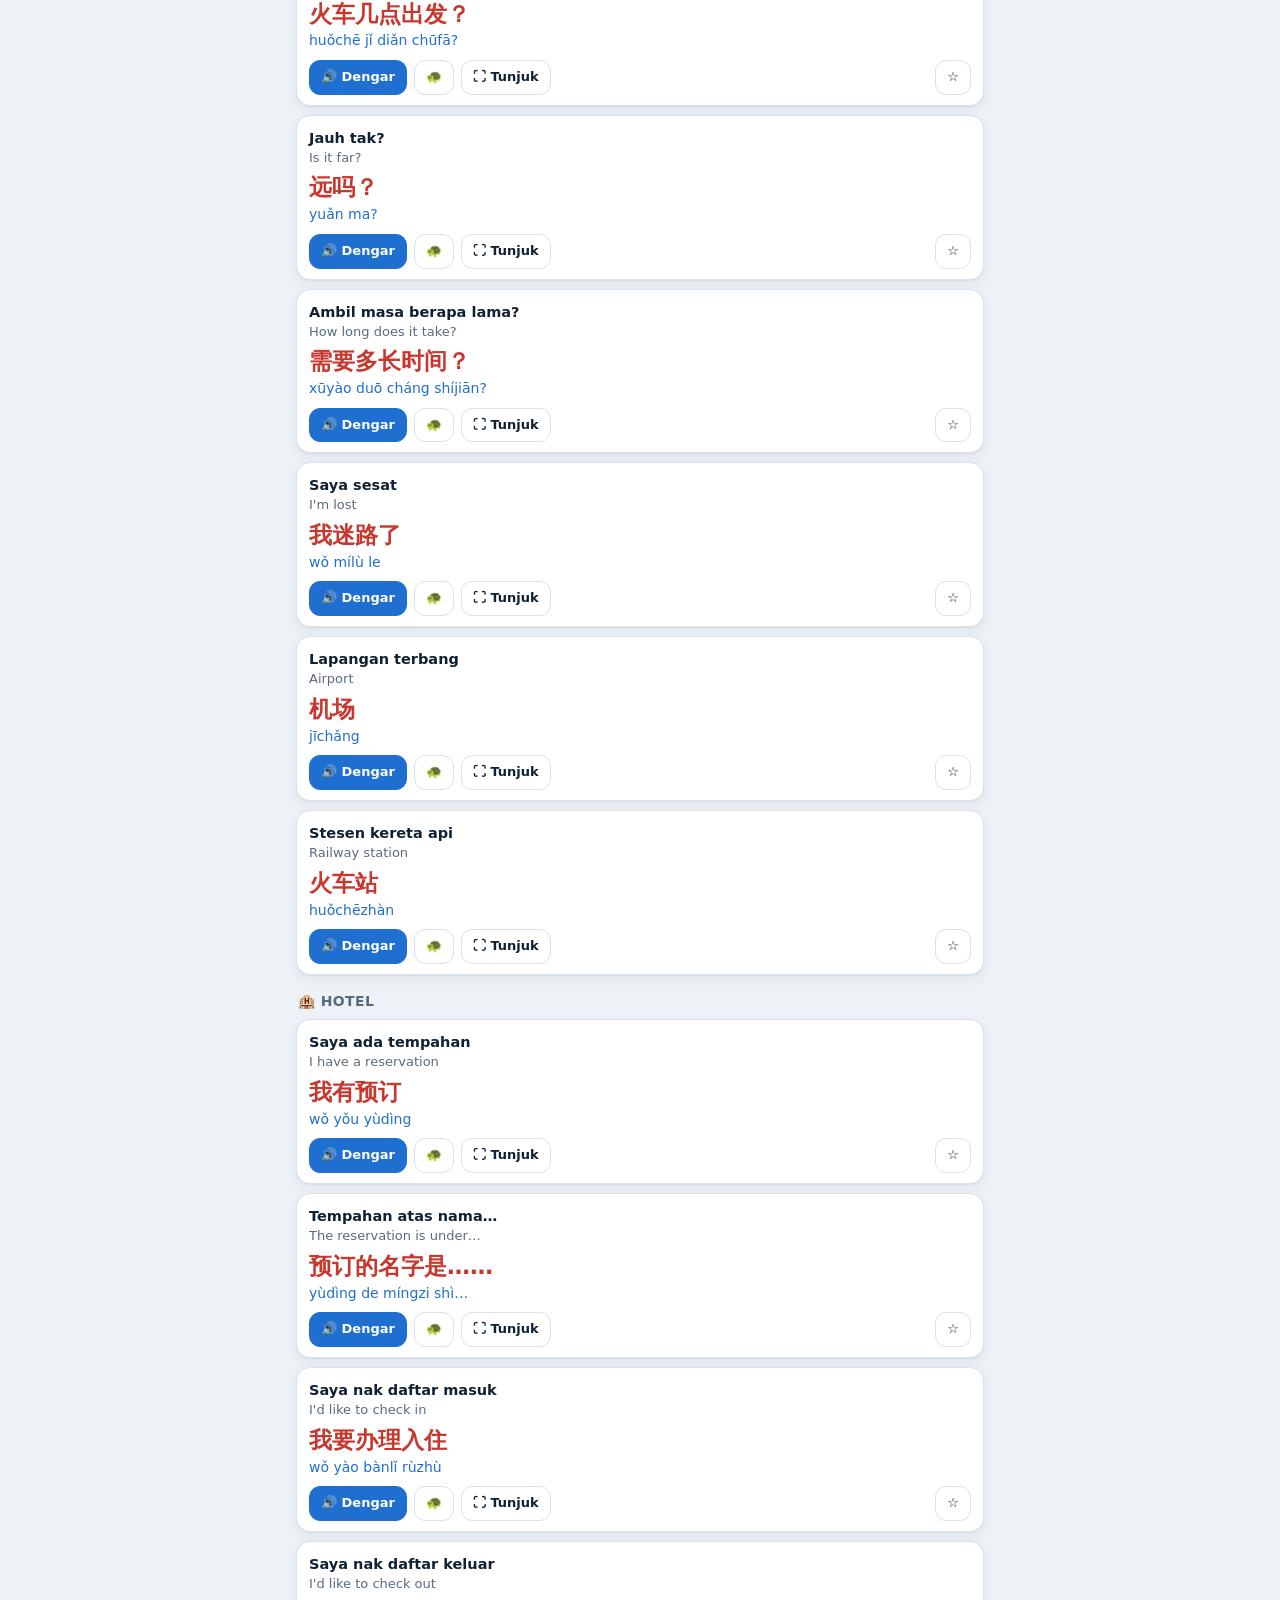
==== commit 46a1e7dc: "Add files via upload" ====
--- a/index.html
+++ b/index.html
@@ -46,6 +46,7 @@
 <script src="js/data-checklist.js"></script>
 <script src="js/data-glossary.js"></script>
 <script src="js/mt.js"></script>
+<script src="js/i18n.js"></script>
 <script src="js/app.js"></script>
 </body>
 </html>
--- a/css/style.css
+++ b/css/style.css
@@ -280,3 +280,7 @@
 .qr{display:flex;justify-content:center;margin:6px 0 10px}
 .qr svg{width:180px;height:180px;background:#fff;border-radius:10px}
 .linkbox{display:flex;gap:8px;align-items:center;background:var(--surface2);border:1px solid var(--line);border-radius:10px;padding:6px 6px 6px 10px;font-size:12.5px;word-break:break-all;margin-top:6px}
+.livebar{display:flex;align-items:center;gap:8px;border-radius:12px;padding:8px 12px;margin-bottom:10px;font-size:13px;border:1px solid var(--line);background:var(--surface)}
+.livebar.on{background:var(--ok-soft);border-color:var(--ok)}
+.livebar.err{background:var(--warn-soft);border-color:var(--warn)}
+.livebar.off .btn{flex:none}
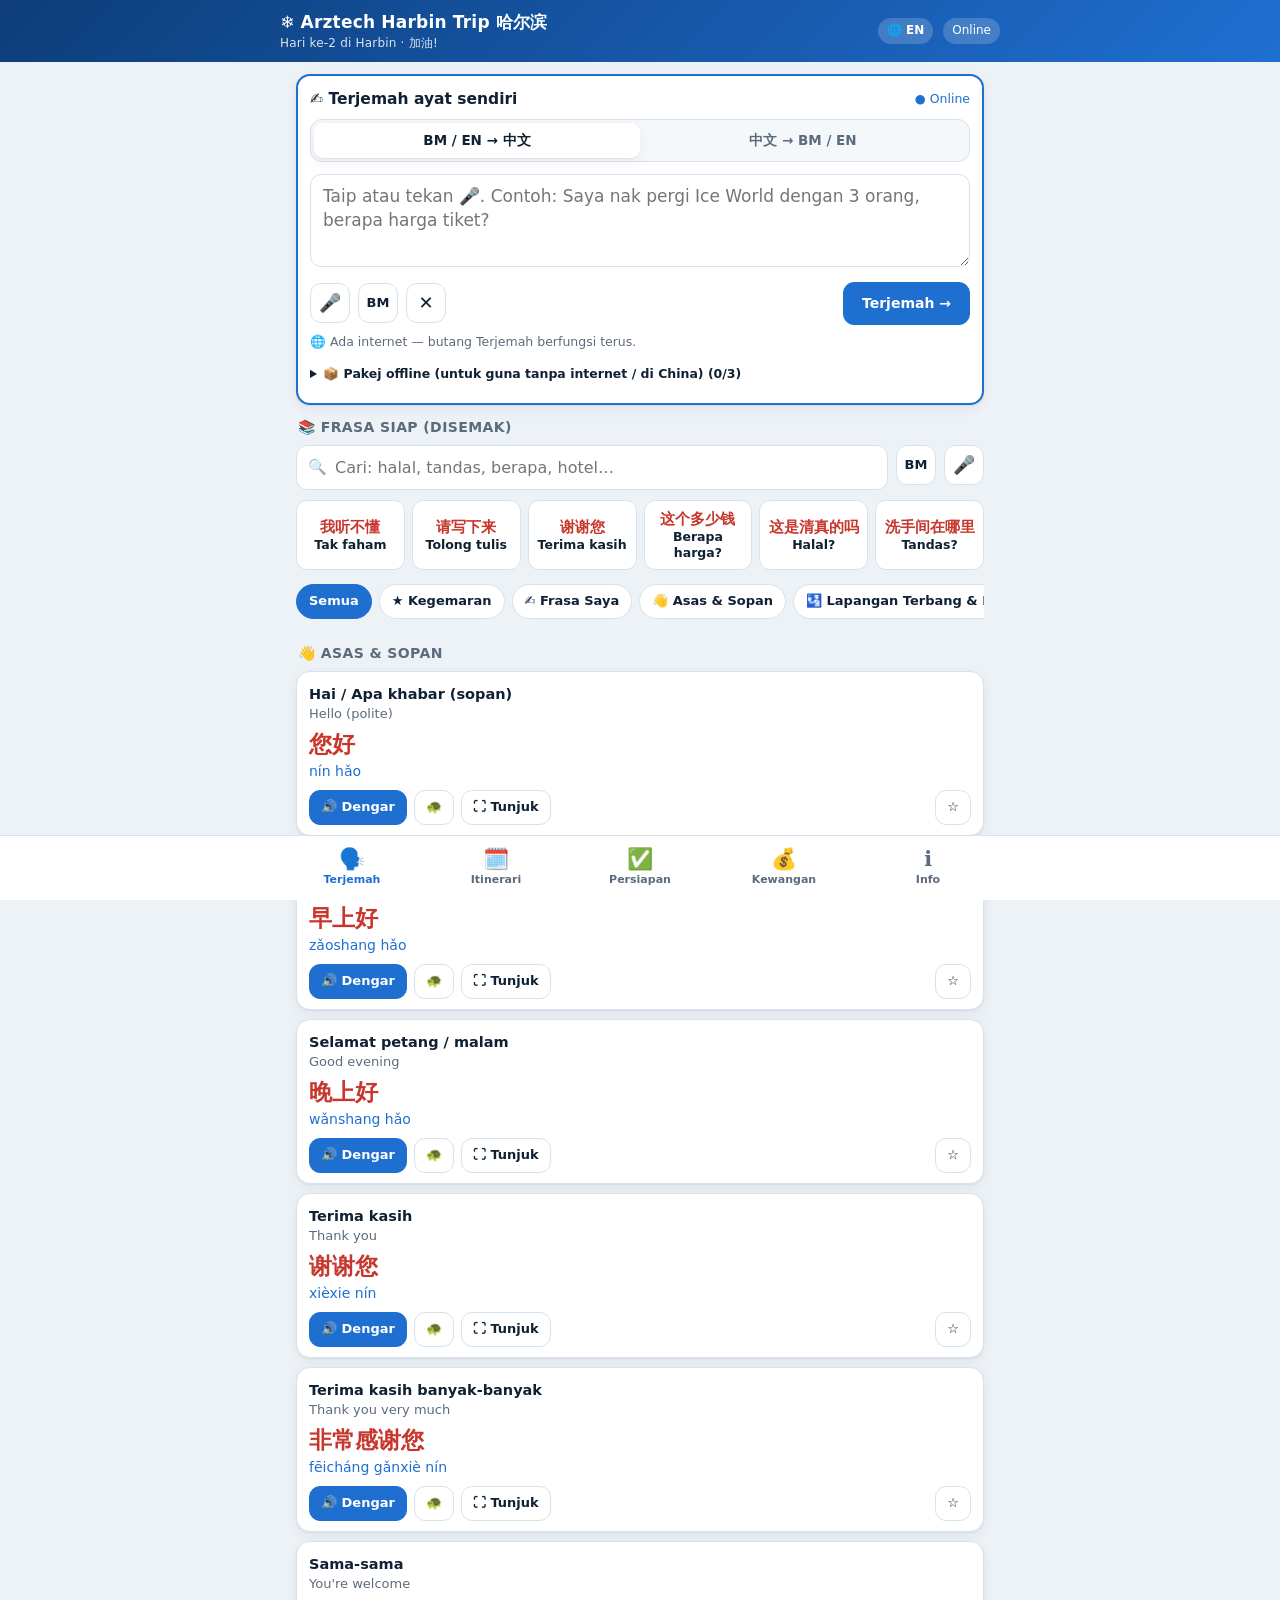
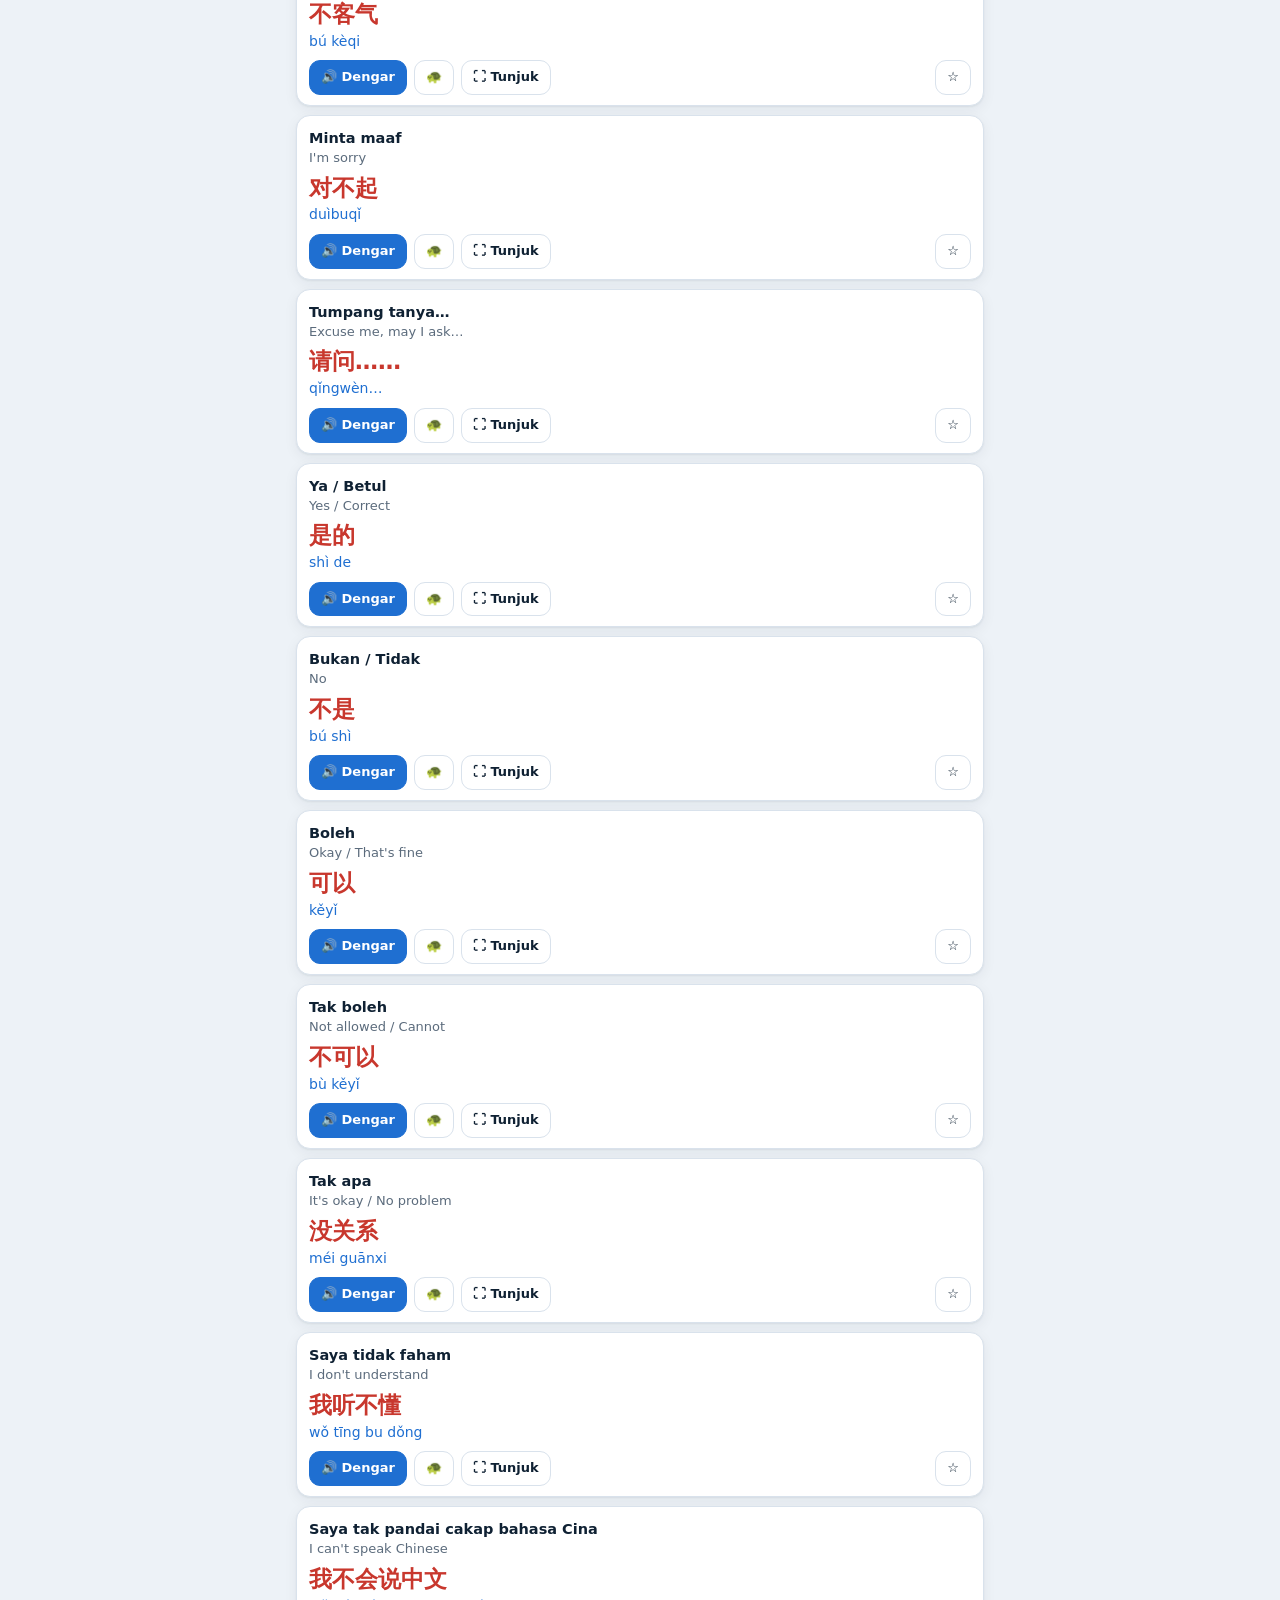
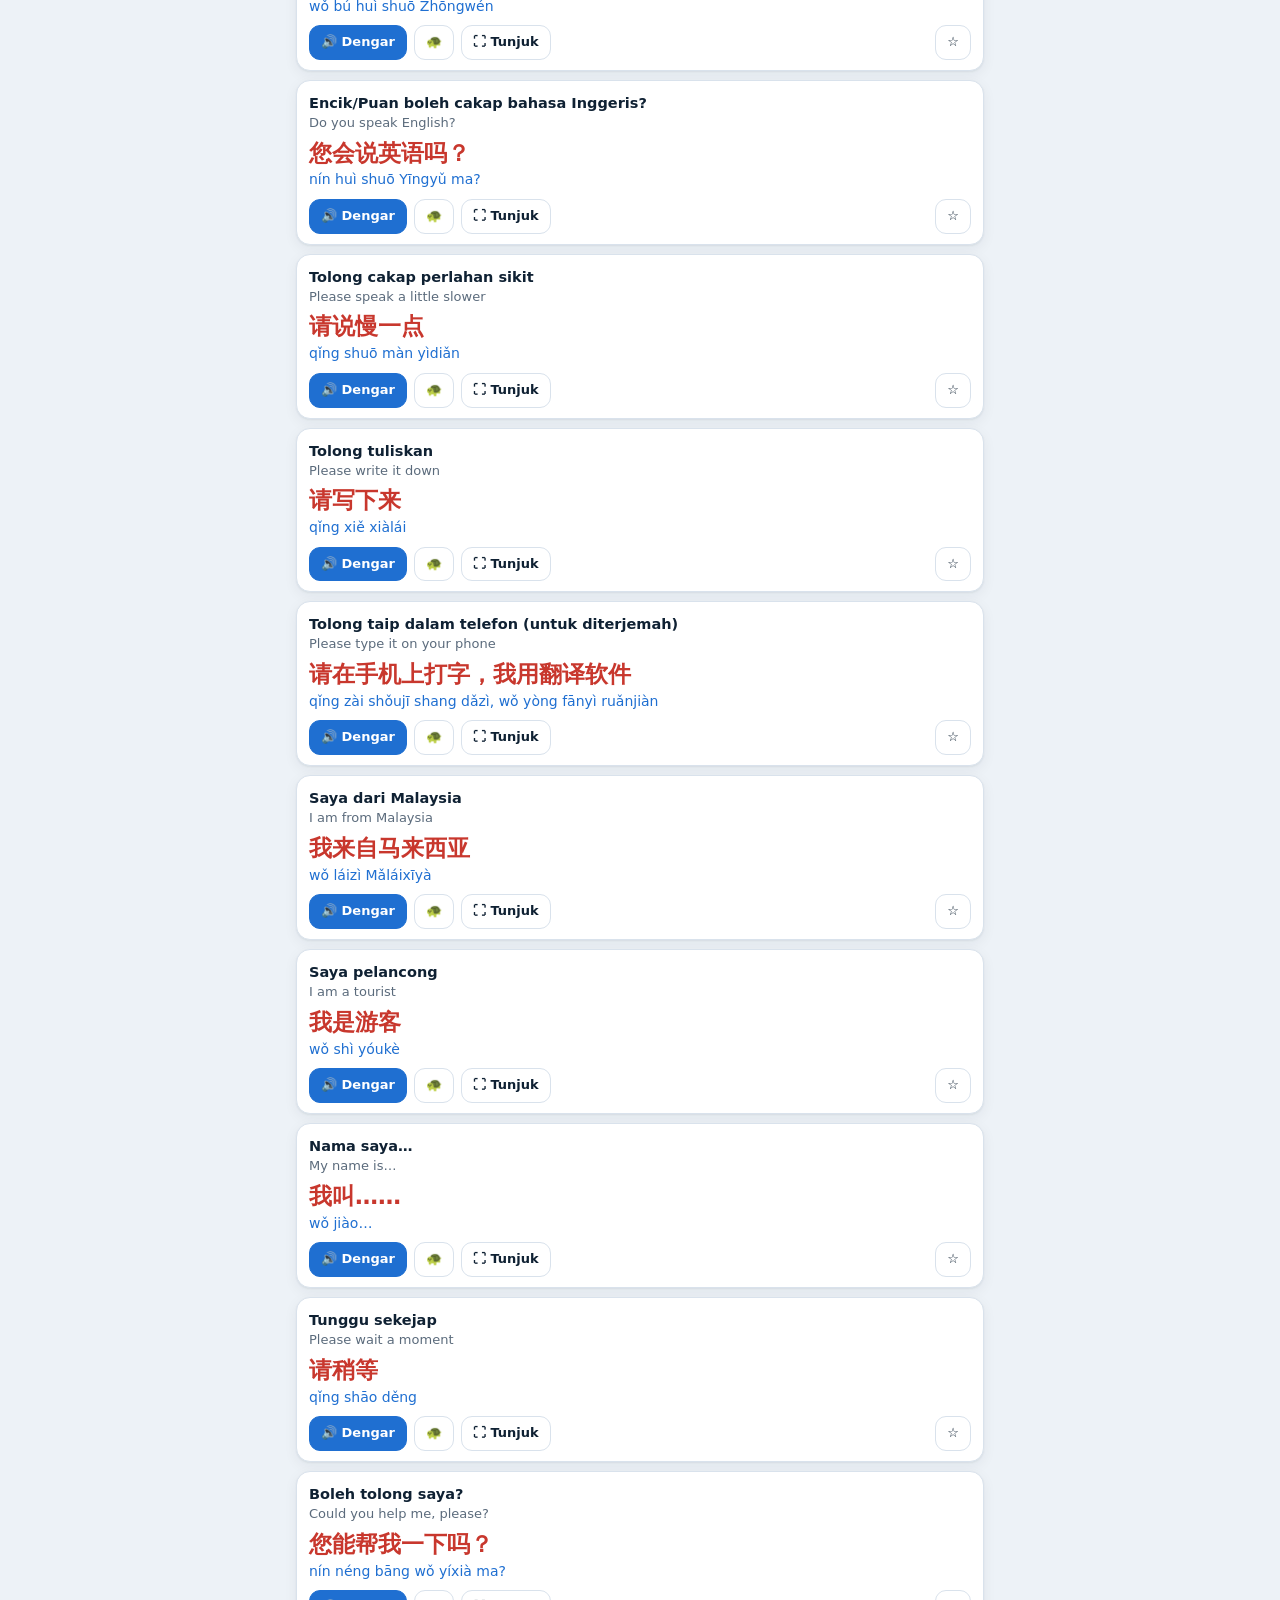
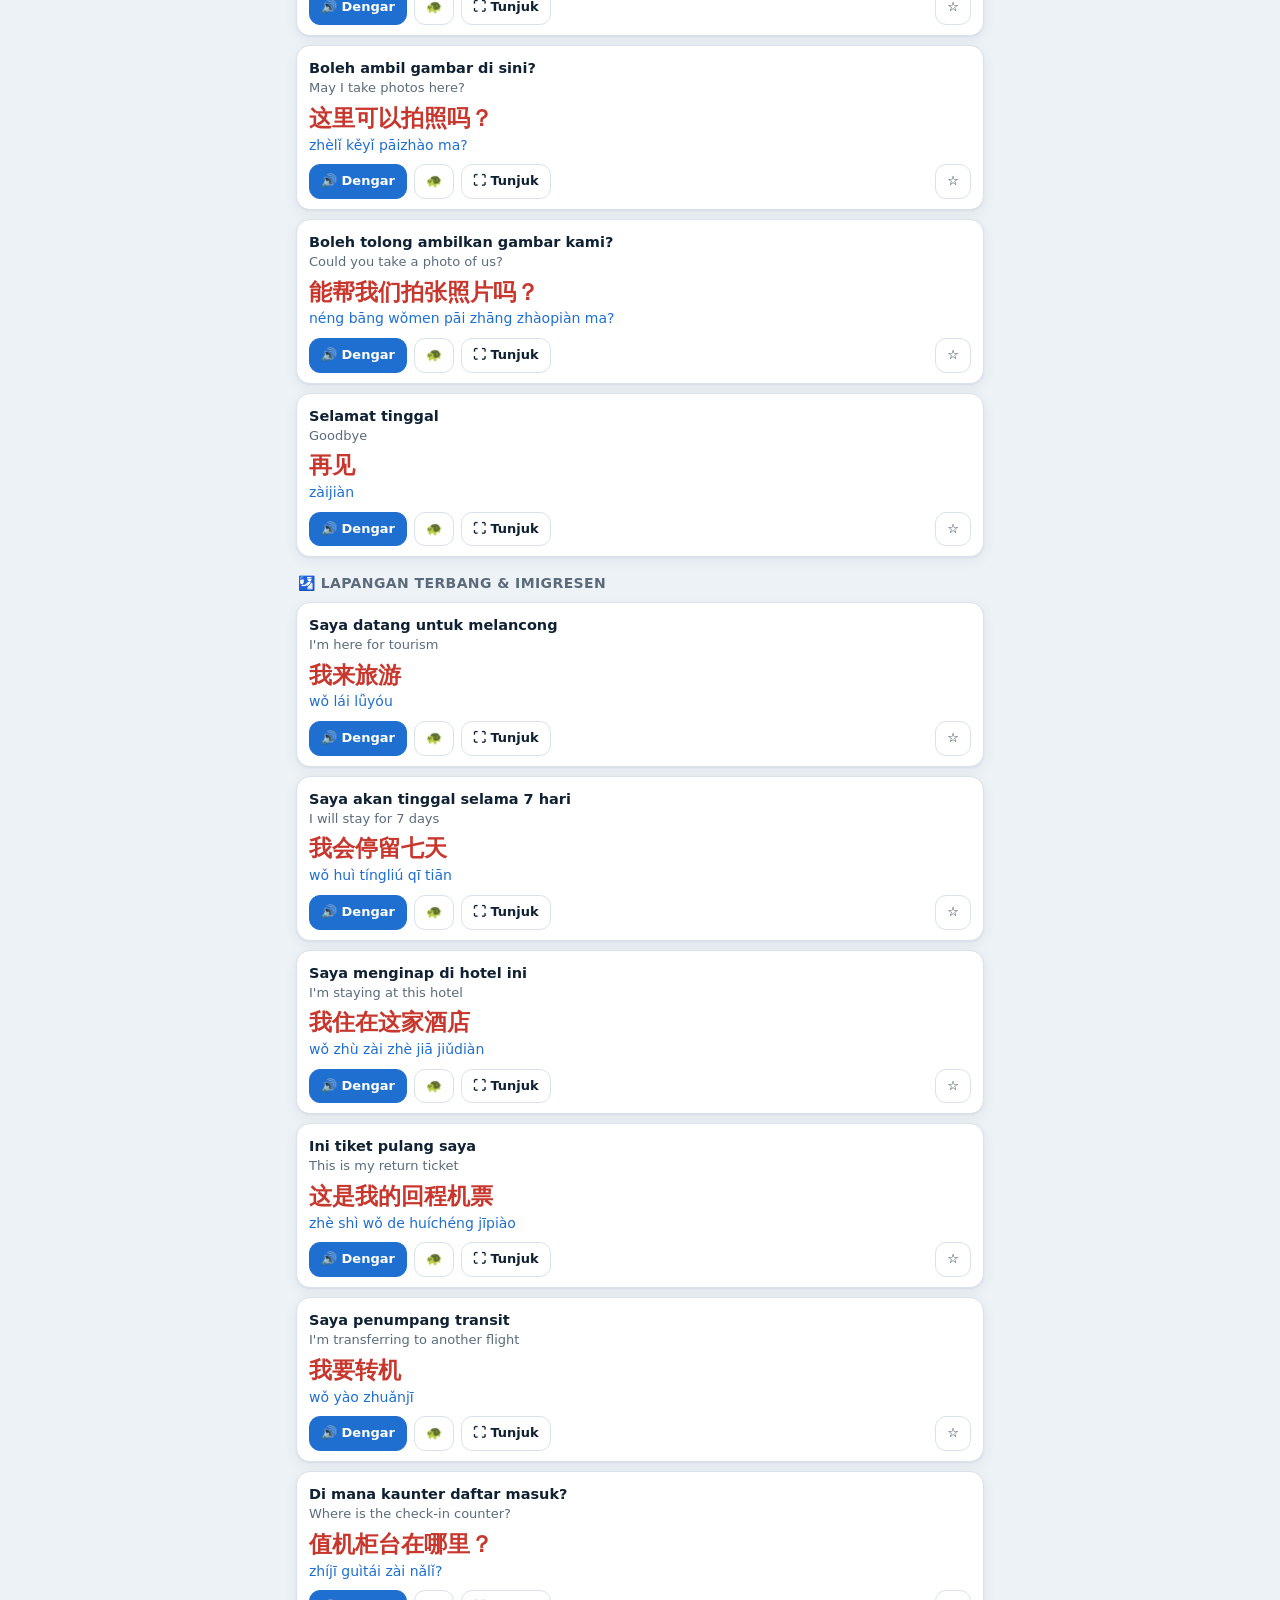
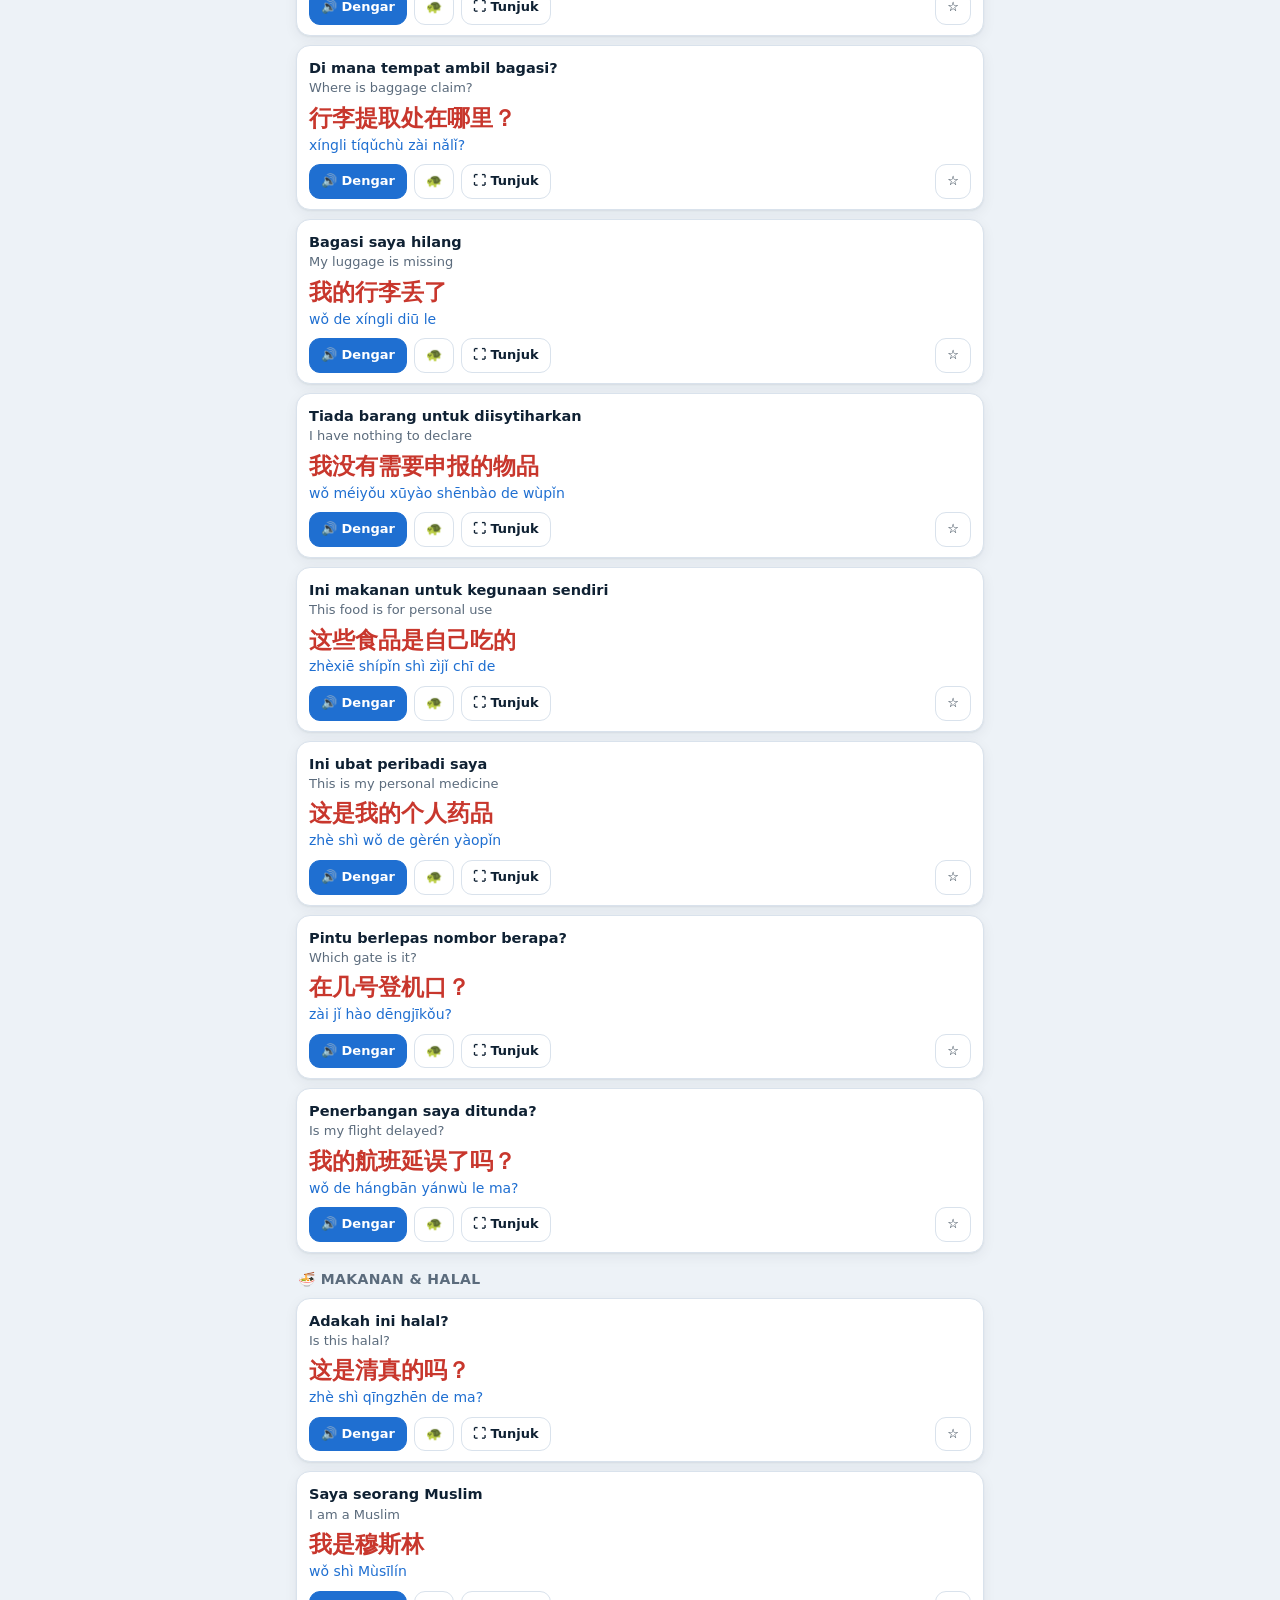
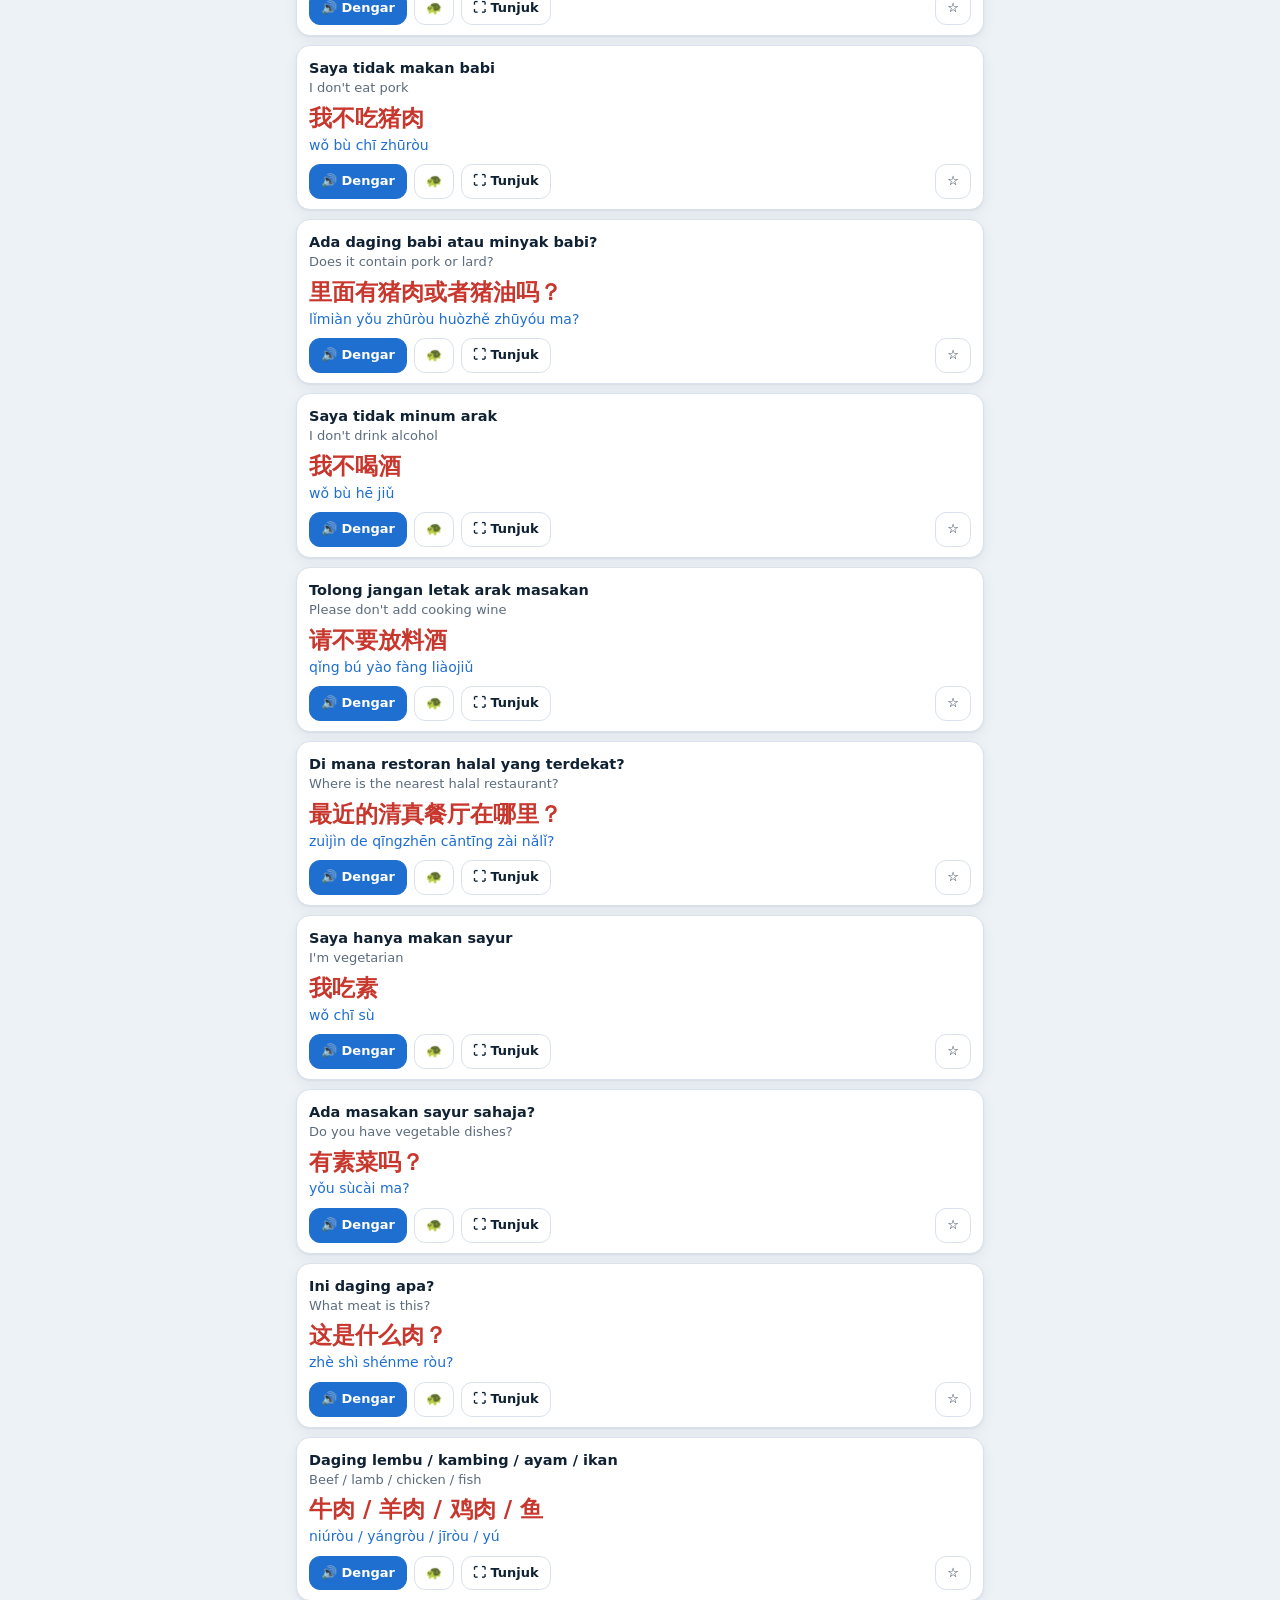
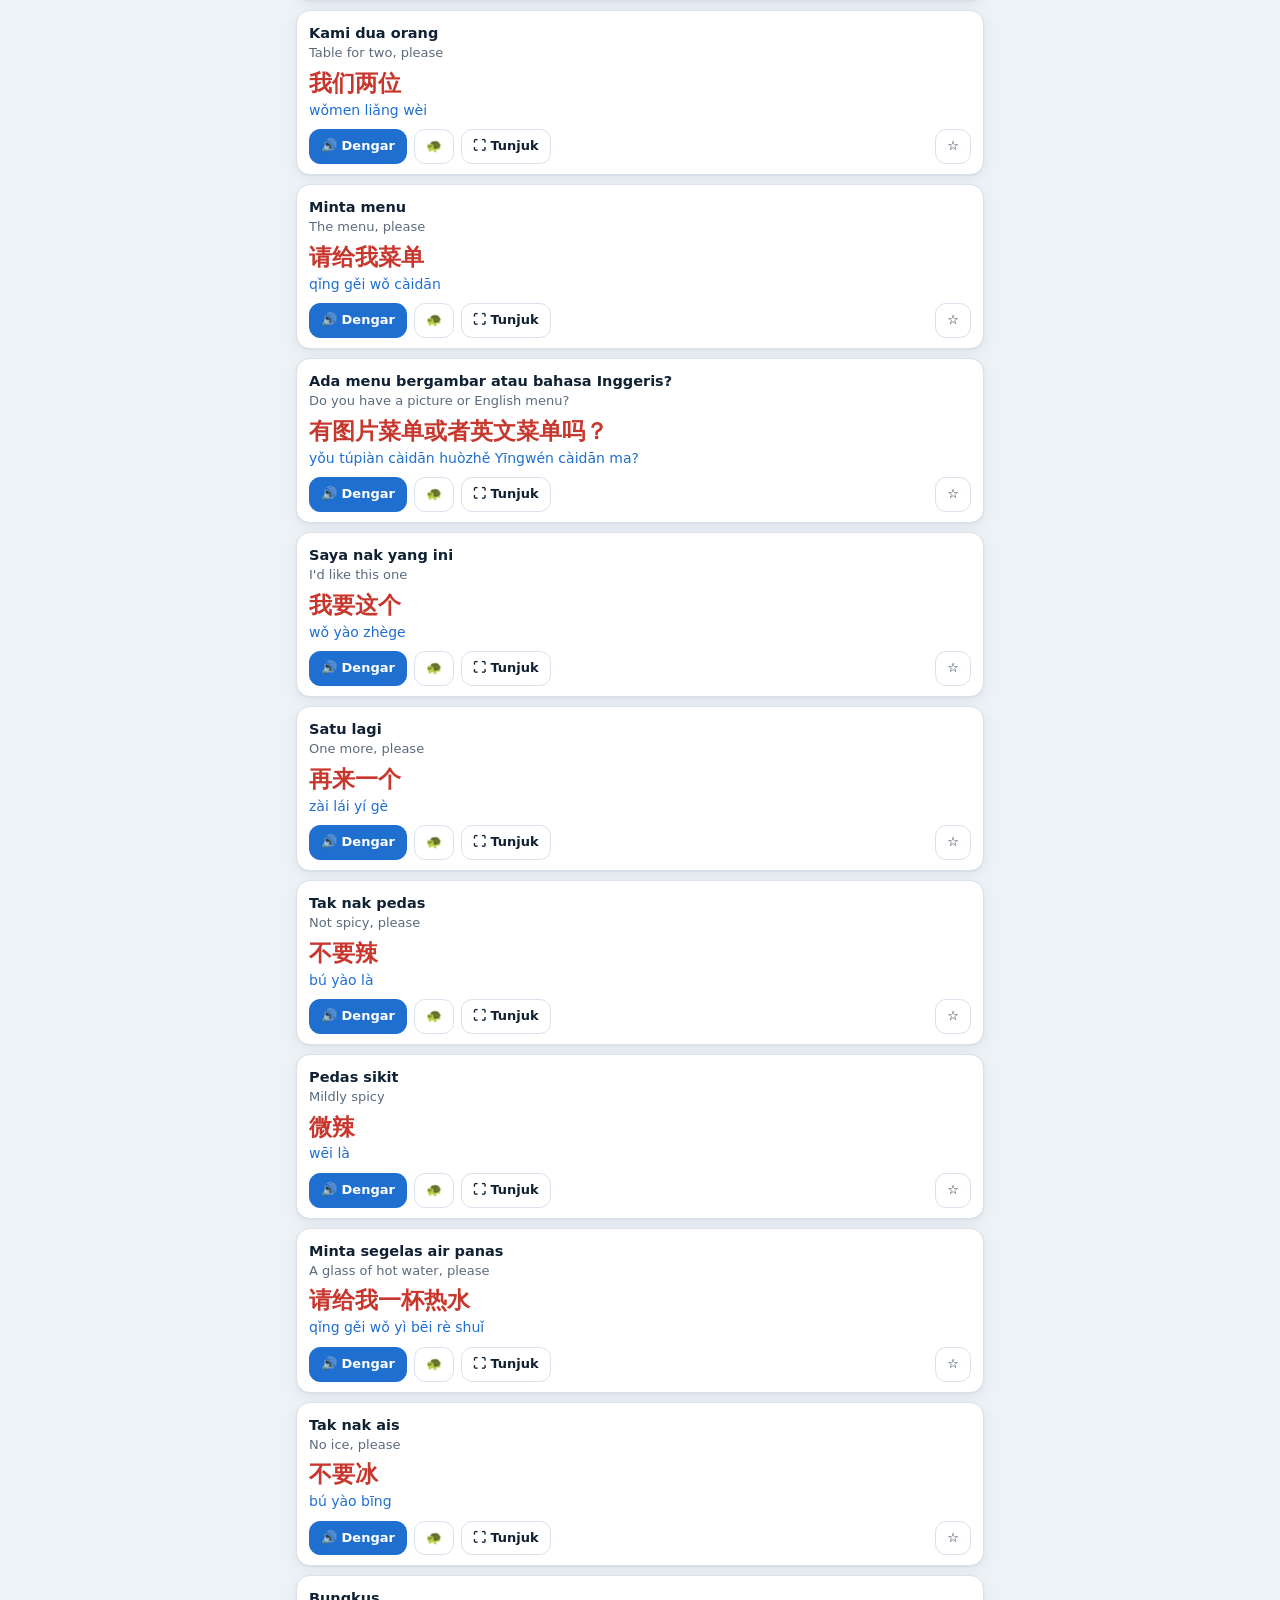
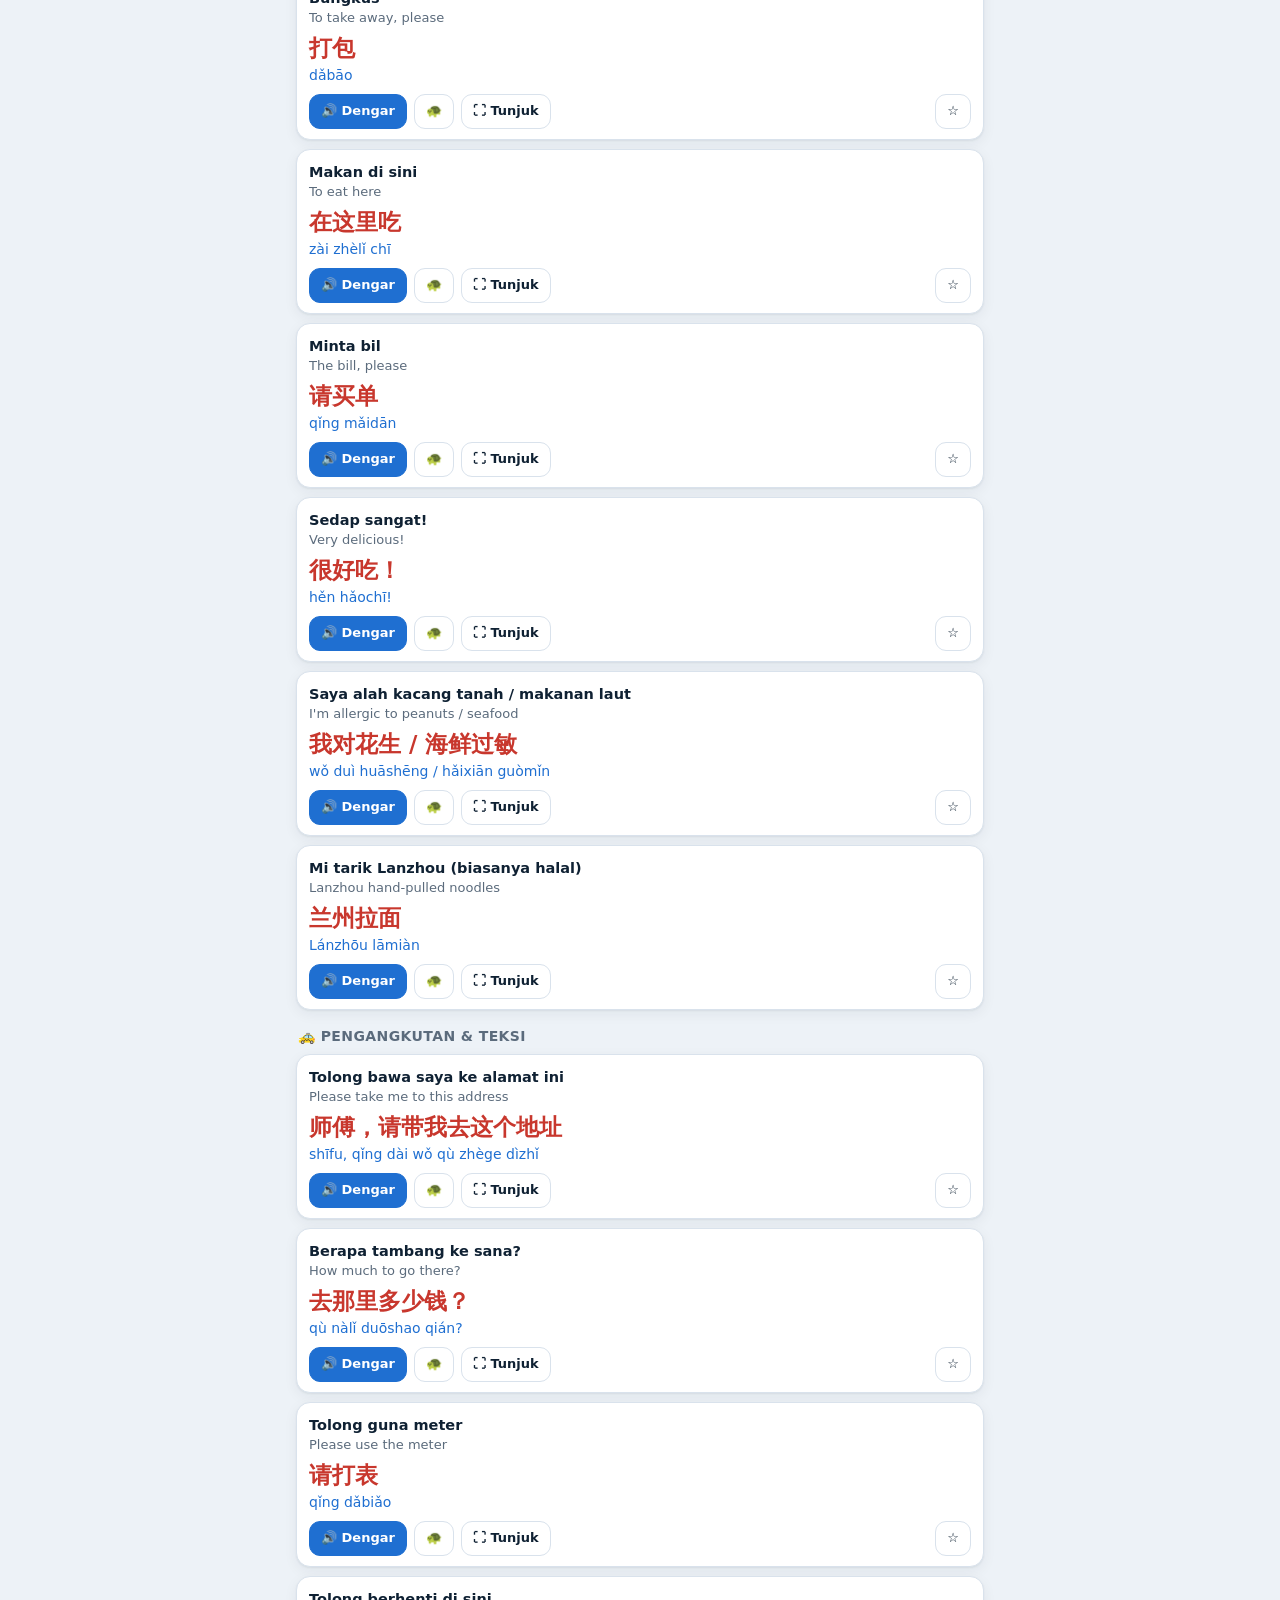
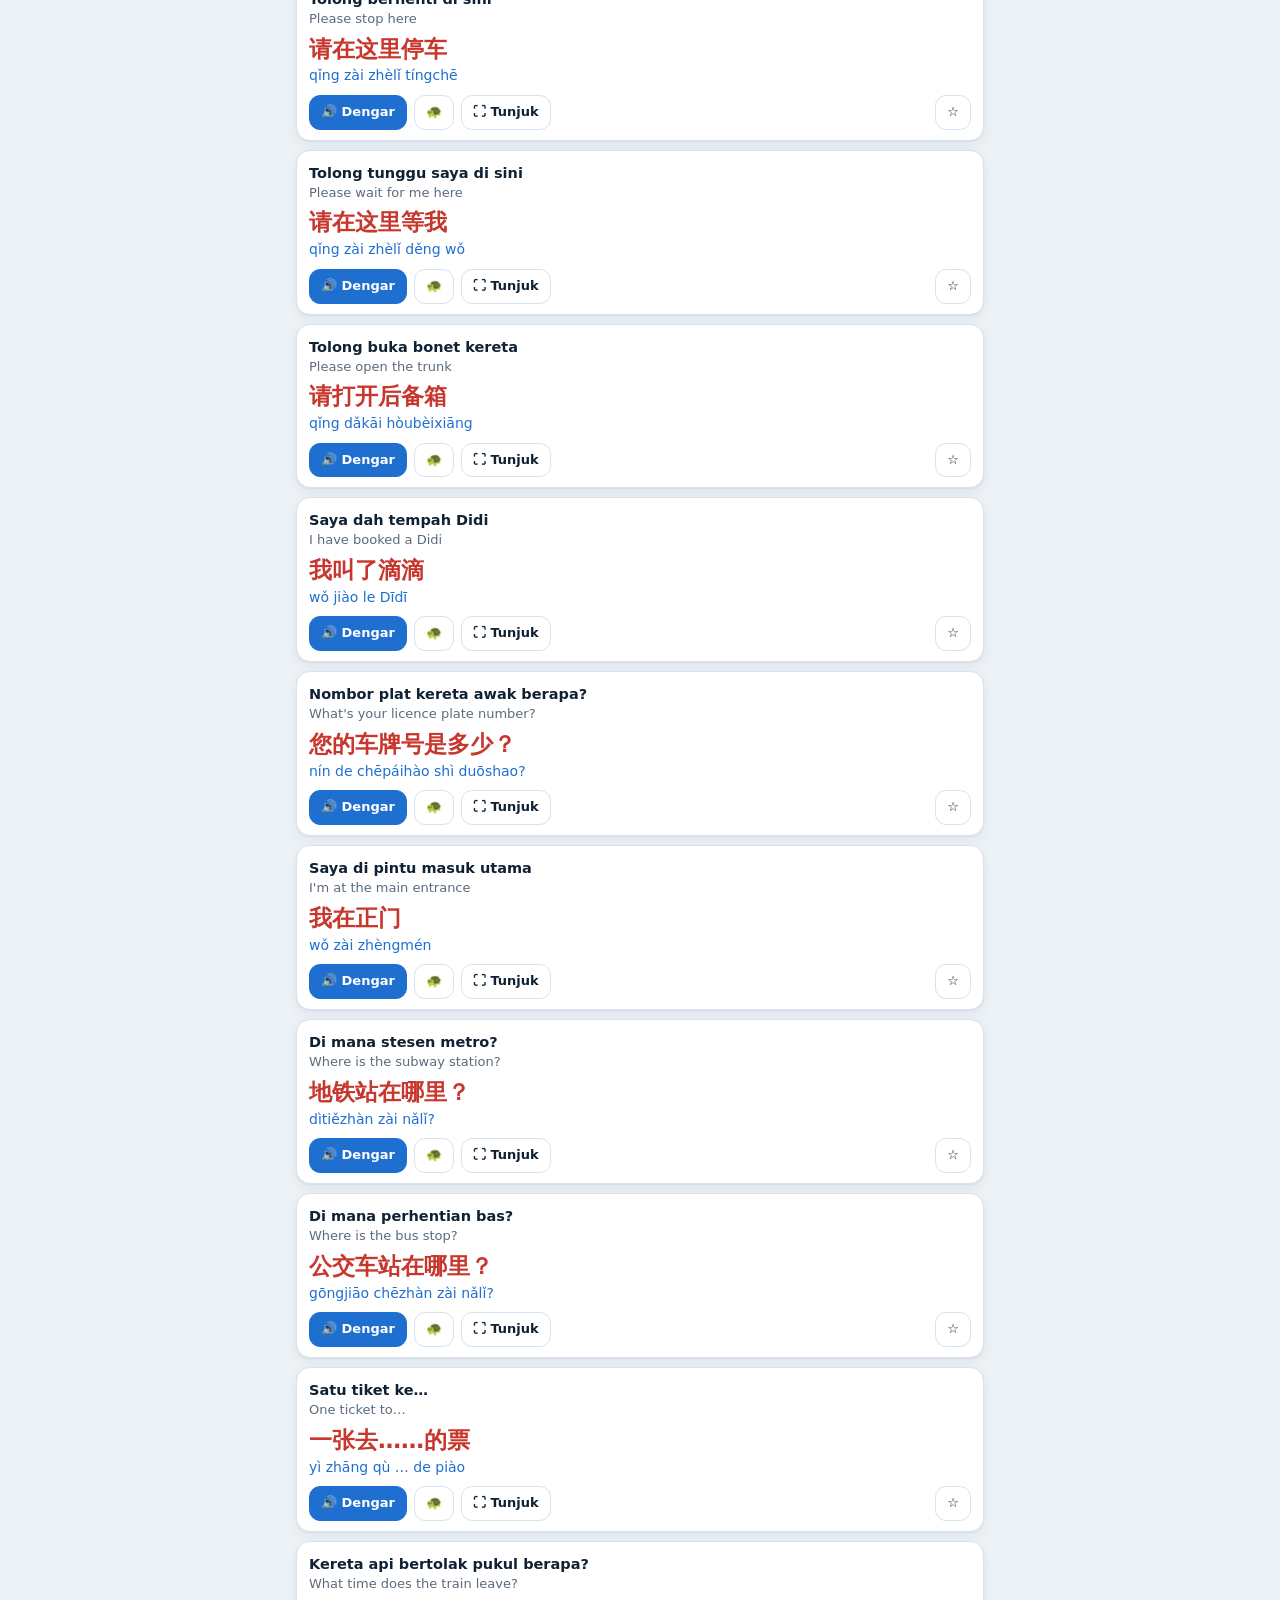
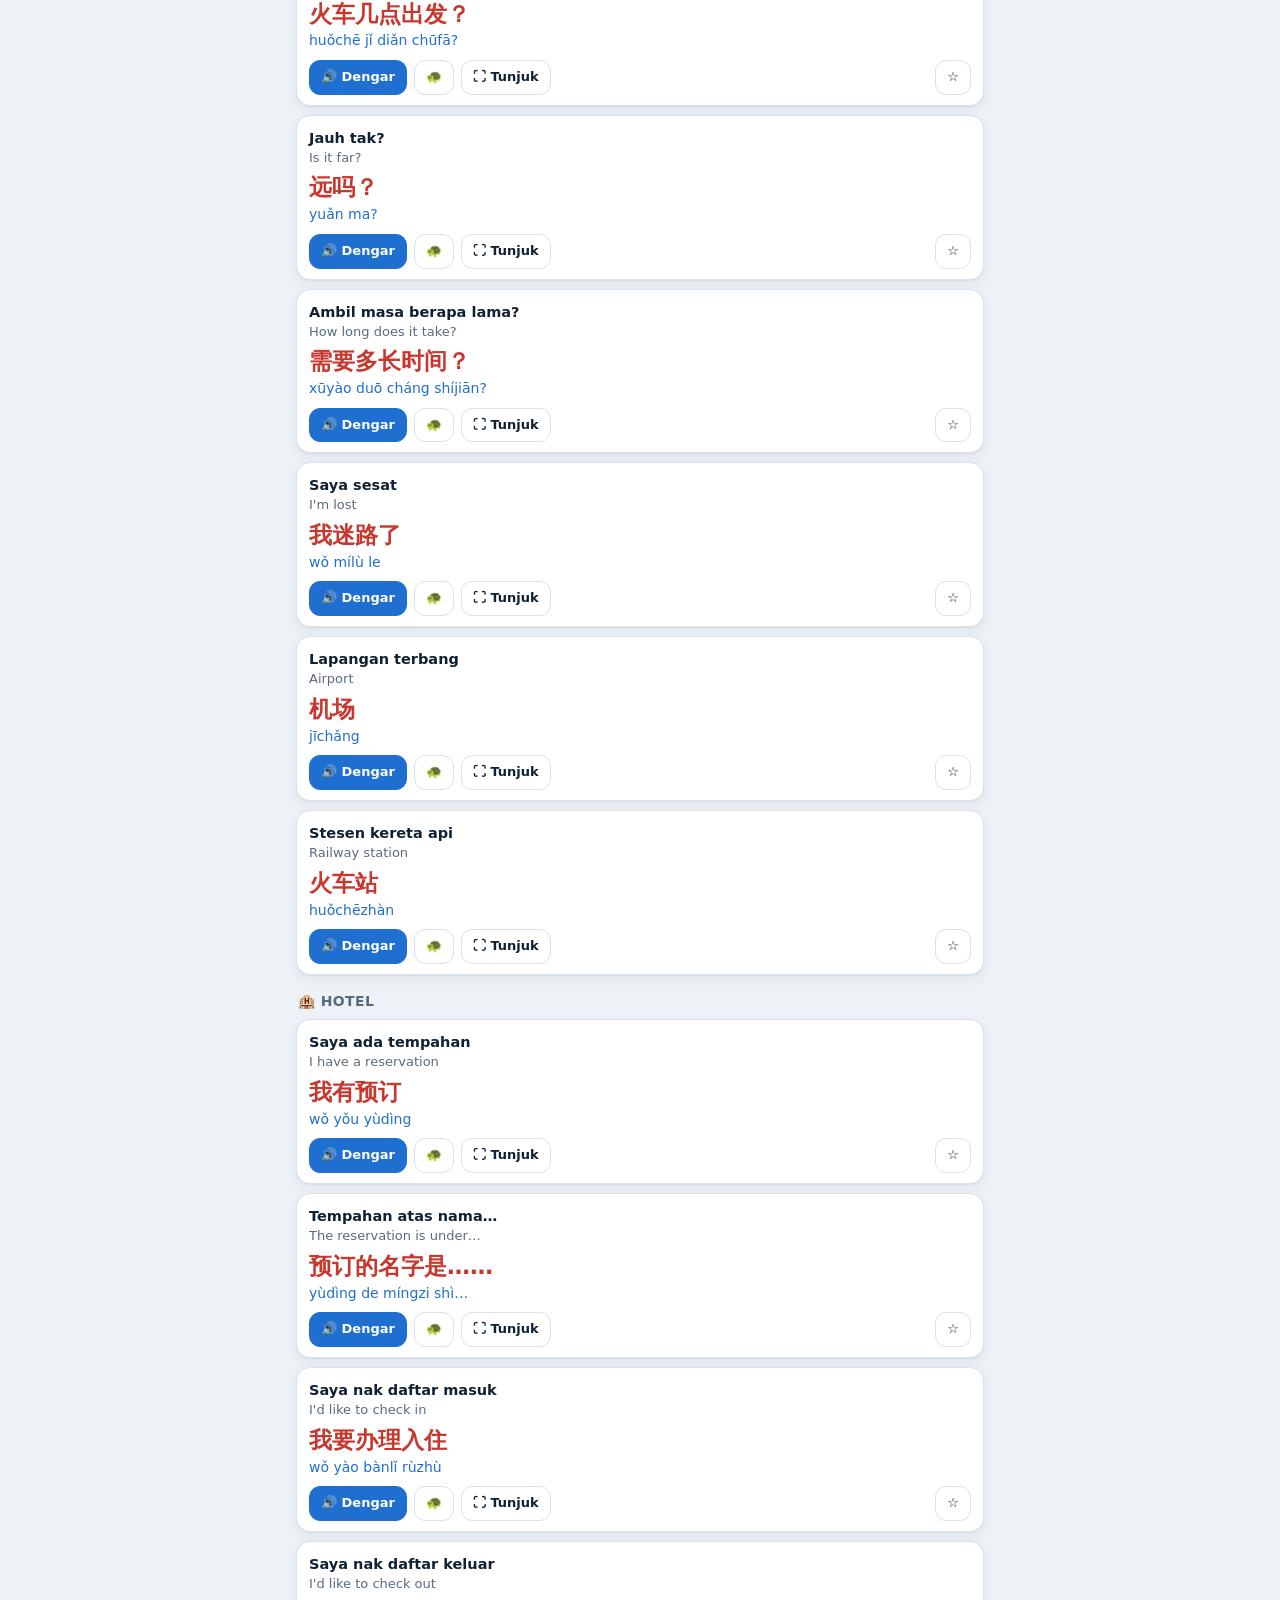
==== commit 34d1857f: "v13: official Arztech itinerary, trip documents and map images Co-Authored-By: Claude Sonnet 5.5 <no" ====
--- a/index.html
+++ b/index.html
@@ -45,6 +45,7 @@
 <script src="js/data-phrases.js"></script>
 <script src="js/data-checklist.js"></script>
 <script src="js/data-glossary.js"></script>
+<script src="js/data-trip.js"></script>
 <script src="js/mt.js"></script>
 <script src="js/i18n.js"></script>
 <script src="js/app.js"></script>
--- a/css/style.css
+++ b/css/style.css
@@ -284,3 +284,30 @@
 .livebar.on{background:var(--ok-soft);border-color:var(--ok)}
 .livebar.err{background:var(--warn-soft);border-color:var(--warn)}
 .livebar.off .btn{flex:none}
+.langbtn{border:0;cursor:pointer;font-weight:700}
+@media (max-width:430px){.brand{font-size:15.5px}.top-in{gap:6px}.top .pill{padding:4px 8px}}
+
+/* Gambar & PDF itinerari */
+.thumbs{display:flex;gap:6px;flex-wrap:wrap;margin:8px 0 4px}
+.thumb{width:72px;height:72px;object-fit:cover;border-radius:10px;border:1px solid var(--line);background:var(--surface2);cursor:zoom-in;display:block}
+.tw{position:relative}
+.rmx{position:absolute;top:-6px;right:-6px;width:24px;height:24px;border-radius:50%;border:0;background:var(--red);color:#fff;font-size:12px;line-height:24px;padding:0}
+.imgmiss{border:1px dashed var(--line);background:var(--surface2);color:var(--muted);border-radius:10px;font-size:12px;padding:8px 10px}
+.imgv{position:fixed;inset:0;z-index:80;background:rgba(0,0,0,.94);display:flex;align-items:center;justify-content:center}
+.imgv img{max-width:100%;max-height:100%;object-fit:contain}
+.imgv .x{position:absolute;top:calc(env(safe-area-inset-top) + 12px);right:14px;width:42px;height:42px;border-radius:50%;border:0;background:rgba(255,255,255,.2);color:#fff;font-size:20px}
+.imgv .nv{position:absolute;top:50%;transform:translateY(-50%);width:44px;height:64px;border:0;background:rgba(255,255,255,.15);color:#fff;font-size:30px}
+.imgv .nv.p{left:0;border-radius:0 12px 12px 0}.imgv .nv.n{right:0;border-radius:12px 0 0 12px}
+.imgv .cnt{position:absolute;bottom:calc(env(safe-area-inset-bottom) + 14px);left:0;right:0;text-align:center;color:#fff;font-size:14px}
+.pdfv{position:fixed;inset:0;z-index:80;background:#3b4048;display:flex;flex-direction:column}
+.pdfv .bar{display:flex;align-items:center;gap:6px;background:#14273a;color:#fff;padding:calc(env(safe-area-inset-top) + 8px) 10px 8px}
+.pdfv .bar b{overflow:hidden;text-overflow:ellipsis;white-space:nowrap;font-size:14px}
+.pdfv .bar button{flex:none;min-width:40px;height:40px;border:0;border-radius:10px;background:rgba(255,255,255,.16);color:#fff;font-size:18px}
+.pdfv .zl{font-size:12px;width:42px;text-align:center}
+.pdfv .pg{flex:1;overflow:auto;-webkit-overflow-scrolling:touch;touch-action:pan-x pan-y pinch-zoom;padding:6px}
+.pdfv .pgi{width:max-content;min-width:100%}
+.pdfv .pgc{background:#fff;margin:0 auto 8px;box-shadow:0 2px 8px rgba(0,0,0,.35)}
+.pdfv canvas{display:block}
+
+.docrow{display:flex;gap:10px;align-items:center;padding:10px 0;border-top:1px solid var(--line)}
+.docth{width:56px;height:72px;object-fit:cover;object-position:top;border-radius:8px;border:1px solid var(--line);background:var(--surface2);flex:none}
